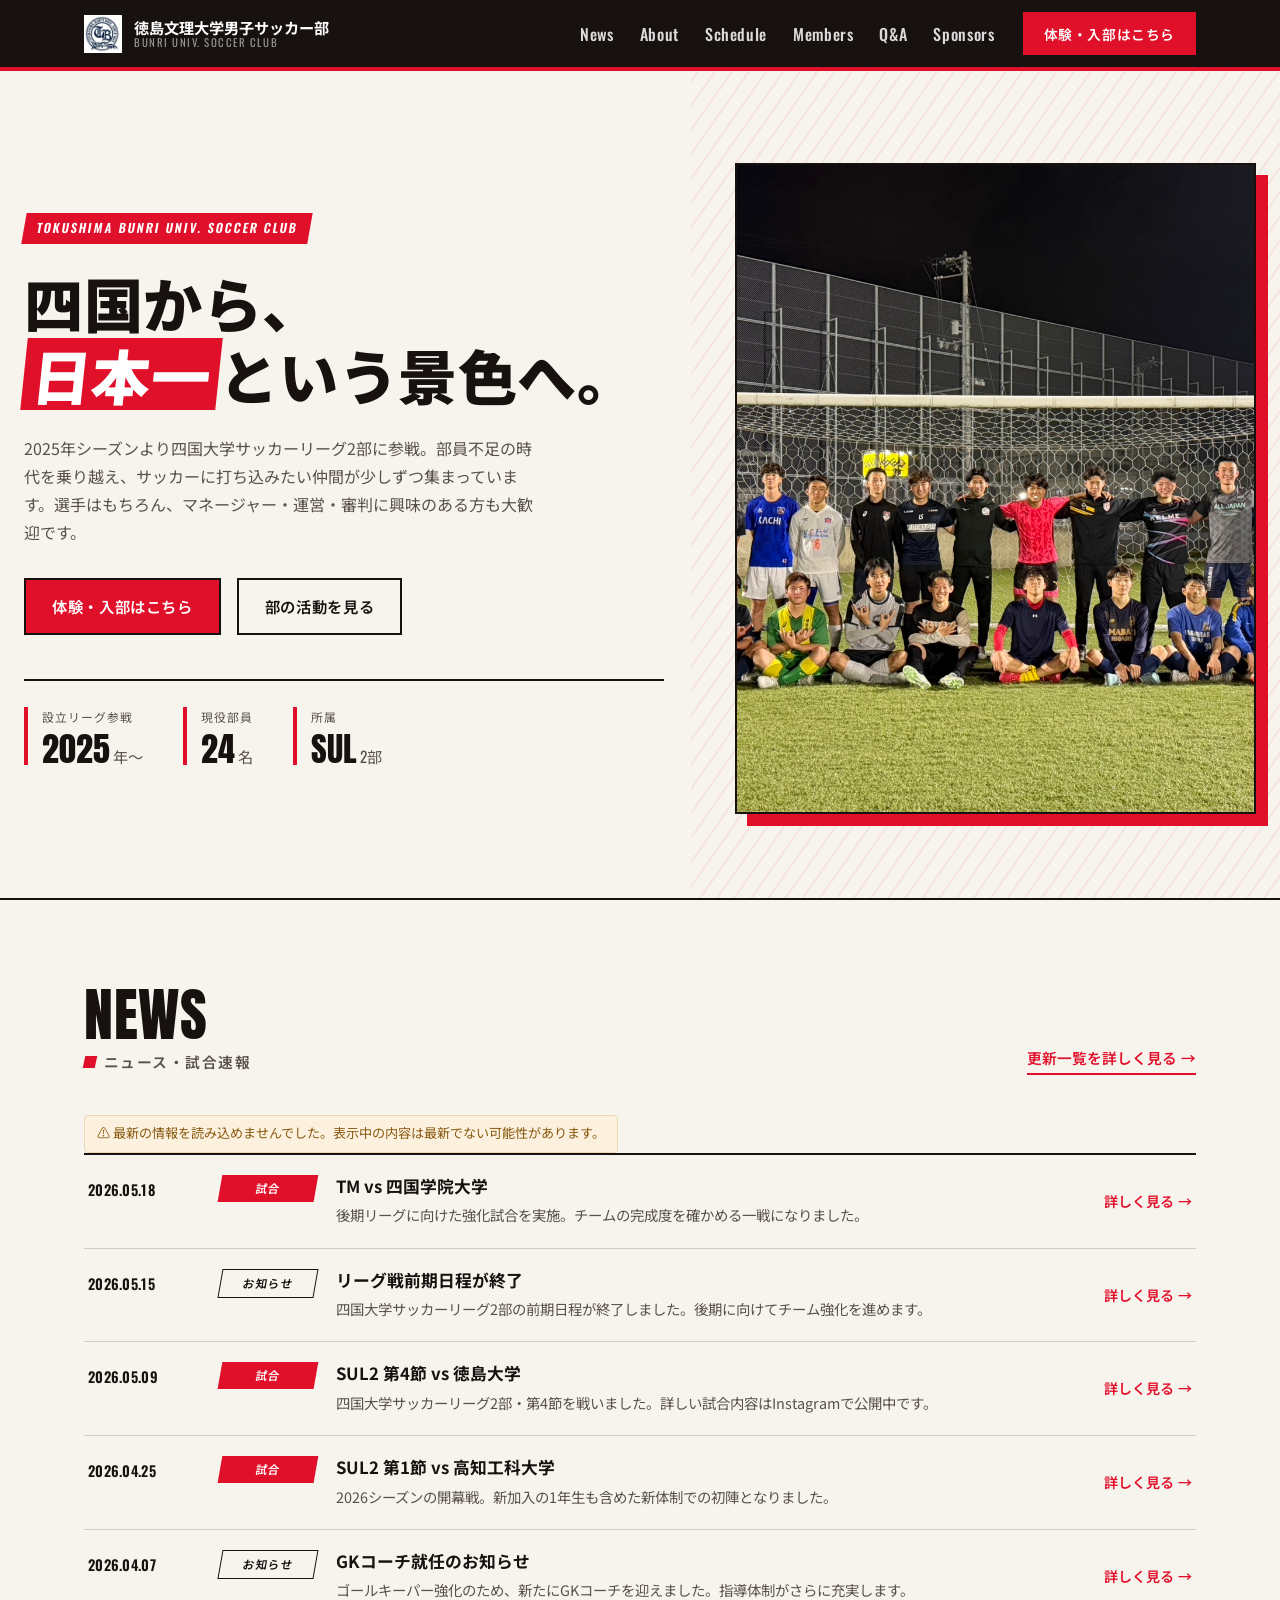
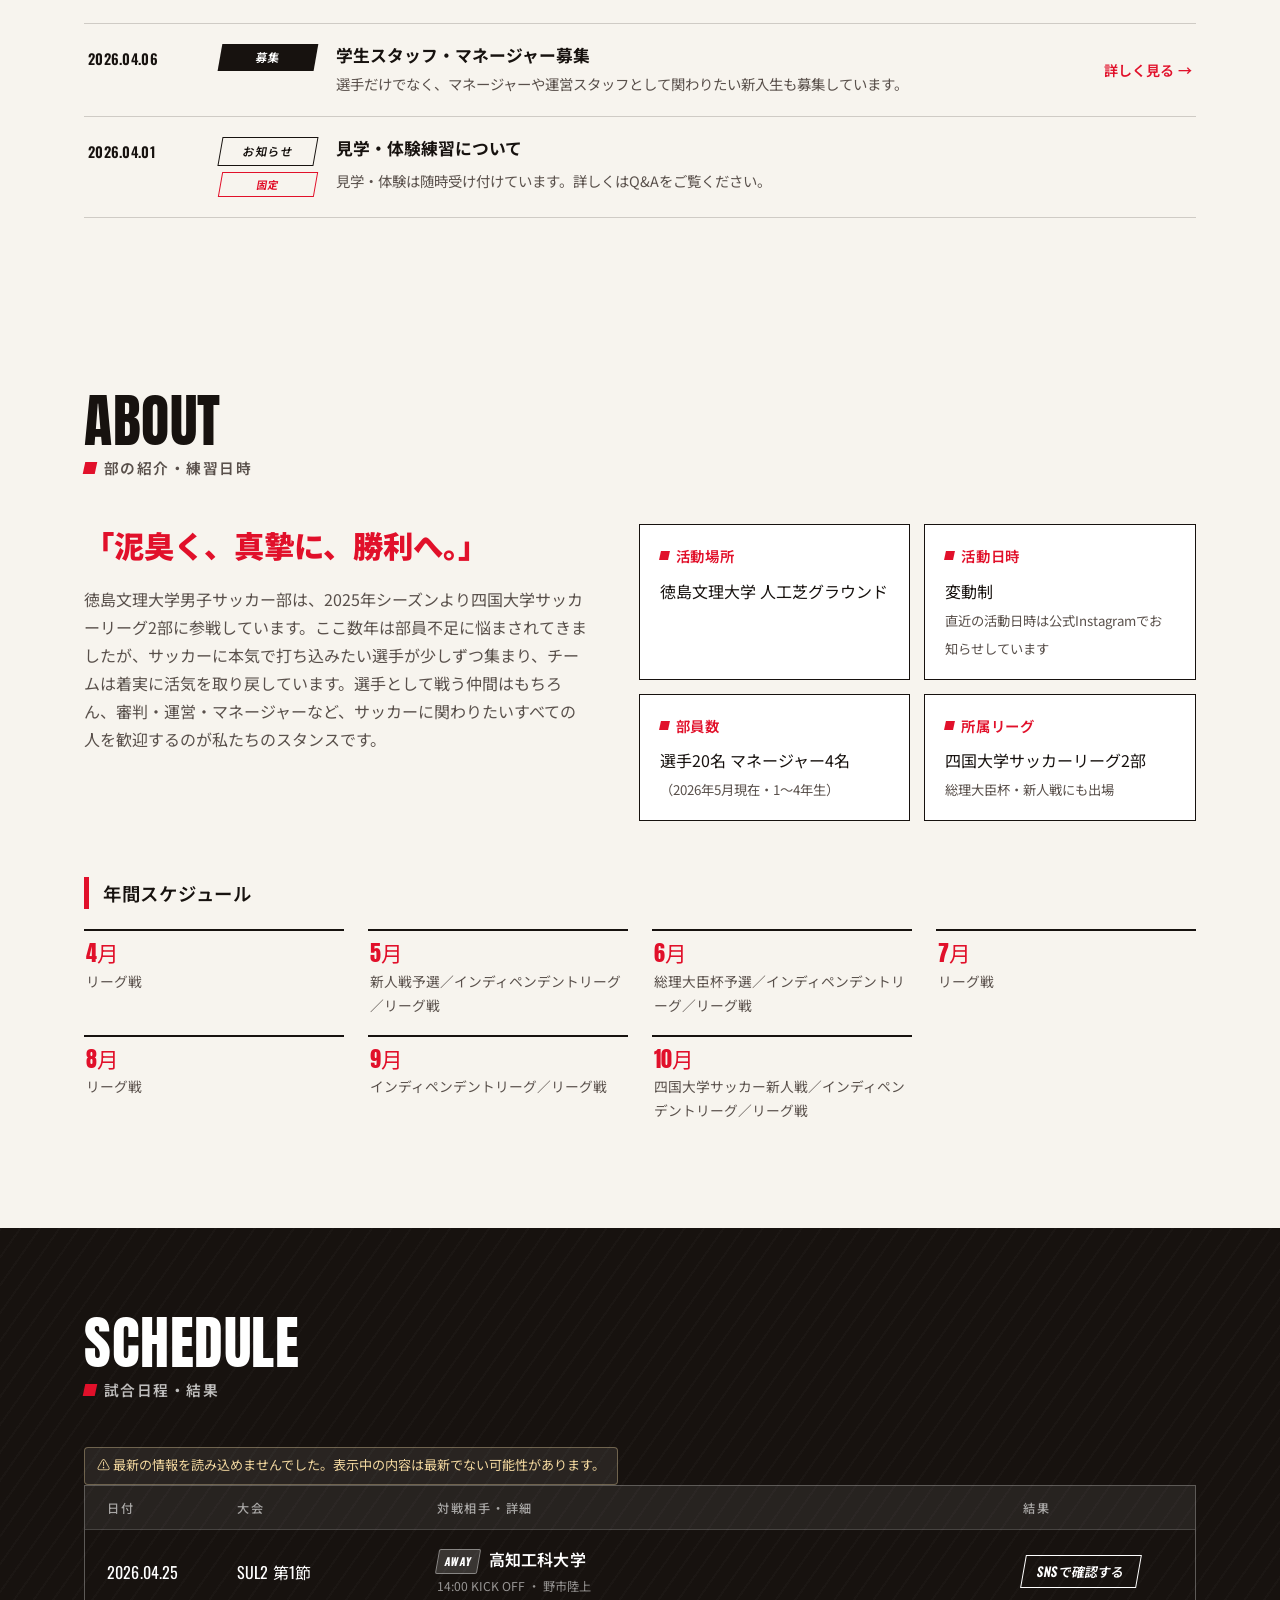
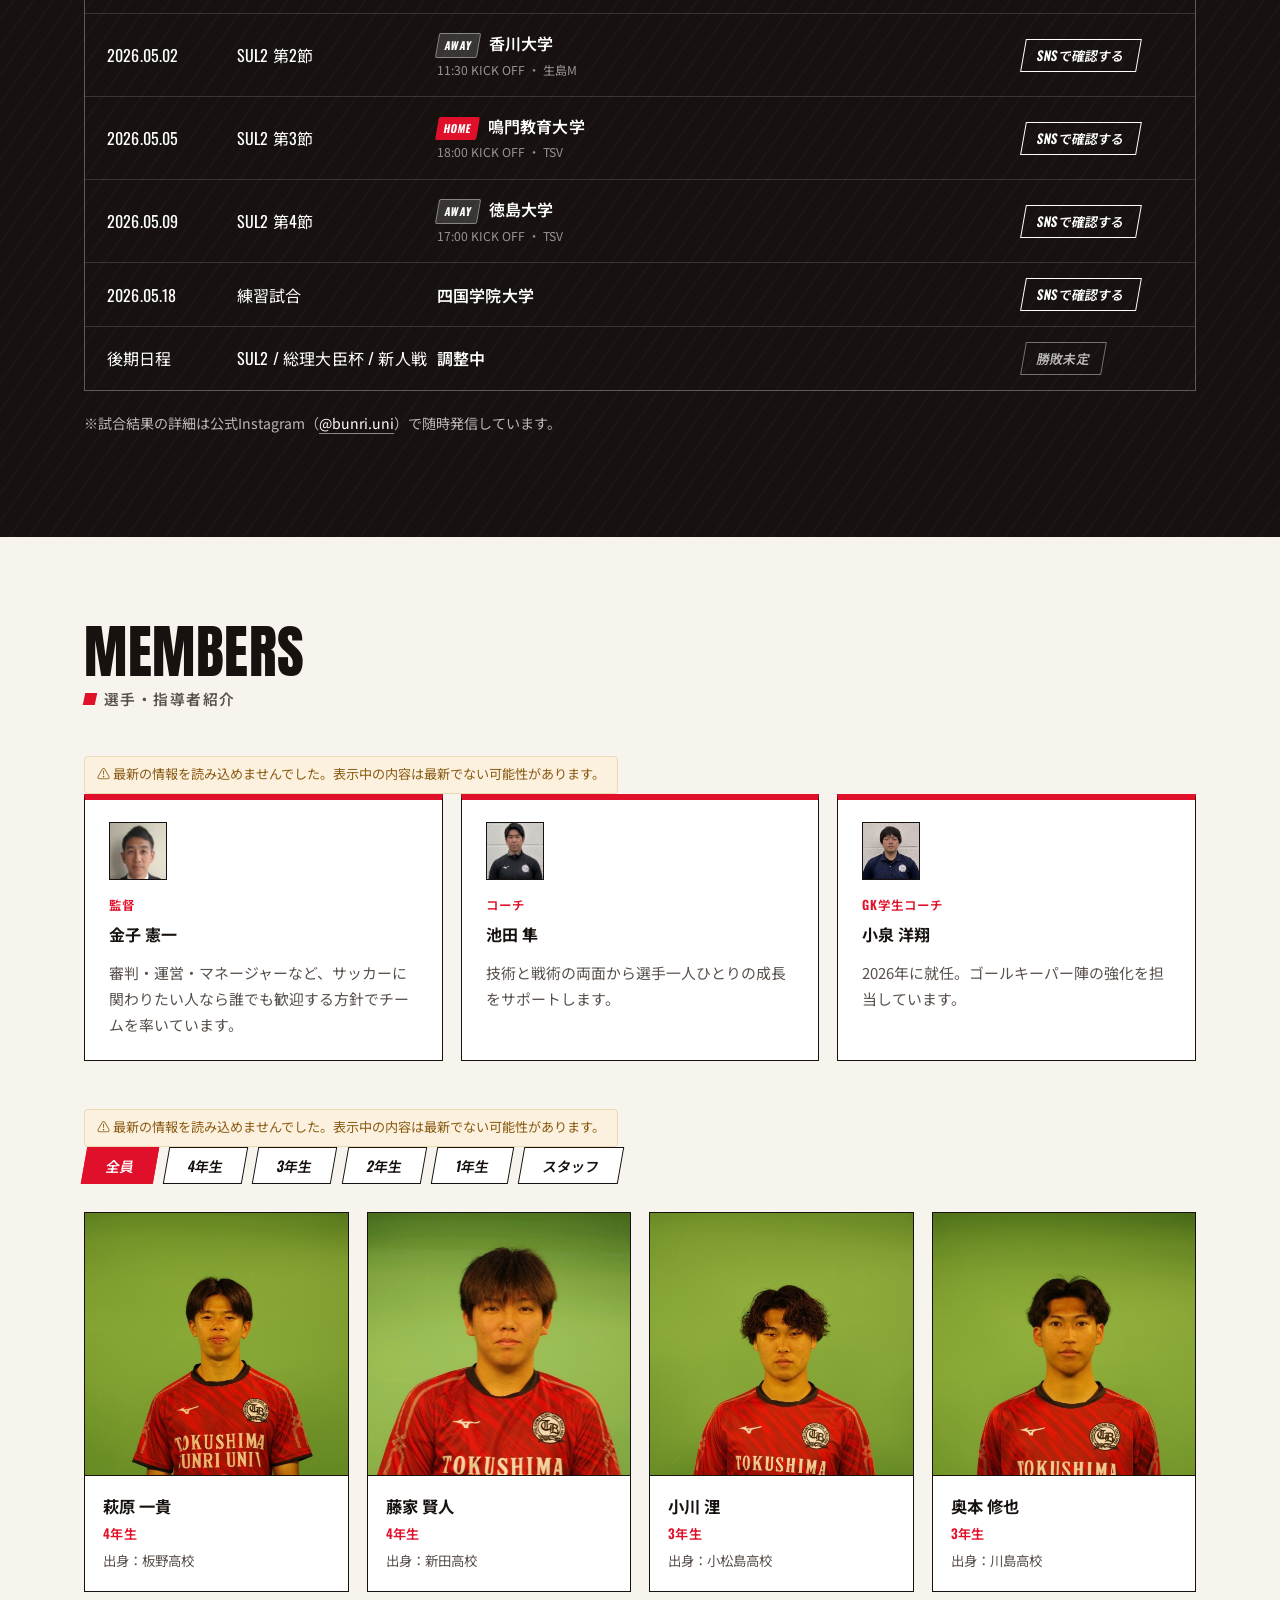
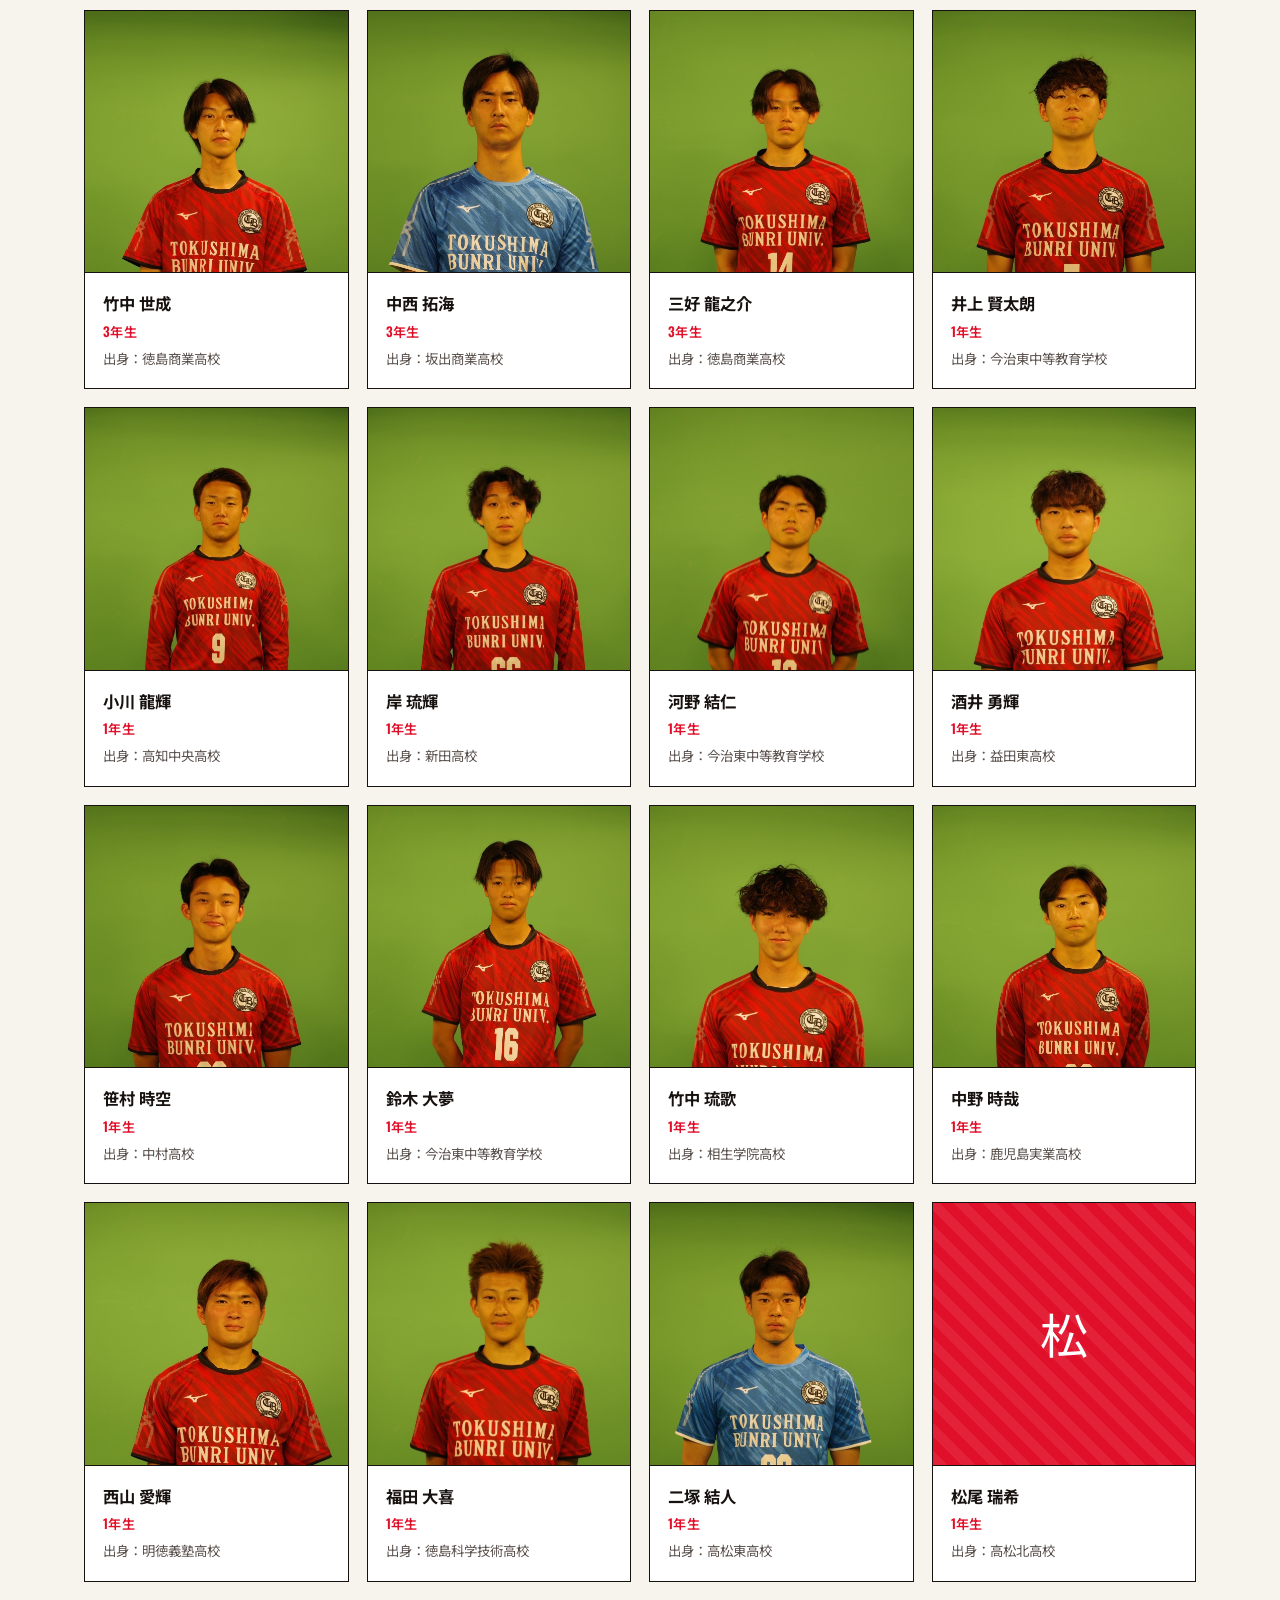
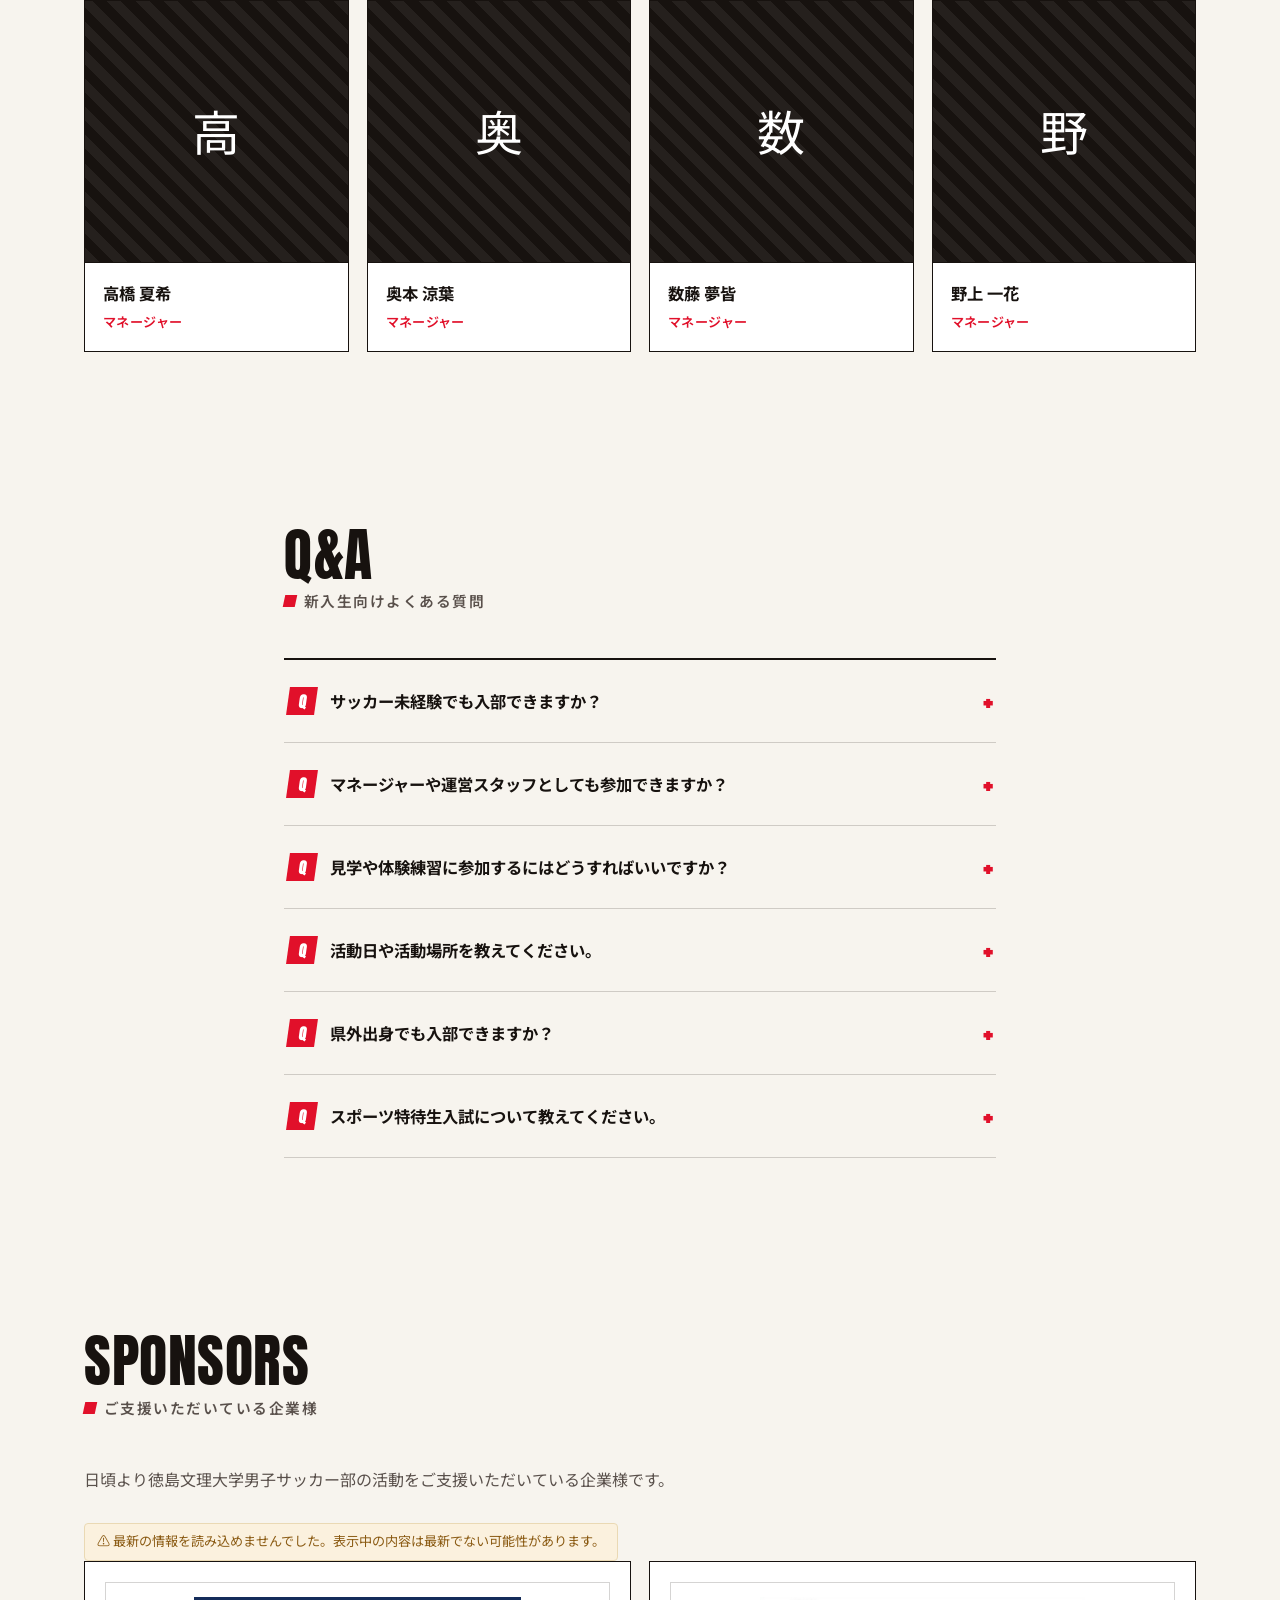
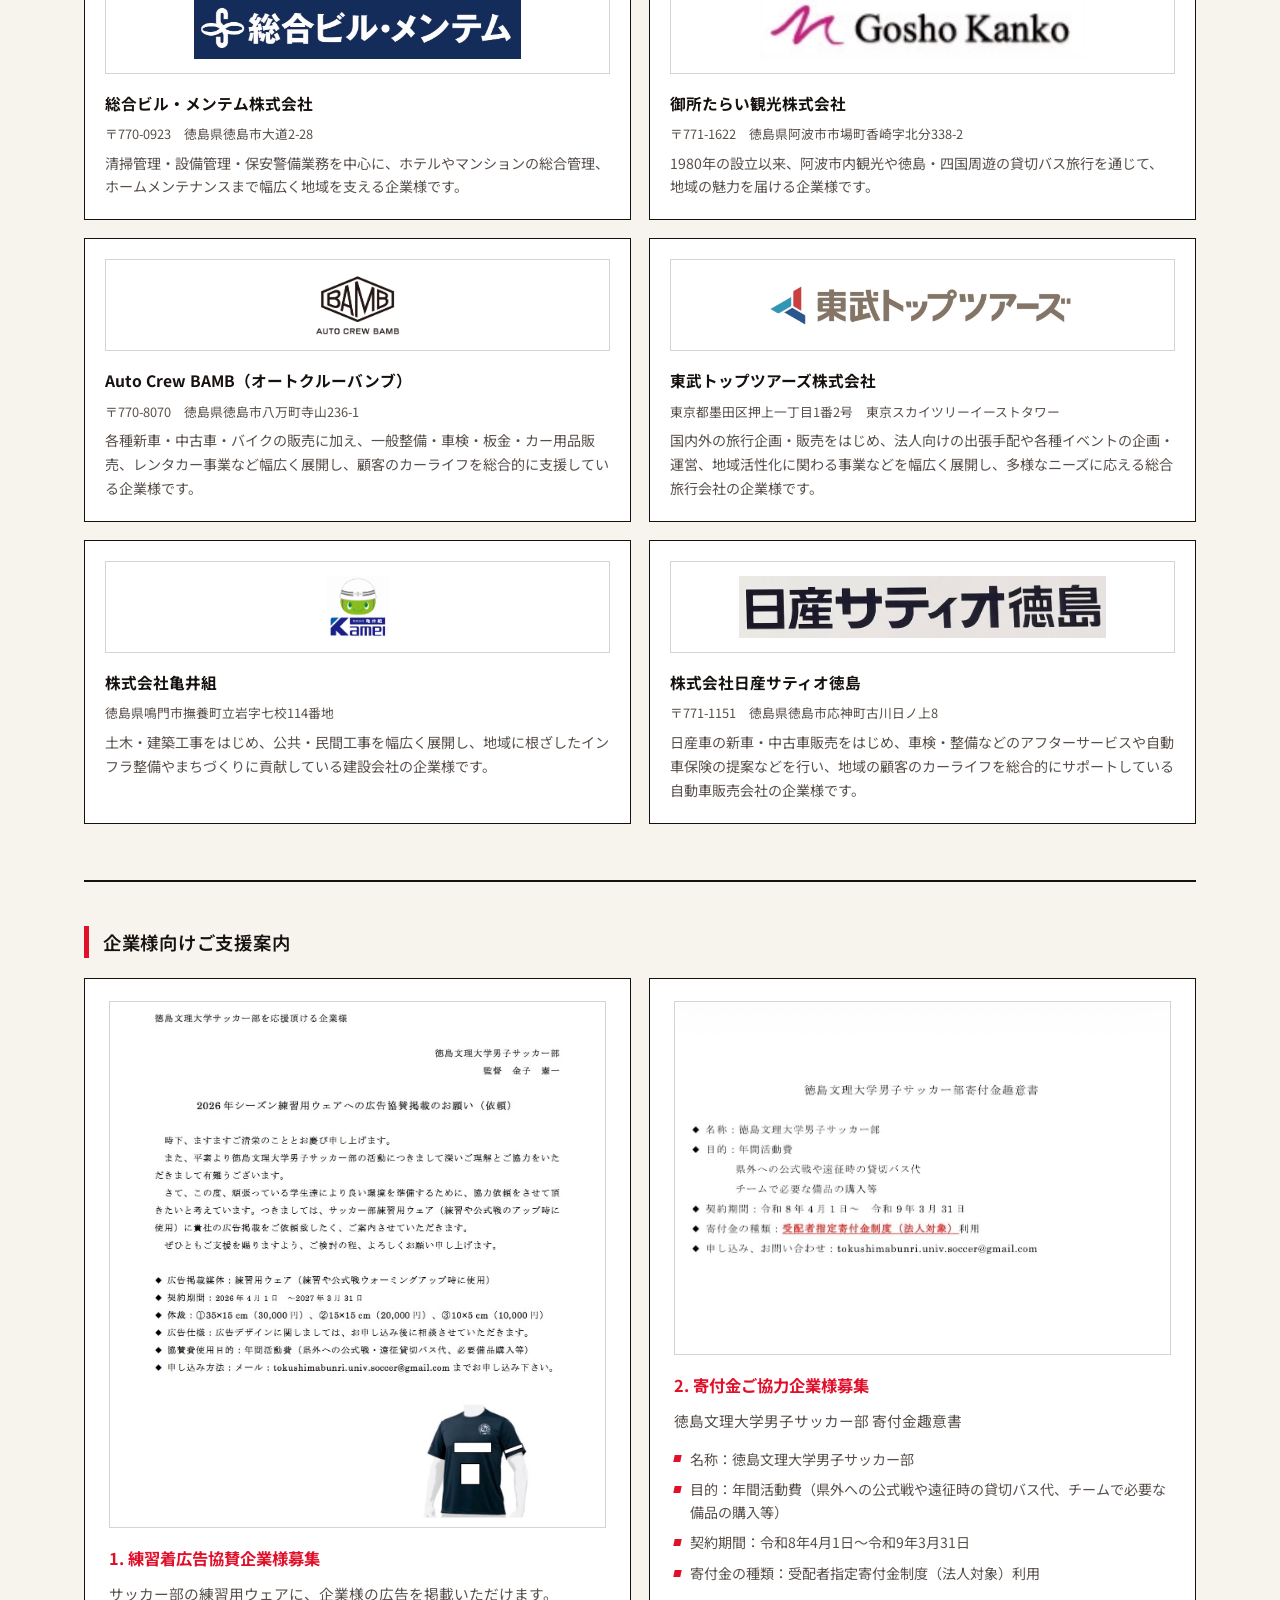
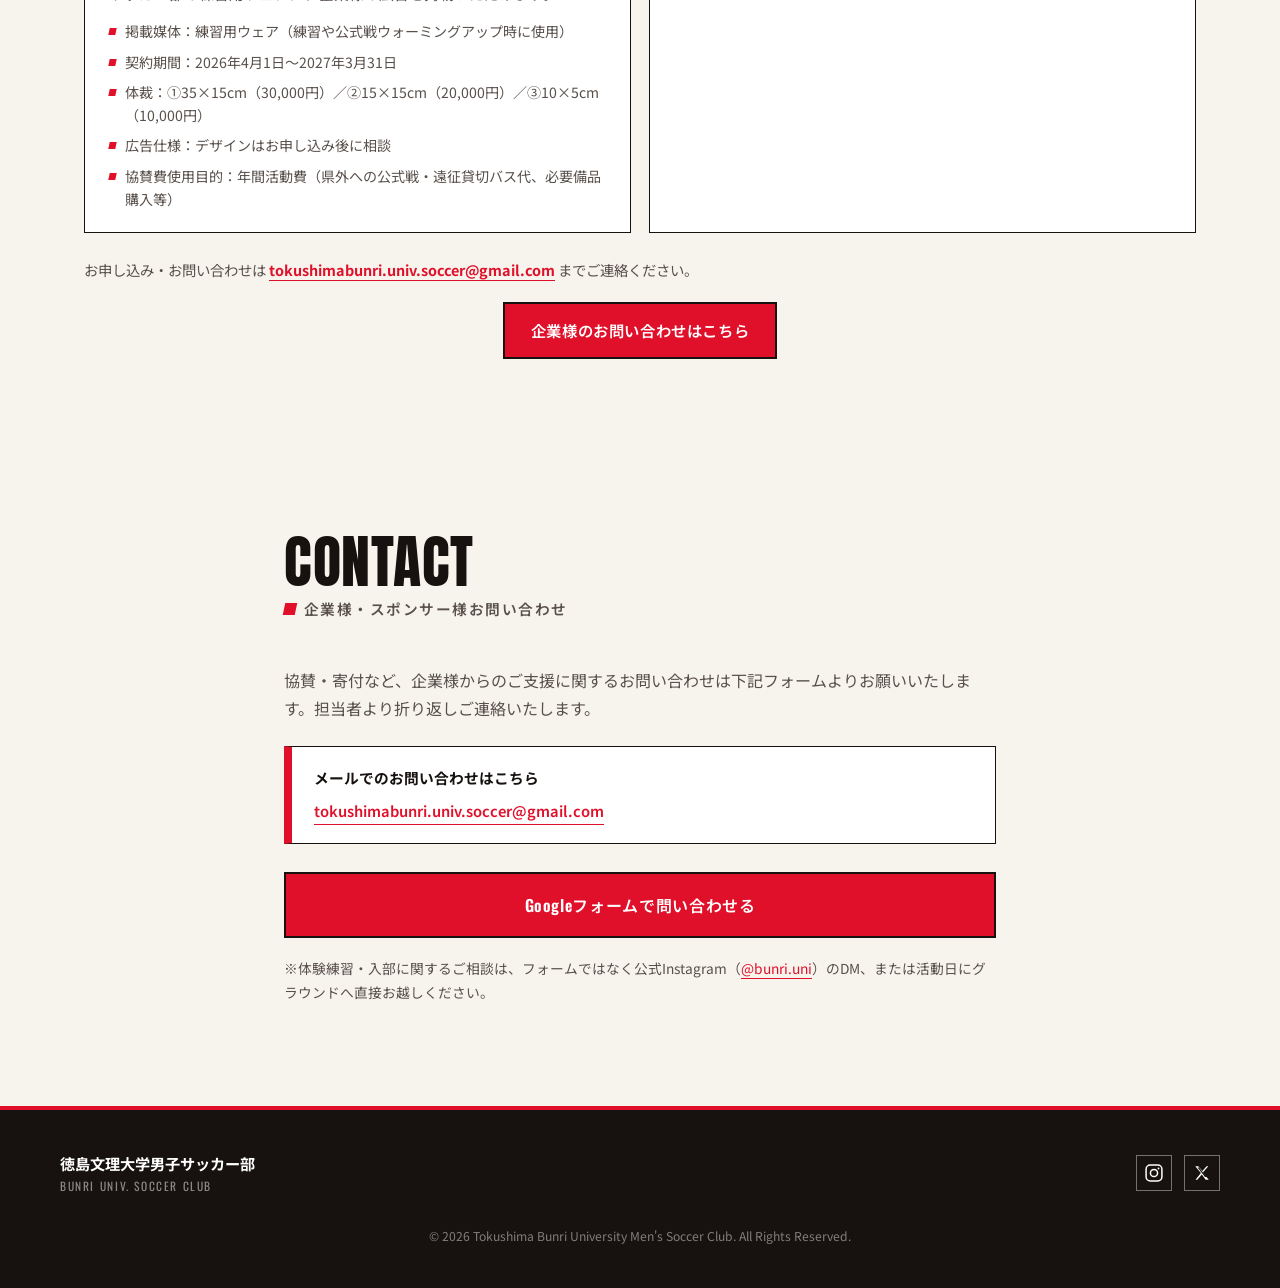
==== index.html @ c16a3bf6 "Add files via upload" ====
<!DOCTYPE html>
<html lang="ja">
<head>
<meta charset="UTF-8">
<meta name="viewport" content="width=device-width, initial-scale=1.0">
<title>徳島文理大学男子サッカー部 | 公式サイト（リニューアル版）</title>
<meta name="description" content="徳島文理大学男子サッカー部の公式サイト。2025年より四国大学サッカーリーグ2部に参戦。ニュース、試合日程、選手・スタッフ紹介はこちらから。">
<link rel="preconnect" href="https://fonts.googleapis.com">
<link rel="preconnect" href="https://fonts.gstatic.com" crossorigin>
<link href="https://fonts.googleapis.com/css2?family=Anton&family=Noto+Sans+JP:wght@400;500;700;900&family=Oswald:wght@400;500;600;700&display=swap" rel="stylesheet">
<link rel="stylesheet" href="styles.css">
</head>
<body>

<a class="skip-link" href="#main">本文へスキップ</a>

<!-- ===== HEADER =====
     クラブ名・SNSリンクなどは data.js の siteData から自動反映されます -->
<header class="site-header" id="top">
  <div class="header-inner">
    <a href="#top" class="logo" aria-label="徳島文理大学男子サッカー部 トップへ">
      <span class="logo-mark js-logo-initial" aria-hidden="true">B</span>
      <span class="logo-text">
        <span class="logo-jp js-club-name-jp">徳島文理大学男子サッカー部</span>
        <span class="logo-en js-club-name-en">BUNRI UNIV. SOCCER CLUB</span>
      </span>
    </a>

    <button class="nav-toggle" id="navToggle" aria-expanded="false" aria-controls="primaryNav" aria-label="メニューを開く">
      <span></span><span></span><span></span>
    </button>

    <nav class="primary-nav" id="primaryNav">
      <ul>
        <li><a href="#news" class="nav-link">News</a></li>
        <li><a href="#about" class="nav-link">About</a></li>
        <li><a href="#schedule" class="nav-link">Schedule</a></li>
        <li><a href="#members" class="nav-link">Members</a></li>
        <li><a href="#faq" class="nav-link">Q&amp;A</a></li>
        <li><a href="#sponsors" class="nav-link">Sponsors</a></li>
      </ul>
      <a href="#" target="_blank" rel="noopener" class="btn btn-cta nav-cta js-instagram-link">体験・入部はこちら</a>
    </nav>
  </div>
</header>

<main id="main">

  <!-- ===== HERO =====
       見出し・写真・数字は data.js の heroData から自動反映されます -->
  <section class="hero" aria-label="トップビジュアル">
    <div class="hero-arc" aria-hidden="true"></div>
    <div class="hero-inner">
      <p class="eyebrow" id="heroEyebrow"></p>
      <h1 class="hero-copy" id="heroHeadline"></h1>
      <p class="hero-sub" id="heroSub"></p>
      <div class="hero-actions">
        <a href="#" target="_blank" rel="noopener" class="btn btn-cta js-instagram-link" id="heroCta">体験・入部はこちら</a>
        <a href="#about" class="btn btn-ghost">部の活動を見る</a>
      </div>
      <dl class="hero-stats" id="heroStats">
        <!-- data.js の heroData.stats がここに自動で表示されます -->
      </dl>
    </div>
    <!-- heroData.photo に画像パスがあれば、ここに自動で写真が表示されます。
         無ければ下のダミー表示のままになります。 -->
    <div class="hero-photo" id="heroPhoto">
      <div class="photo-placeholder">
        <svg viewBox="0 0 64 64" width="64" height="64" aria-hidden="true">
          <circle cx="32" cy="32" r="27" fill="none" stroke="currentColor" stroke-width="2"/>
          <path d="M32 13 L40 19 L37 29 L27 29 L24 19 Z" fill="currentColor"/>
        </svg>
        <span>TEAM PHOTO</span>
      </div>
    </div>
  </section>

  <!-- ===== NEWS =====
       中身は data.js の newsData を JavaScript で自動的に流し込みます。 -->
  <section class="section news-section" id="news">
    <div class="section-inner">
      <div class="section-head">
        <h2 class="section-title"><span class="section-title-en">News</span><span class="section-title-jp">ニュース・試合速報</span></h2>
        <a href="news.html" class="section-link">更新一覧を詳しく見る →</a>
      </div>
      <p class="sync-warning" id="newsSyncWarning" hidden>⚠ 最新の情報を読み込めませんでした。表示中の内容は最新でない可能性があります。</p>

      <div class="news-grid" id="newsGrid">
        <!-- data.js の newsData がここに自動で表示されます -->
      </div>
    </div>
  </section>

  <!-- ===== ABOUT & SCHEDULE =====
       中身は data.js の aboutData を JavaScript で自動的に流し込みます。 -->
  <section class="section about-section" id="about">
    <div class="section-inner">
      <h2 class="section-title"><span class="section-title-en">About</span><span class="section-title-jp">部の紹介・練習日時</span></h2>

      <div class="about-grid">
        <div class="about-lead">
          <p class="about-slogan" id="aboutSlogan"></p>
          <p class="about-text" id="aboutText"></p>
        </div>

        <dl class="about-facts" id="aboutFacts">
          <!-- data.js の aboutData.facts がここに自動で表示されます -->
        </dl>
      </div>

      <div class="year-schedule">
        <h3 class="sub-title">年間スケジュール</h3>
        <div class="year-schedule-grid" id="yearScheduleGrid">
          <!-- data.js の aboutData.yearSchedule がここに自動で表示されます -->
        </div>
      </div>
    </div>
  </section>

  <!-- ===== SCHEDULE / RESULTS =====
       中身は data.js の scheduleData を JavaScript で自動的に流し込みます。 -->
  <section class="section results-section" id="schedule">
    <div class="section-inner">
      <h2 class="section-title section-title--light"><span class="section-title-en">Schedule</span><span class="section-title-jp">試合日程・結果</span></h2>
      <p class="sync-warning sync-warning--light" id="scheduleSyncWarning" hidden>⚠ 最新の情報を読み込めませんでした。表示中の内容は最新でない可能性があります。</p>

      <div class="scoreboard" role="table" aria-label="2026シーズン 四国大学サッカーリーグ2部の試合日程">
        <div class="scoreboard-row scoreboard-head" role="row">
          <span role="columnheader">日付</span>
          <span role="columnheader">大会</span>
          <span role="columnheader">対戦相手・詳細</span>
          <span role="columnheader">結果</span>
        </div>
        <div id="scheduleBody">
          <!-- data.js の scheduleData がここに自動で表示されます -->
        </div>
      </div>
      <p class="results-note">
        ※試合結果の詳細は公式Instagram（<a href="#" target="_blank" rel="noopener" class="js-instagram-link"><span class="js-instagram-handle">@bunri.uni</span></a>）で随時発信しています。
      </p>
    </div>
  </section>

  <!-- ===== MEMBERS =====
       監督・コーチのコメントは data.js の staffData、
       選手カードは data.js の playersData を JavaScript で自動的に流し込みます。 -->
  <section class="section members-section" id="members">
    <div class="section-inner">
      <h2 class="section-title"><span class="section-title-en">Members</span><span class="section-title-jp">選手・指導者紹介</span></h2>

      <p class="sync-warning" id="staffSyncWarning" hidden>⚠ 最新の情報を読み込めませんでした。表示中の内容は最新でない可能性があります。</p>
      <div class="staff-comments" id="staffComments">
        <!-- data.js の staffData がここに自動で表示されます -->
      </div>

      <p class="sync-warning" id="playersSyncWarning" hidden>⚠ 最新の情報を読み込めませんでした。表示中の内容は最新でない可能性があります。</p>
      <div class="filter-bar" role="group" aria-label="選手フィルター">
        <button class="filter-btn is-active" data-filter="all">全員</button>
        <button class="filter-btn" data-filter="4年">4年生</button>
        <button class="filter-btn" data-filter="3年">3年生</button>
        <button class="filter-btn" data-filter="2年">2年生</button>
        <button class="filter-btn" data-filter="1年">1年生</button>
        <button class="filter-btn" data-filter="スタッフ">スタッフ</button>
      </div>

      <div class="player-grid" id="playerGrid">
        <!-- data.js の playersData がここに自動で表示されます -->
      </div>
      <p class="filter-empty" id="filterEmpty" hidden>該当する部員がいません。</p>
    </div>
  </section>

  <!-- ===== FAQ =====
       質問・回答は data.js の faqData を JavaScript で自動的に流し込みます。 -->
  <section class="section faq-section" id="faq">
    <div class="section-inner section-inner--narrow">
      <h2 class="section-title"><span class="section-title-en">Q&amp;A</span><span class="section-title-jp">新入生向けよくある質問</span></h2>

      <div class="accordion" id="faqAccordion">
        <!-- data.js の faqData がここに自動で表示されます -->
      </div>
    </div>
  </section>

  <!-- ===== SPONSORS =====
       企業紹介は data.js の sponsorsData、支援案内は supportData から
       JavaScript で自動的に流し込みます。 -->
  <section class="section sponsors-section" id="sponsors">
    <div class="section-inner">
      <h2 class="section-title"><span class="section-title-en">Sponsors</span><span class="section-title-jp">ご支援いただいている企業様</span></h2>
      <p class="sponsors-lead">日頃より徳島文理大学男子サッカー部の活動をご支援いただいている企業様です。</p>
      <p class="sync-warning" id="sponsorsSyncWarning" hidden>⚠ 最新の情報を読み込めませんでした。表示中の内容は最新でない可能性があります。</p>

      <ul class="sponsor-grid" id="sponsorGrid">
        <!-- data.js の sponsorsData がここに自動で表示されます -->
      </ul>

      <div class="sponsor-support">
        <h3 class="sub-title">企業様向けご支援案内</h3>
        <div class="support-grid" id="supportGrid">
          <!-- data.js の supportData がここに自動で表示されます -->
        </div>
        <p class="support-contact">
          お申し込み・お問い合わせは
          <a href="#" class="js-sponsor-email">tokushimabunri.univ.soccer@gmail.com</a>
          までご連絡ください。
        </p>
        <a href="#contact" class="btn btn-cta support-cta">企業様のお問い合わせはこちら</a>
      </div>
    </div>
  </section>

  <!-- ===== CONTACT =====
       企業様・スポンサー様専用のお問い合わせフォームです。
       体験練習・入部のご相談は、公式Instagramへ直接ご連絡いただく形にしています。 -->
  <section class="section contact-section" id="contact">
    <div class="section-inner section-inner--narrow">
      <h2 class="section-title"><span class="section-title-en">Contact</span><span class="section-title-jp">企業様・スポンサー様お問い合わせ</span></h2>
      <p class="contact-lead">協賛・寄付など、企業様からのご支援に関するお問い合わせは下記フォームよりお願いいたします。担当者より折り返しご連絡いたします。</p>

      <div class="contact-alt">
        <p><strong>メールでのお問い合わせはこちら</strong></p>
        <div class="contact-alt-links">
          <a href="#" class="js-sponsor-email">tokushimabunri.univ.soccer@gmail.com</a>
        </div>
      </div>

      <a href="#" id="gformButton" target="_blank" rel="noopener" class="btn btn-cta gform-button">Googleフォームで問い合わせる</a>

      <p class="contact-note">※体験練習・入部に関するご相談は、フォームではなく公式Instagram（<a href="#" target="_blank" rel="noopener" class="js-instagram-link"><span class="js-instagram-handle">@bunri.uni</span></a>）のDM、または活動日にグラウンドへ直接お越しください。</p>
    </div>
  </section>

</main>

<!-- ===== FOOTER =====
     クラブ名・SNSリンク・著作権表記は data.js の siteData から自動反映されます -->
<footer class="site-footer">
  <div class="footer-inner">
    <div class="footer-brand">
      <span class="logo-jp js-club-name-jp">徳島文理大学男子サッカー部</span>
      <span class="logo-en js-club-name-en">BUNRI UNIV. SOCCER CLUB</span>
    </div>

    <ul class="footer-social">
      <li><a href="#" target="_blank" rel="noopener" aria-label="Instagram" class="js-instagram-link">
        <svg viewBox="0 0 24 24" width="20" height="20"><rect x="2.5" y="2.5" width="19" height="19" rx="5" fill="none" stroke="currentColor" stroke-width="1.8"/><circle cx="12" cy="12" r="4.3" fill="none" stroke="currentColor" stroke-width="1.8"/><circle cx="17.4" cy="6.6" r="1.1" fill="currentColor"/></svg>
      </a></li>
      <li><a href="#" target="_blank" rel="noopener" aria-label="X (Twitter)" class="js-x-link">
        <svg viewBox="0 0 24 24" width="18" height="18"><path fill="currentColor" d="M3 3l7.5 9.1L3.4 21h2.3l6-6.9L16.9 21H21l-7.9-9.6L20.4 3h-2.3l-5.6 6.4L7.1 3H3zm3.1 1.6h2l9.9 12.8h-2L6.1 4.6z"/></svg>
      </a></li>
    </ul>

    <p class="footer-copy" id="footerCopy">&copy; 2026 Tokushima Bunri University Men's Soccer Club. All Rights Reserved.</p>
  </div>
</footer>

<script src="data.js"></script>
<script src="sheets-sync.js"></script>
<script src="script.js"></script>
</body>
</html>
---- styles.css ----
/* =========================================================
   徳島文理大学男子サッカー部 - スタイルシート
   デザイン方針：部活ポスター風（角ばった・平面的・赤×黒×紙色）
   ・グラデーション、丸角、ぼかし影は使わない
   ・アクセントは「斜めに傾いたタグ」「ベタ塗りのずらし影」
========================================================= */
:root{
  --red:        #E1102A;
  --red-deep:   #A50D20;
  --ink:        #17120F;
  --ink-soft:   #59504B;
  --paper:      #F7F4EE;
  --white:      #FFFFFF;
  --line:       rgba(23,18,15,.18);

  --font-display: "Anton", "Oswald", "Noto Sans JP", sans-serif;
  --font-label: "Oswald", "Noto Sans JP", sans-serif;
  --font-body: "Noto Sans JP", sans-serif;

  --max-width: 1160px;
}

*, *::before, *::after{ box-sizing: border-box; }
html{ scroll-behavior: smooth; }
@media (prefers-reduced-motion: reduce){
  html{ scroll-behavior: auto; }
  *{ animation-duration: .001ms !important; animation-iteration-count: 1 !important; transition-duration: .001ms !important; }
}

body{
  margin: 0;
  font-family: var(--font-body);
  color: var(--ink);
  background: var(--paper);
  line-height: 1.75;
  -webkit-font-smoothing: antialiased;
}

h1, h2, h3{ font-family: var(--font-display); margin: 0; font-weight: 400; }

a{ color: inherit; text-decoration: none; }
ul{ list-style: none; margin: 0; padding: 0; }
img{ max-width: 100%; display: block; }
button{ font-family: inherit; cursor: pointer; }
input, textarea, select{ font-family: inherit; font-size: 1rem; }

::selection{ background: var(--red); color: var(--white); }

.skip-link{
  position: absolute; left: -999px; top: 0;
  background: var(--red); color: var(--white); padding: .6em 1em; z-index: 200;
}
.skip-link:focus{ left: 0; }

:focus-visible{
  outline: 3px solid var(--red);
  outline-offset: 2px;
}

.section-inner{
  max-width: var(--max-width);
  margin: 0 auto;
  padding: 0 24px;
}
.section-inner--narrow{ max-width: 760px; }

.section{ padding: 88px 0; }

/* ---- 見出し：大きな英字＋赤い角形マーク付き日本語ラベル ---- */
.section-head{
  display: flex;
  align-items: flex-end;
  justify-content: space-between;
  gap: 20px;
  margin-bottom: 40px;
  flex-wrap: wrap;
}
.section-link{
  font-family: var(--font-label);
  font-weight: 600;
  font-size: .92rem;
  color: var(--red);
  border-bottom: 2px solid var(--red);
  padding-bottom: 2px;
  white-space: nowrap;
}
.section-link:hover{ background: var(--red); color: var(--white); }

.section-title{
  display: flex;
  flex-direction: column;
  gap: 6px;
  margin-bottom: 44px;
}
.section-head .section-title{ margin-bottom: 0; }
.section-title-en{
  font-family: var(--font-display);
  font-size: clamp(2.5rem, 5.8vw, 3.6rem);
  letter-spacing: .01em;
  color: var(--ink);
  line-height: .95;
  text-transform: uppercase;
}
.section-title-jp{
  font-family: var(--font-label);
  font-size: .92rem;
  font-weight: 600;
  letter-spacing: .1em;
  color: var(--ink-soft);
  display: flex;
  align-items: center;
  gap: 8px;
}
.section-title-jp::before{
  content: "";
  width: 12px;
  height: 12px;
  background: var(--red);
  transform: skewX(-12deg);
  flex-shrink: 0;
}
.section-title--light .section-title-en{ color: var(--white); }
.section-title--light .section-title-jp{ color: rgba(255,255,255,.72); }

.sub-title{
  font-family: var(--font-label);
  font-size: 1.15rem;
  font-weight: 600;
  letter-spacing: .04em;
  color: var(--ink);
  margin: 0 0 20px;
  padding-left: 14px;
  border-left: 5px solid var(--red);
}

/* ---- ボタン：角ばった長方形＋ベタ塗りずらし影 ---- */
.btn{
  display: inline-flex;
  align-items: center;
  justify-content: center;
  gap: .4em;
  padding: .85em 1.7em;
  font-family: var(--font-label);
  font-weight: 600;
  font-size: .96rem;
  letter-spacing: .04em;
  border: 2px solid var(--ink);
  background: transparent;
  color: var(--ink);
  transition: transform .12s ease, box-shadow .12s ease, background-color .12s ease, color .12s ease;
  white-space: nowrap;
}
.btn:hover{
  transform: translate(-3px, -3px);
  box-shadow: 5px 5px 0 var(--ink);
}
.btn-cta{
  background: var(--red);
  border-color: var(--ink);
  color: var(--white);
}
.btn-ghost{
  border-color: var(--ink);
  color: var(--ink);
}
.btn-ghost:hover{ background: var(--ink); color: var(--white); }

/* =========================================================
   HEADER
========================================================= */
.site-header{
  position: sticky;
  top: 0;
  z-index: 100;
  background: var(--ink);
  border-bottom: 4px solid var(--red);
}
.header-inner{
  max-width: var(--max-width);
  margin: 0 auto;
  padding: 12px 24px;
  display: flex;
  align-items: center;
  justify-content: space-between;
  gap: 16px;
}
.logo{
  display: flex;
  align-items: center;
  gap: 12px;
  color: var(--white);
}
.logo-mark{
  display: flex;
  align-items: center;
  justify-content: center;
  width: 38px;
  height: 38px;
  background: var(--red);
  color: var(--white);
  font-family: var(--font-display);
  font-size: 1.25rem;
  flex-shrink: 0;
  overflow: hidden;
}
.logo-mark-img{
  width: 100%;
  height: 100%;
  object-fit: cover;
  display: block;
}
.logo-text{ display: flex; flex-direction: column; line-height: 1.2; }
.logo-jp{ font-weight: 700; font-size: .95rem; }
.logo-en{
  font-family: var(--font-label);
  font-size: .68rem;
  letter-spacing: .14em;
  color: rgba(255,255,255,.55);
}

.nav-toggle{
  display: none;
  flex-direction: column;
  justify-content: center;
  gap: 5px;
  width: 40px;
  height: 40px;
  background: transparent;
  border: none;
  padding: 0;
}
.nav-toggle span{
  display: block;
  height: 2px;
  background: var(--white);
}

.primary-nav{
  display: flex;
  align-items: center;
  gap: 26px;
}
.primary-nav ul{
  display: flex;
  gap: 22px;
}
.nav-link{
  font-family: var(--font-label);
  font-weight: 500;
  font-size: 1rem;
  letter-spacing: .04em;
  color: rgba(255,255,255,.85);
  padding: 6px 2px;
  border-bottom: 2px solid transparent;
  transition: border-color .12s ease, color .12s ease;
}
.nav-link:hover{ color: var(--red); border-color: var(--red); }
.nav-cta{
  padding: .55em 1.4em;
  font-size: .86rem;
  border-color: var(--red);
}
.nav-cta:hover{
  transform: none;
  box-shadow: none;
  background: var(--red-deep);
  border-color: var(--red-deep);
}

@media (max-width: 900px){
  .nav-toggle{ display: flex; }
  .primary-nav{
    position: fixed;
    inset: 66px 0 auto 0;
    background: var(--ink);
    flex-direction: column;
    align-items: stretch;
    padding: 20px 24px 28px;
    gap: 20px;
    border-bottom: 4px solid var(--red);
    transform: translateY(-120%);
    opacity: 0;
    transition: transform .22s ease, opacity .22s ease;
  }
  .primary-nav.is-open{ transform: translateY(0); opacity: 1; }
  .primary-nav ul{ flex-direction: column; gap: 4px; }
  .nav-link{ display: block; padding: 12px 4px; border-bottom: 1px solid rgba(255,255,255,.12); }
  .nav-cta{ text-align: center; margin-top: 4px; }
}

/* =========================================================
   HERO（明るい紙色ベース＋黒の大見出し＋赤のマーカー）
========================================================= */
.hero{
  position: relative;
  overflow: hidden;
  background: var(--paper);
  color: var(--ink);
  padding: 92px 24px 84px;
  display: grid;
  grid-template-columns: 1.12fr .88fr;
  align-items: center;
  gap: 48px;
  border-bottom: 2px solid var(--ink);
}
/* 右側にうっすら赤の斜線テクスチャ（ポスターの網掛け風） */
.hero-arc{
  position: absolute;
  top: 0;
  right: 0;
  width: 46%;
  height: 100%;
  pointer-events: none;
  background: repeating-linear-gradient(
    -55deg,
    transparent 0 12px,
    rgba(225,16,42,.07) 12px 14px
  );
}
.hero-inner{ position: relative; z-index: 2; max-width: 640px; }
.eyebrow{
  display: inline-block;
  font-family: var(--font-label);
  letter-spacing: .16em;
  font-size: .78rem;
  font-weight: 600;
  color: var(--white);
  background: var(--red);
  padding: .35em 1em;
  transform: skewX(-10deg);
  margin: 0 0 22px;
}
.hero-copy{
  font-family: var(--font-body);
  font-weight: 900;
  font-size: clamp(2.3rem, 5.4vw, 3.7rem);
  line-height: 1.22;
  letter-spacing: .01em;
}
.hero-copy-accent{
  display: inline-block;
  background: var(--red);
  color: var(--white);
  padding: 0 .14em;
  transform: skewX(-6deg);
}
.hero-sub{
  margin: 24px 0 32px;
  font-size: 1rem;
  color: var(--ink-soft);
  max-width: 520px;
}
.hero-actions{ display: flex; gap: 16px; flex-wrap: wrap; margin-bottom: 44px; }

.hero-stats{
  display: flex;
  gap: 40px;
  margin: 0;
  padding-top: 26px;
  border-top: 2px solid var(--ink);
  flex-wrap: wrap;
}
.hero-stats > div{
  border-left: 4px solid var(--red);
  padding-left: 14px;
}
.hero-stats dt{
  font-family: var(--font-label);
  font-size: .74rem;
  letter-spacing: .08em;
  color: var(--ink-soft);
  margin-bottom: 4px;
}
.hero-stats dd{
  margin: 0;
  font-family: var(--font-display);
  font-size: 2.1rem;
  line-height: 1;
  color: var(--ink);
}
.hero-stats dd span{
  font-size: .95rem;
  font-family: var(--font-label);
  margin-left: 3px;
  color: var(--ink-soft);
}

/* 写真：黒枠＋赤のベタ塗りずらし影 */
.hero-photo{
  position: relative;
  z-index: 2;
  aspect-ratio: 4 / 5;
  overflow: hidden;
  border: 2px solid var(--ink);
  box-shadow: 12px 12px 0 var(--red);
  background: var(--ink);
}
.hero-photo-img{
  position: relative;
  z-index: 2;
  width: 100%;
  height: 100%;
  object-fit: cover;
  display: block;
}
.photo-placeholder{
  width: 100%; height: 100%;
  display: flex; flex-direction: column; align-items: center; justify-content: center;
  gap: 10px;
  background:
    repeating-linear-gradient(45deg, rgba(255,255,255,.05) 0 12px, transparent 12px 24px),
    var(--ink);
  color: rgba(255,255,255,.7);
}
.photo-placeholder span{
  font-family: var(--font-label);
  letter-spacing: .18em;
  font-size: .78rem;
}

@media (max-width: 900px){
  .hero{ grid-template-columns: 1fr; padding: 60px 20px 56px; gap: 36px; }
  .hero-photo{ aspect-ratio: 16/10; order: -1; box-shadow: 8px 8px 0 var(--red); }
  .hero-arc{ width: 100%; height: 40%; }
}

/* =========================================================
   NEWS（カードをやめて新聞の一覧風の行組みに）
========================================================= */
.news-grid{
  display: flex;
  flex-direction: column;
  border-top: 2px solid var(--ink);
}
.news-card{
  display: grid;
  grid-template-columns: 112px 96px 1fr auto;
  grid-template-areas:
    "date tag title more"
    "date tag text  more";
  column-gap: 20px;
  row-gap: 4px;
  align-items: start;
  padding: 20px 4px;
  border-bottom: 1px solid var(--line);
}
.news-date{
  grid-area: date;
  font-family: var(--font-label);
  font-weight: 600;
  color: var(--ink);
  font-size: .9rem;
  letter-spacing: .02em;
  padding-top: 2px;
}
.news-tag-group{
  grid-area: tag;
  display: flex;
  flex-direction: column;
  align-items: stretch; /* お知らせタグと固定/重要タグの横幅を揃える */
  gap: 6px;
}
.news-tag{
  justify-self: start;
  text-align: center;
  font-family: var(--font-label);
  font-size: .72rem;
  font-weight: 600;
  letter-spacing: .05em;
  padding: .28em .9em;
  transform: skewX(-10deg);
}
.news-tag--match{ background: var(--red); color: var(--white); }
.news-tag--info{ border: 1.5px solid var(--ink); color: var(--ink); }
.news-tag--recruit{ background: var(--ink); color: var(--white); }
.news-tag-pinned{
  text-align: center;
  font-family: var(--font-label);
  font-size: .66rem;
  font-weight: 700;
  letter-spacing: .05em;
  padding: .22em .8em;
  background: var(--paper);
  color: var(--red);
  border: 1.5px solid var(--red);
  transform: skewX(-10deg);
}
.news-title{
  grid-area: title;
  font-family: var(--font-body);
  font-weight: 700;
  font-size: 1.05rem;
  line-height: 1.4;
  margin: 0;
}
.news-text{
  grid-area: text;
  margin: 0;
  color: var(--ink-soft);
  font-size: .9rem;
}
.news-more{
  grid-area: more;
  align-self: center;
  font-family: var(--font-label);
  font-size: .88rem;
  font-weight: 600;
  color: var(--red);
  white-space: nowrap;
}
.news-more::after{ content: " →"; }
.news-more:hover{ text-decoration: underline; }

@media (max-width: 720px){
  .news-card{
    grid-template-columns: auto 1fr;
    grid-template-areas:
      "date tag"
      "title title"
      "text  text"
      "more  more";
    row-gap: 6px;
  }
  .news-tag-group{ justify-self: end; align-items: stretch; }
}

/* =========================================================
   ABOUT
========================================================= */
.about-grid{
  display: grid;
  grid-template-columns: 1fr 1.1fr;
  gap: 48px;
  align-items: start;
  margin-bottom: 56px;
}
.about-slogan{
  font-family: var(--font-body);
  font-weight: 900;
  font-size: 1.9rem;
  color: var(--red);
  margin: 0 0 18px;
  line-height: 1.4;
}
.about-text{ color: var(--ink-soft); }

.about-facts{
  display: grid;
  grid-template-columns: 1fr 1fr;
  gap: 14px;
  margin: 0;
}
.fact-card{
  background: var(--white);
  border: 1.5px solid var(--ink);
  padding: 18px 20px;
}
.fact-card dt{
  font-family: var(--font-label);
  font-weight: 600;
  color: var(--red);
  letter-spacing: .05em;
  margin-bottom: 8px;
  font-size: .9rem;
  display: flex;
  align-items: center;
  gap: 7px;
}
.fact-card dt::before{
  content: "";
  width: 9px;
  height: 9px;
  background: var(--red);
  transform: skewX(-12deg);
  flex-shrink: 0;
}
.fact-card dd{ margin: 0; }
.fact-note{ color: var(--ink-soft); font-size: .83rem; }

.year-schedule-grid{
  display: grid;
  grid-template-columns: repeat(4, 1fr);
  gap: 0 24px;
}
.ys-card{
  border-top: 2px solid var(--ink);
  padding: 12px 2px 18px;
  display: flex;
  flex-direction: column;
  gap: 4px;
}
.ys-month{
  font-family: var(--font-display);
  color: var(--red);
  font-size: 1.35rem;
  line-height: 1;
}
.ys-body{ font-size: .86rem; color: var(--ink-soft); }

@media (max-width: 900px){
  .about-grid{ grid-template-columns: 1fr; }
  .about-facts{ grid-template-columns: 1fr; }
  .year-schedule-grid{ grid-template-columns: repeat(2, 1fr); }
}

/* =========================================================
   SCHEDULE / RESULTS（黒ベタ＋細い斜線テクスチャの掲示板風）
========================================================= */
.results-section{
  background:
    repeating-linear-gradient(-55deg, rgba(255,255,255,.02) 0 2px, transparent 2px 16px),
    var(--ink);
  color: var(--white);
}
.scoreboard{
  border: 1px solid rgba(255,255,255,.3);
}
#scheduleBody{ display: contents; }
.scoreboard-row{
  display: grid;
  grid-template-columns: 130px 200px 1fr 150px;
  align-items: center;
  padding: 15px 22px;
  border-bottom: 1px solid rgba(255,255,255,.15);
  font-family: var(--font-label);
  letter-spacing: .01em;
}
.scoreboard-row:last-child{ border-bottom: none; }
.scoreboard-row--today{
  border-top: 2px solid var(--red);
}
.scoreboard-row [data-label="対戦相手"]{ font-weight: 600; color: var(--white); }
.opponent-cell{
  display: flex;
  flex-wrap: wrap;
  align-items: baseline;
  column-gap: 10px;
  row-gap: 2px;
}
.opponent-name{ font-weight: 600; color: var(--white); }
.opponent-sub{
  flex-basis: 100%;
  font-family: var(--font-body);
  font-weight: 400;
  font-size: .76rem;
  letter-spacing: 0;
  color: rgba(255,255,255,.55);
}
.ha-badge{
  font-family: var(--font-label);
  font-size: .68rem;
  font-weight: 700;
  letter-spacing: .04em;
  padding: .2em .6em;
  border-radius: 2px;
  transform: skewX(-10deg);
}
.ha-badge.ha-home{ background: var(--red); color: var(--white); }
.ha-badge.ha-away{ background: rgba(255,255,255,.15); color: var(--white); border: 1px solid rgba(255,255,255,.4); }
.scoreboard-head{
  background: rgba(255,255,255,.07);
  font-size: .76rem;
  color: rgba(255,255,255,.6);
  letter-spacing: .14em;
  padding-top: 11px;
  padding-bottom: 11px;
  font-weight: 500;
}
.badge{
  display: inline-flex;
  align-items: center;
  justify-content: center;
  font-family: var(--font-label);
  font-weight: 600;
  font-size: .82rem;
  padding: .3em 1em;
  transform: skewX(-10deg);
}
.badge-link{
  border: 1.5px solid var(--white);
  color: var(--white);
  transition: background-color .12s ease, border-color .12s ease;
}
.badge-link:hover{ background: var(--red); border-color: var(--red); }
.badge-win{ background: var(--red); color: var(--white); }
.badge-lose{ background: rgba(255,255,255,.25); color: var(--white); }
.badge-draw{ border: 1.5px solid rgba(255,255,255,.6); color: var(--white); }
.badge-pending{
  border: 1.5px solid rgba(255,255,255,.4);
  color: rgba(255,255,255,.7);
}

.results-note{
  margin-top: 20px;
  color: rgba(255,255,255,.7);
  font-size: .88rem;
}
.results-note a{ color: var(--white); border-bottom: 1px solid rgba(255,255,255,.5); }

@media (max-width: 760px){
  .scoreboard-head{ display: none; }
  .scoreboard-row{
    grid-template-columns: 1fr auto;
    grid-template-areas:
      "date   result"
      "opp    result"
      "comp   result";
    row-gap: 6px;
    column-gap: 14px;
  }
  .scoreboard-row [data-label="日付"]{ grid-area: date; }
  .scoreboard-row [data-label="結果"]{
    grid-area: result;
    justify-self: end;
    align-self: center;
  }
  .scoreboard-row [data-label="対戦相手"]{ grid-area: opp; font-size: 1.05rem; }
  .scoreboard-row [data-label="大会"]{ grid-area: comp; opacity: .7; }
}

/* =========================================================
   MEMBERS
========================================================= */
.staff-comments{
  display: grid;
  grid-template-columns: repeat(3, 1fr);
  gap: 18px;
  margin: 0 0 48px;
}
.comment-card{
  margin: 0;
  background: var(--white);
  border: 1.5px solid var(--ink);
  border-top: 6px solid var(--red);
  padding: 22px 24px;
}
.comment-avatar{
  width: 58px;
  height: 58px;
  object-fit: cover;
  display: block;
  margin-bottom: 14px;
  border: 1.5px solid var(--ink);
}
.comment-role{
  font-family: var(--font-label);
  color: var(--red);
  font-weight: 600;
  letter-spacing: .08em;
  font-size: .78rem;
  margin: 0 0 4px;
}
.comment-name{ font-weight: 700; margin: 0 0 12px; }
.comment-text{ margin: 0; color: var(--ink-soft); font-size: .93rem; }

.filter-bar{
  display: flex;
  gap: 10px;
  flex-wrap: wrap;
  margin-bottom: 28px;
}
.filter-btn{
  font-family: var(--font-label);
  font-weight: 600;
  font-size: .88rem;
  padding: .5em 1.5em;
  border: 1.5px solid var(--ink);
  background: var(--white);
  color: var(--ink);
  transform: skewX(-10deg);
  transition: background-color .12s ease, color .12s ease, border-color .12s ease;
}
.filter-btn:hover{ color: var(--red); border-color: var(--red); }
.filter-btn.is-active{
  background: var(--red);
  border-color: var(--red);
  color: var(--white);
}

.player-grid{
  display: grid;
  grid-template-columns: repeat(4, 1fr);
  gap: 18px;
}
.player-card{
  background: var(--white);
  border: 1.5px solid var(--ink);
  overflow: hidden;
  padding-bottom: 18px;
  transition: transform .12s ease, box-shadow .12s ease;
}
.player-card:hover{
  transform: translate(-3px, -3px);
  box-shadow: 6px 6px 0 var(--red);
}
.player-card--staff:hover{ box-shadow: 6px 6px 0 var(--ink); }
.player-card.is-hidden{ display: none; }
.news-card.is-hidden{ display: none; }
.player-photo{
  aspect-ratio: 1/1;
  background:
    repeating-linear-gradient(45deg, rgba(255,255,255,.07) 0 10px, transparent 10px 20px),
    var(--red);
  display: flex;
  align-items: center;
  justify-content: center;
  border-bottom: 1.5px solid var(--ink);
}
.player-card--staff .player-photo{
  background:
    repeating-linear-gradient(45deg, rgba(255,255,255,.06) 0 10px, transparent 10px 20px),
    var(--ink);
}
.player-photo-img{
  width: 100%;
  height: 100%;
  object-fit: cover;
  display: block;
}
.player-initial{
  font-family: var(--font-display);
  font-size: 3rem;
  color: var(--white);
}
.player-name{
  margin: 16px 18px 2px;
  font-size: 1.02rem;
  font-family: var(--font-body);
  font-weight: 700;
}
.player-meta{
  margin: 0 18px;
  color: var(--red);
  font-weight: 600;
  font-size: .82rem;
  letter-spacing: .03em;
  font-family: var(--font-label);
}
.player-quote{ margin: 4px 18px 0; color: var(--ink-soft); font-size: .84rem; }

.filter-empty{
  text-align: center;
  color: var(--ink-soft);
  padding: 40px 0;
}

@media (max-width: 900px){
  .staff-comments{ grid-template-columns: 1fr; }
  .player-grid{ grid-template-columns: repeat(3, 1fr); }
}
@media (max-width: 640px){
  .player-grid{ grid-template-columns: repeat(2, 1fr); gap: 12px; }
}

/* =========================================================
   FAQ / アコーディオン
========================================================= */
.accordion{ border-top: 2px solid var(--ink); }
.accordion-item{ border-bottom: 1px solid var(--line); }
.accordion-item h3{ margin: 0; }
.accordion-trigger{
  width: 100%;
  display: flex;
  align-items: center;
  gap: 14px;
  background: none;
  border: none;
  text-align: left;
  padding: 22px 4px;
  font-family: var(--font-body);
  font-size: 1.02rem;
  font-weight: 700;
  color: var(--ink);
}
.q-mark{
  font-family: var(--font-display);
  background: var(--red);
  color: var(--white);
  width: 28px; height: 28px;
  min-width: 28px;
  display: flex; align-items: center; justify-content: center;
  font-size: .95rem;
  transform: skewX(-8deg);
}
.accordion-trigger::after{
  content: "+";
  margin-left: auto;
  font-family: var(--font-display);
  font-size: 1.6rem;
  color: var(--red);
  transition: transform .18s ease;
}
.accordion-trigger[aria-expanded="true"]::after{ transform: rotate(45deg); }
.accordion-panel{
  padding: 0 4px 22px 46px;
  color: var(--ink-soft);
}
.accordion-panel p{ margin: 0; }
.accordion-panel a{ color: var(--red); border-bottom: 1px solid var(--red); }

/* =========================================================
   SPONSORS
========================================================= */
.sponsors-lead{ color: var(--ink-soft); margin-bottom: 30px; max-width: 640px; }
.sponsor-grid{
  display: grid;
  grid-template-columns: repeat(2, 1fr);
  gap: 18px;
}
.sponsor-card{
  display: flex;
  flex-direction: column;
  gap: 16px;
  background: var(--white);
  border: 1.5px solid var(--ink);
  padding: 20px;
}
.sponsor-logo{
  display: flex;
  align-items: center;
  justify-content: center;
  min-height: 84px;
  background: var(--white);
  border: 1px solid var(--line);
  padding: 14px;
  transition: border-color .12s ease;
}
.sponsor-logo:hover{ border-color: var(--red); }
.sponsor-logo img{ max-height: 62px; width: auto; }
.sponsor-logo span{
  font-family: var(--font-label);
  font-weight: 600;
  color: var(--ink-soft);
  text-align: center;
  font-size: .95rem;
}
.sponsor-info{ display: flex; flex-direction: column; gap: 6px; }
.sponsor-name{ margin: 0; font-weight: 700; font-size: .98rem; }
.sponsor-address{ margin: 0; font-size: .8rem; color: var(--ink-soft); }
.sponsor-desc{ margin: 0; font-size: .88rem; color: var(--ink-soft); line-height: 1.7; }

.sponsor-support{
  margin-top: 56px;
  padding-top: 44px;
  border-top: 2px solid var(--ink);
}
.support-grid{
  display: grid;
  grid-template-columns: repeat(2, 1fr);
  gap: 18px;
  margin-bottom: 24px;
}
.support-card{
  background: var(--white);
  border: 1.5px solid var(--ink);
  padding: 22px 24px;
}
.support-image{
  width: 100%;
  border: 1px solid var(--line);
  margin-bottom: 16px;
  display: block;
}
.support-title{
  font-family: var(--font-body);
  font-size: 1.02rem;
  font-weight: 700;
  margin: 0 0 8px;
  color: var(--red);
}
.support-lead{ margin: 0 0 14px; font-size: .92rem; color: var(--ink-soft); }
.support-list{
  display: flex;
  flex-direction: column;
  gap: 8px;
  list-style: none;
  margin: 0;
  padding: 0;
}
.support-list li{
  font-size: .88rem;
  color: var(--ink-soft);
  padding-left: 1.15em;
  position: relative;
  line-height: 1.6;
}
.support-list li::before{
  content: "";
  position: absolute;
  left: 0;
  top: .55em;
  width: 7px;
  height: 7px;
  background: var(--red);
  transform: skewX(-12deg);
}
.support-contact{
  font-size: .9rem;
  color: var(--ink-soft);
  margin: 0 0 20px;
}
.support-contact a{ color: var(--red); font-weight: 700; border-bottom: 1px solid var(--red); }

.support-cta{
  display: flex;
  width: fit-content;
  margin: 0 auto;
}

@media (max-width: 760px){
  .sponsor-grid{ grid-template-columns: 1fr; }
  .support-grid{ grid-template-columns: 1fr; }
}

/* =========================================================
   CONTACT
========================================================= */
.contact-lead{ color: var(--ink-soft); margin-bottom: 24px; }
.contact-alt{
  background: var(--white);
  border: 1.5px solid var(--ink);
  border-left: 8px solid var(--red);
  padding: 18px 22px;
  margin-bottom: 28px;
}
.contact-alt p{ margin: 0 0 8px; font-size: .92rem; font-weight: 700; }
.contact-alt-links{ display: flex; gap: 20px; flex-wrap: wrap; }
.contact-alt-links a{
  color: var(--red);
  font-weight: 600;
  font-size: .92rem;
  border-bottom: 1px solid var(--red);
}

.gform-button{
  display: flex;
  width: 100%;
  padding: 1.05em;
  font-size: 1rem;
}

.contact-note{
  margin-top: 18px;
  font-size: .86rem;
  color: var(--ink-soft);
}
.contact-note a{ color: var(--red); border-bottom: 1px solid var(--red); }

/* =========================================================
   FOOTER
========================================================= */
.site-footer{
  background: var(--ink);
  color: rgba(255,255,255,.8);
  padding: 40px 24px;
  border-top: 4px solid var(--red);
}
.footer-inner{
  max-width: var(--max-width);
  margin: 0 auto;
  display: flex;
  flex-wrap: wrap;
  align-items: center;
  justify-content: space-between;
  gap: 20px;
}
.footer-brand{ display: flex; flex-direction: column; }
.footer-brand .logo-jp{ color: var(--white); font-weight: 700; }
.footer-brand .logo-en{
  font-family: var(--font-label);
  letter-spacing: .14em;
  font-size: .72rem;
  color: rgba(255,255,255,.5);
}
.footer-social{ display: flex; gap: 12px; }
.footer-social a{
  width: 36px; height: 36px;
  display: flex; align-items: center; justify-content: center;
  border: 1.5px solid rgba(255,255,255,.4);
  color: var(--white);
  transition: border-color .12s ease, color .12s ease;
}
.footer-social a:hover{ border-color: var(--red); color: var(--red); }
.footer-copy{
  width: 100%;
  text-align: center;
  font-size: .76rem;
  color: rgba(255,255,255,.45);
  margin: 10px 0 0;
}

/* =========================================================

/* =========================================================
   NEWS ARCHIVE PAGE（news.html：更新一覧ページ）
   ホームの News セクションと同じ .news-grid / .news-card を再利用し、
   「詳しく見る」をアコーディオンの開閉ボタンにしたもの。
========================================================= */

/* 「詳しく見る」を <a> ではなく <button> として使うためのリセット
   （見た目は .news-more の基本スタイルをそのまま流用する） */
button.news-more{
  background: none;
  border: none;
  padding: 0;
  cursor: pointer;
  font-family: inherit;
}
/* 矢印アイコンを開閉状態に応じて切り替える（ホームの <a> 版には
   aria-expanded が無いので、この一覧ページの分だけに適用される） */
.news-more[aria-expanded]::after{ content: " ▾"; }
.news-more[aria-expanded="true"]::after{ content: " ▴"; }

/* 開閉する詳細パネル（.news-card のグリッドに全幅の行として追加する） */
.news-detail{
  grid-column: 1 / -1;
  margin-top: 6px;
  padding-top: 14px;
  border-top: 1px dashed var(--line);
  color: var(--ink-soft);
  font-size: .92rem;
  line-height: 1.8;
  white-space: pre-line;
}
.news-detail p{ margin: 0 0 10px; }
.news-detail p:last-child{ margin-bottom: 0; }
.news-detail a{ color: var(--red); font-weight: 600; border-bottom: 1px solid var(--red); white-space: normal; }

@media (max-width: 720px){
  .news-detail{ grid-column: 1 / -1; }
}

/* =========================================================
   同期エラーの注意書き（Googleシートの読み込みに失敗した時だけ表示）
========================================================= */
.sync-warning{
  display: flex;
  align-items: center;
  gap: 6px;
  margin: 10px 0 0;
  padding: .5em .9em;
  font-size: .82rem;
  color: #8A5A12;
  background: #FBF1DE;
  border: 1px solid #EAD9B4;
  border-radius: 4px;
  width: fit-content;
}
/* display:flex が [hidden] より後に評価されると、JSで hidden=true にしても
   表示され続けてしまう。hidden属性が付いている時は必ず非表示にする */
.sync-warning[hidden]{ display: none; }
.sync-warning--light{
  color: #F4D9A0;
  background: rgba(255,255,255,.08);
  border-color: rgba(244,217,160,.35);
}
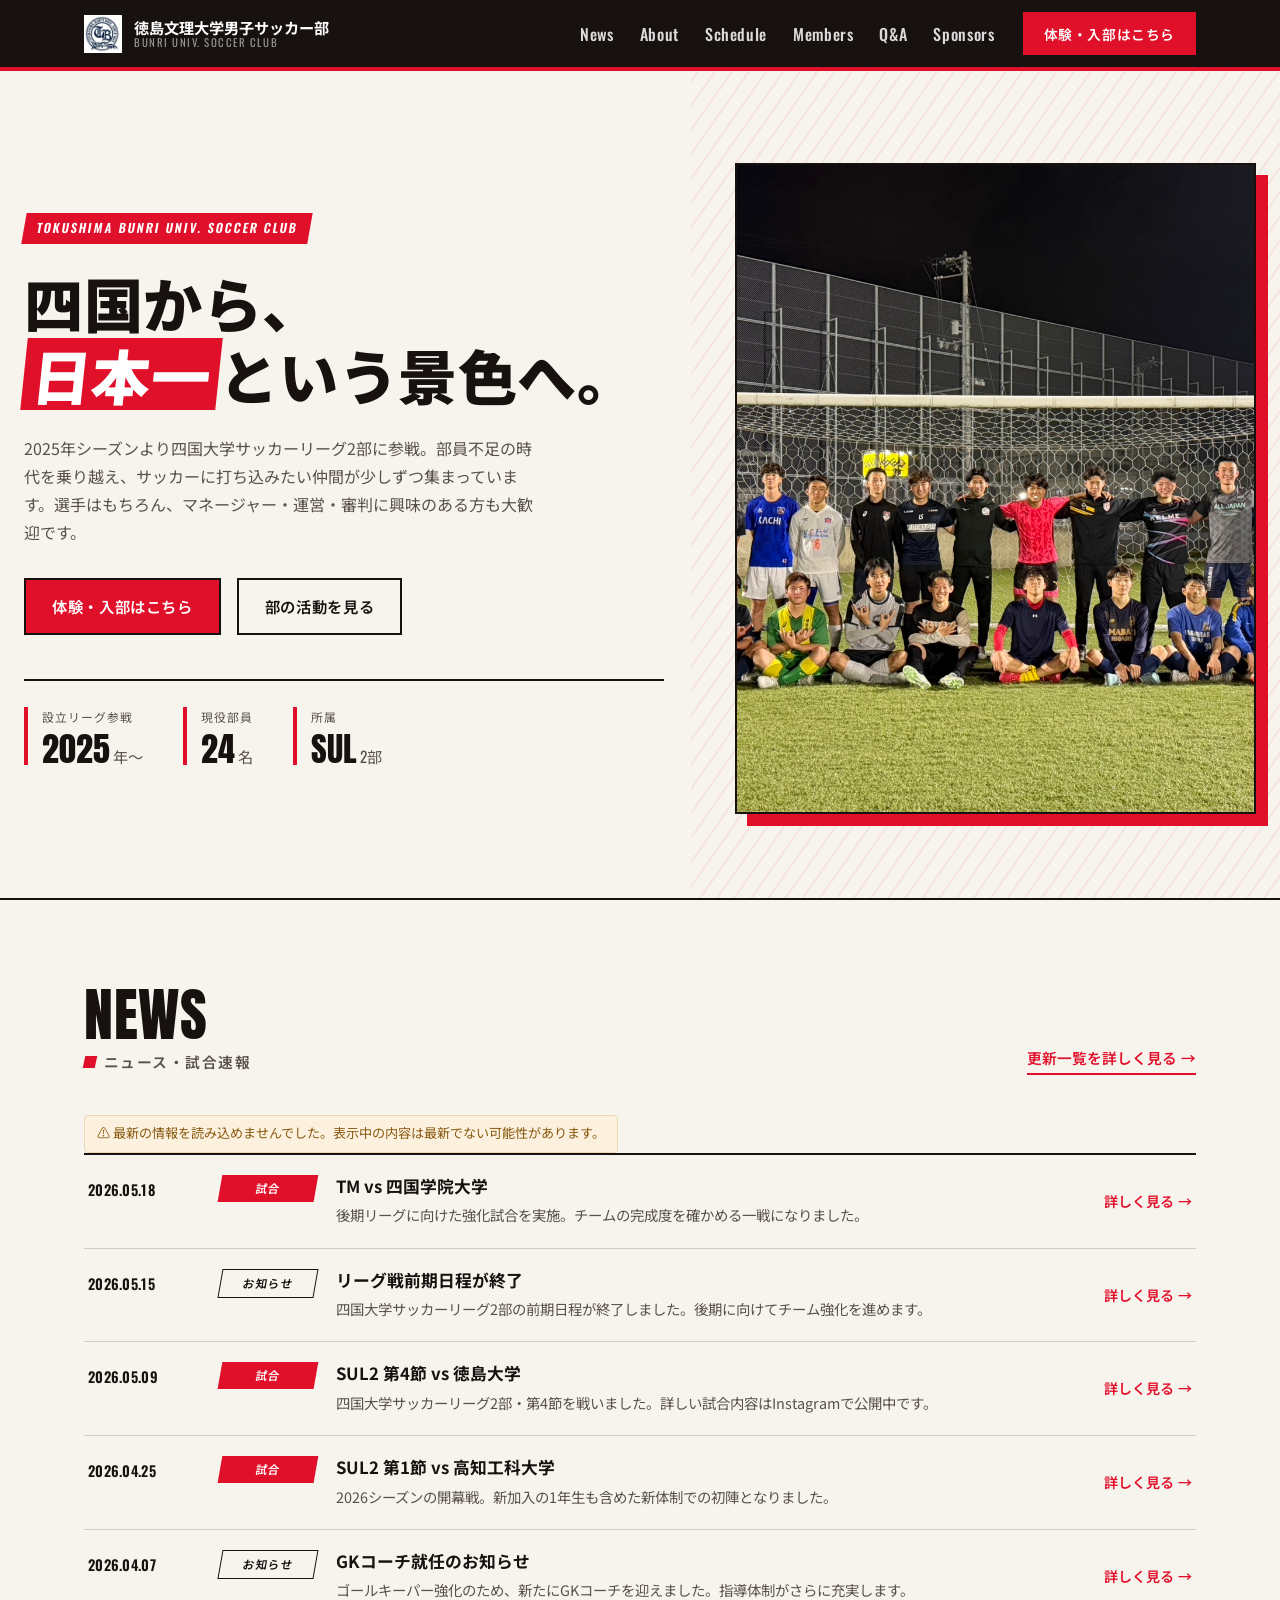
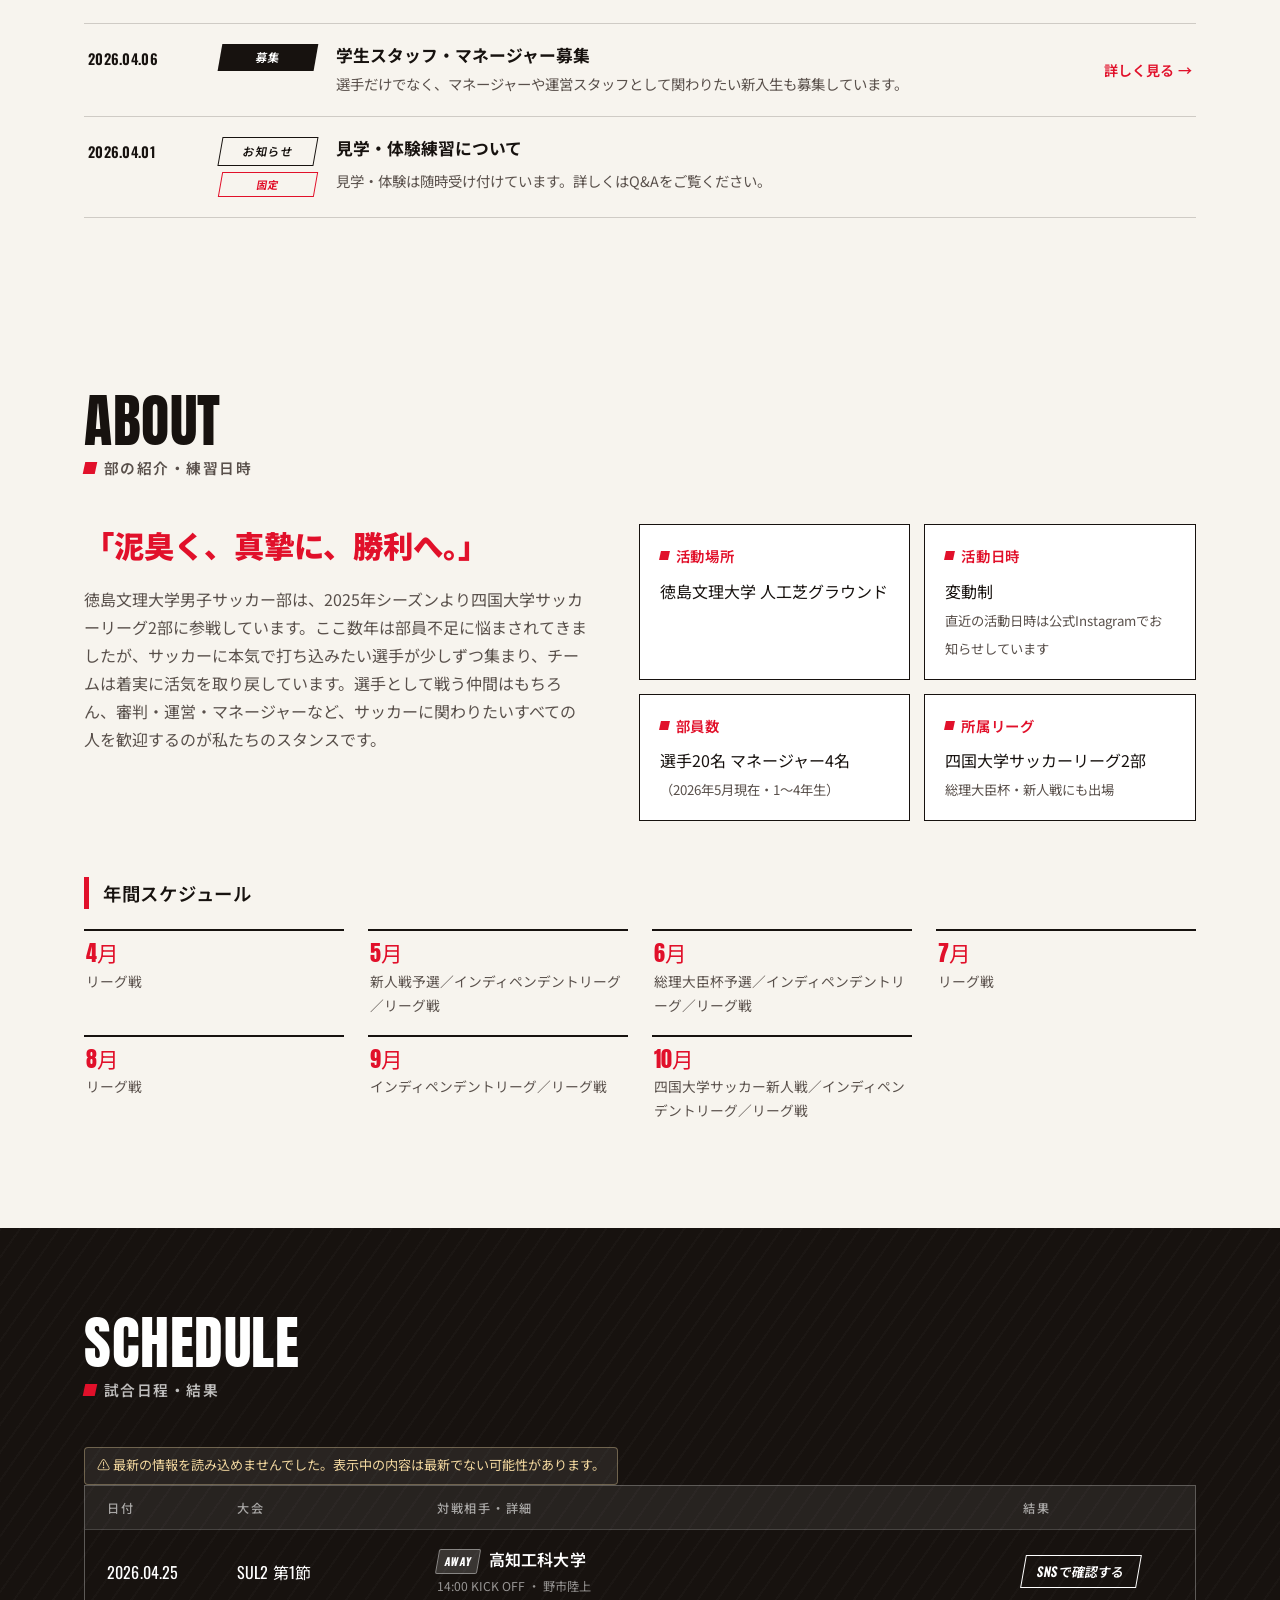
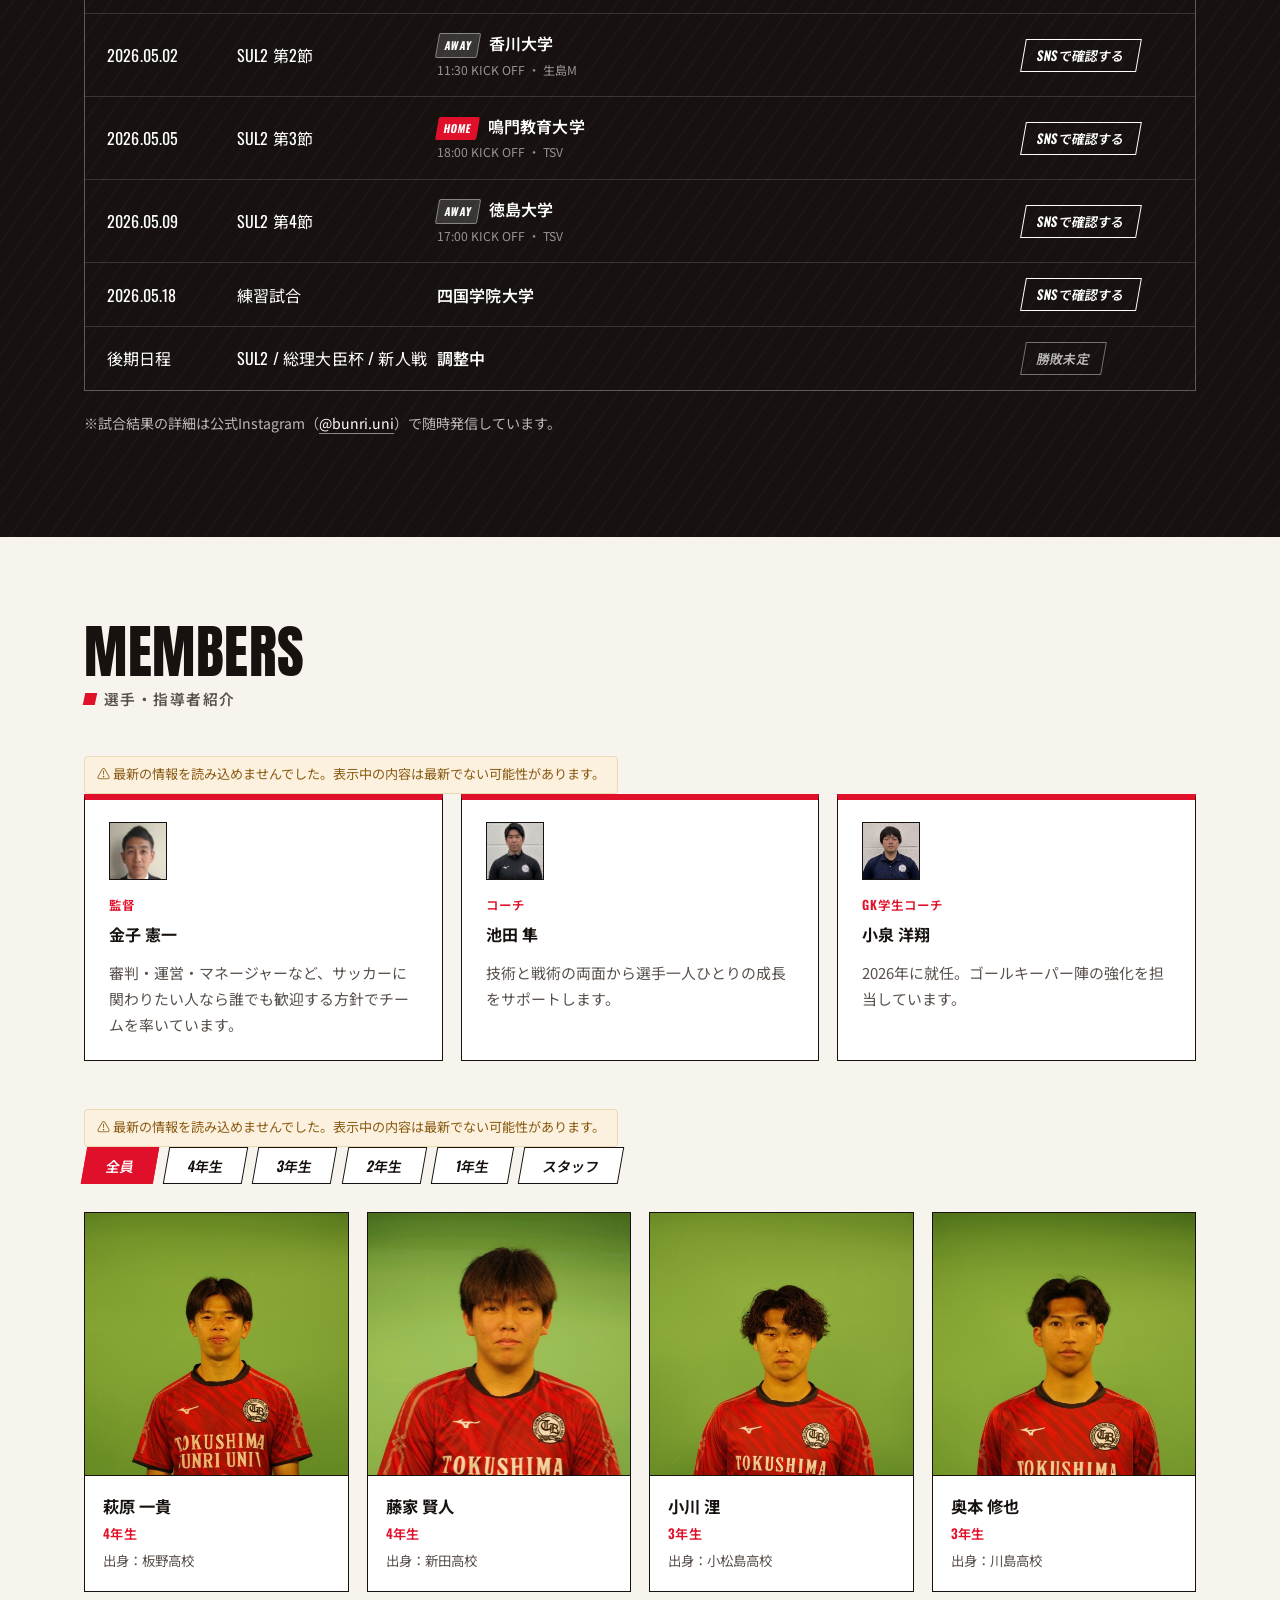
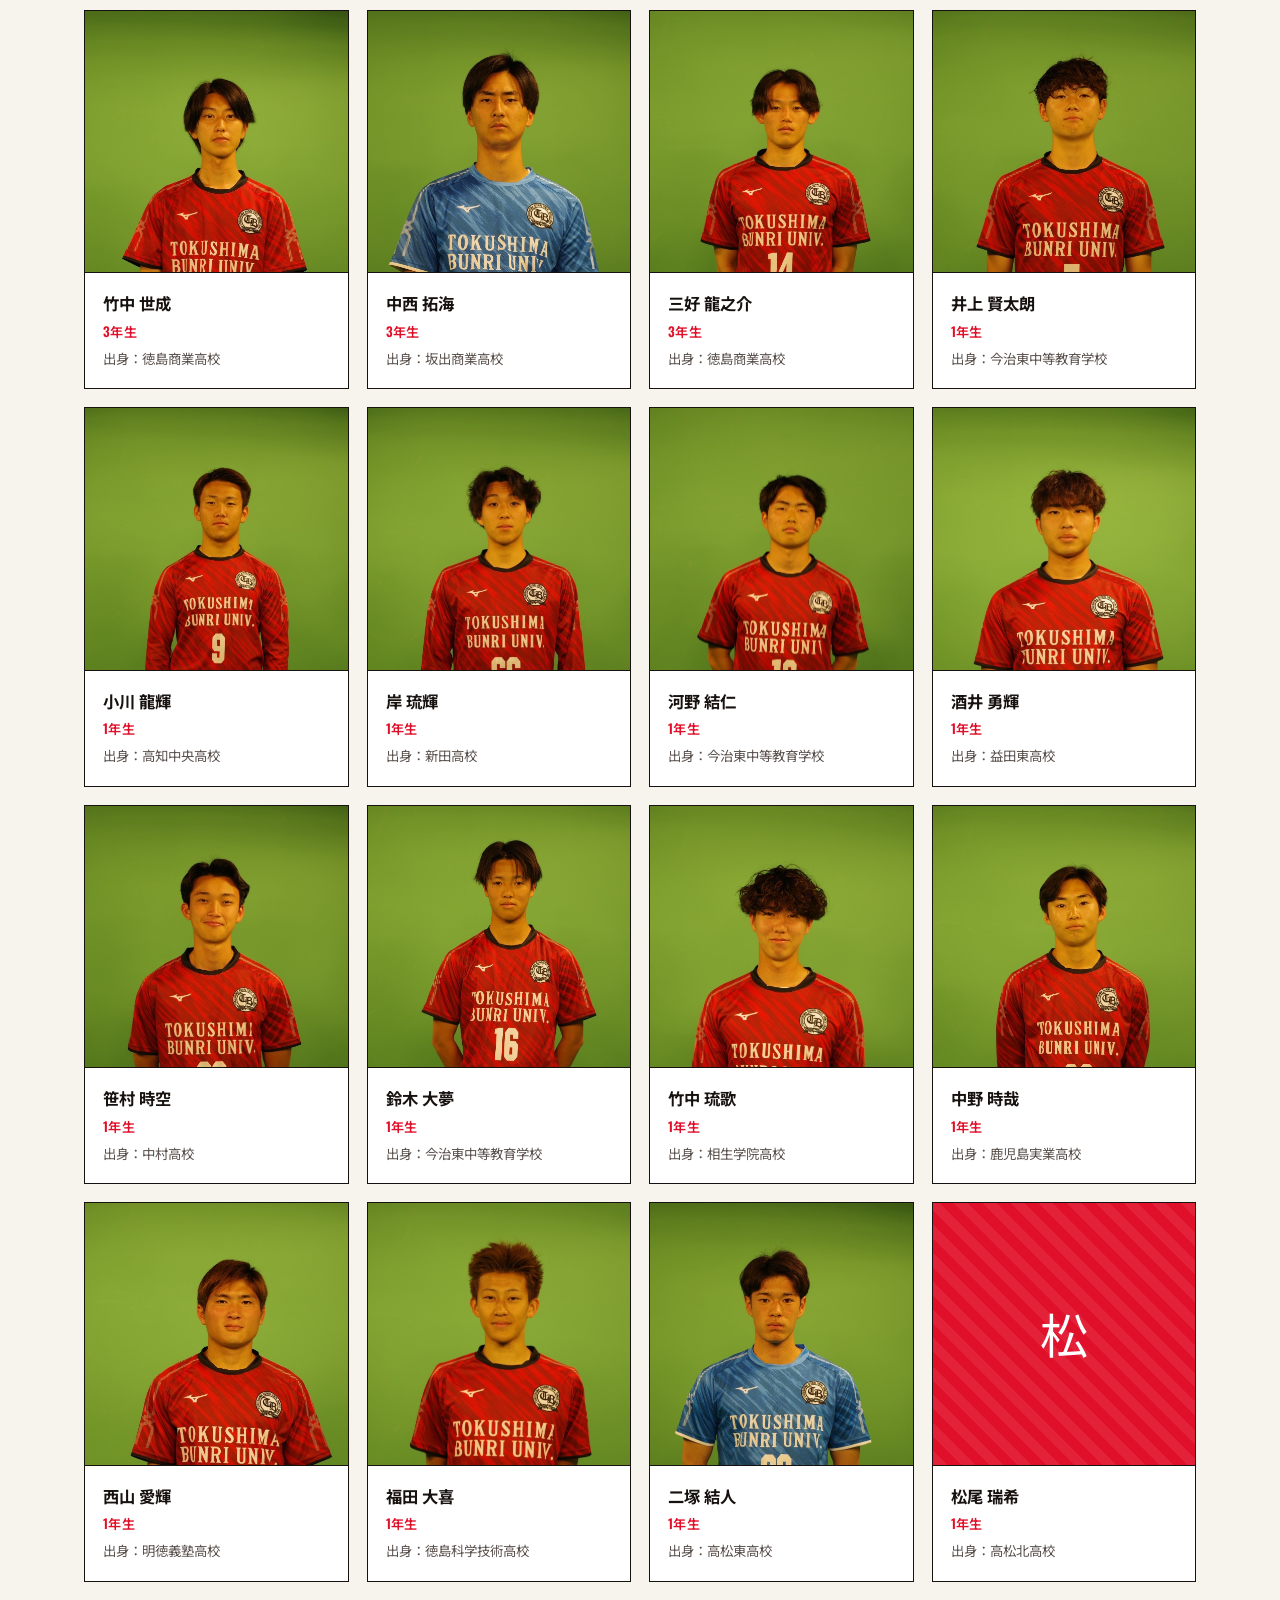
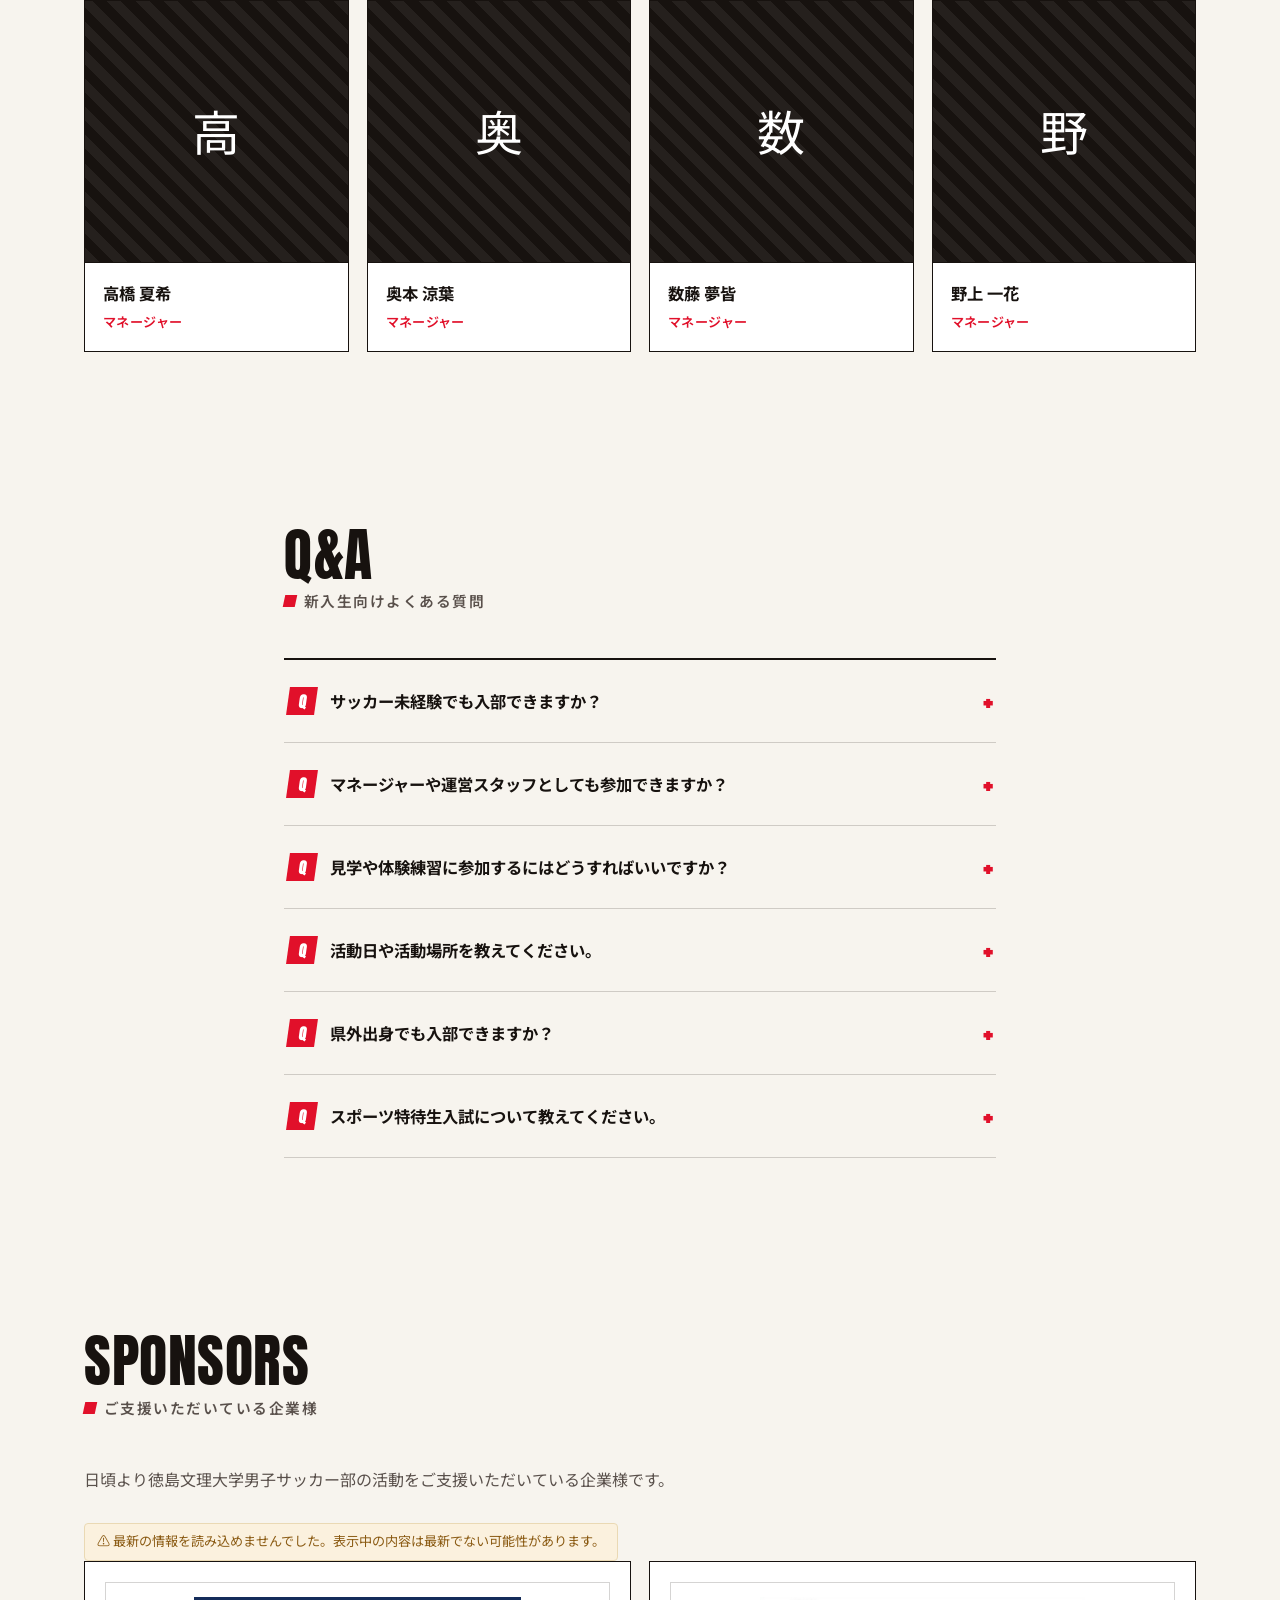
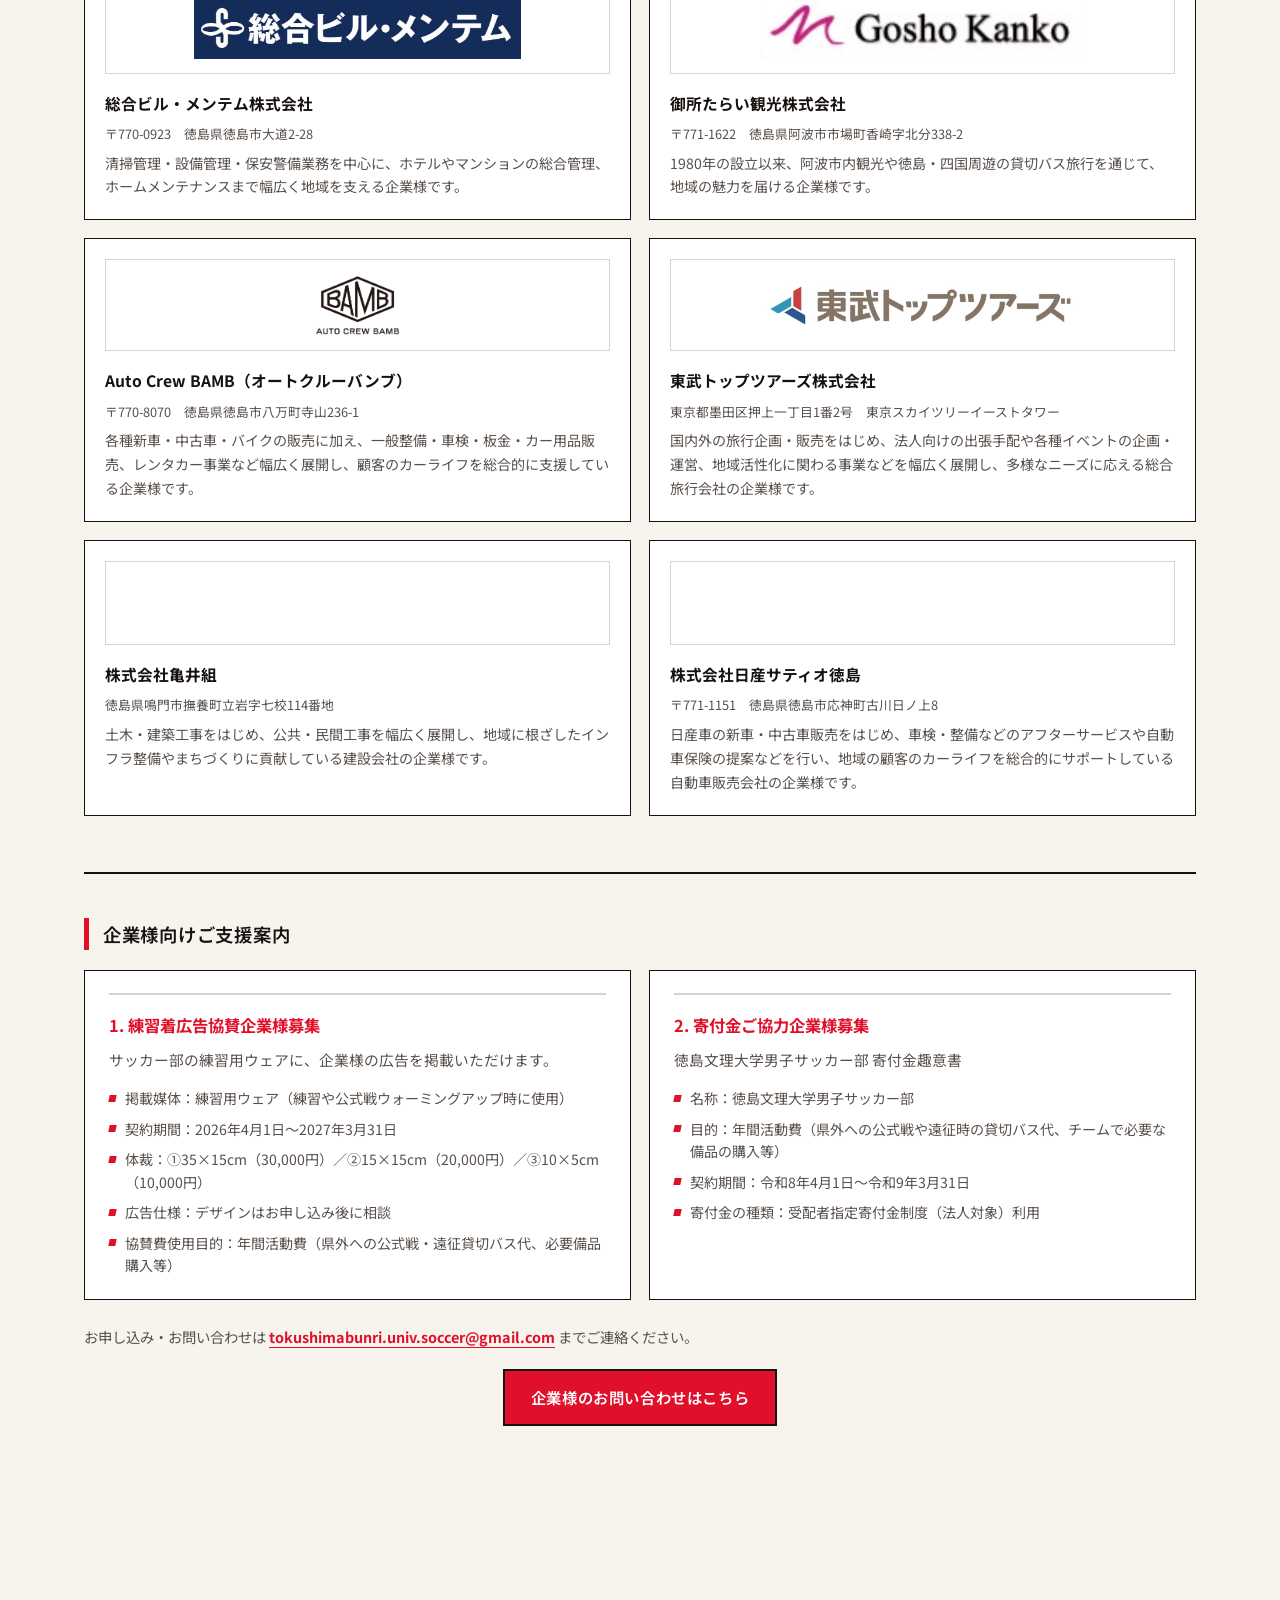
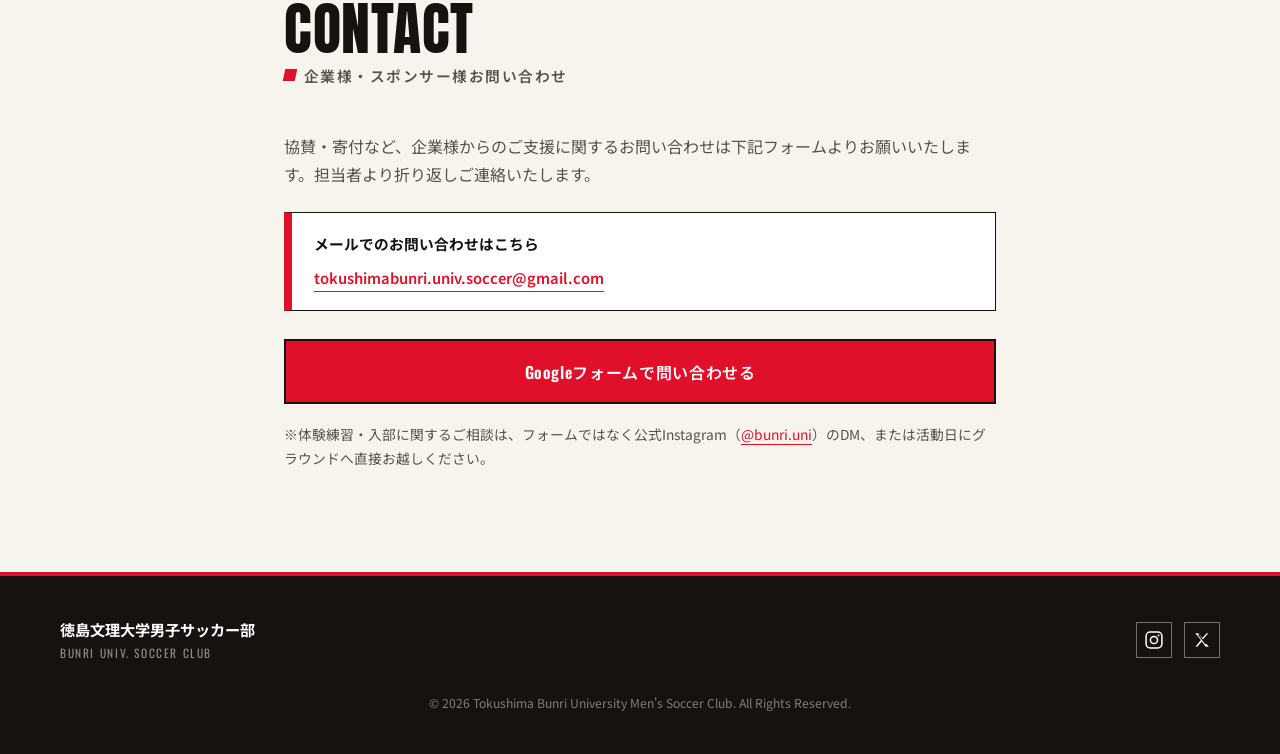
==== commit f975a7ea: "Add files via upload" ====
--- a/index.html
+++ b/index.html
@@ -3,6 +3,14 @@
 <head>
 <meta charset="UTF-8">
 <meta name="viewport" content="width=device-width, initial-scale=1.0">
+<script>
+  // ブラウザが「更新（リロード）前のスクロール位置を覚えておいて自動で戻す」機能を無効にする。
+  // これが有効なままだと、こちらでJSから一番上に戻しても、ブラウザが後から
+  // 元のスクロール位置に戻してしまうことがあるため、できるだけ早い段階で止めておく
+  if ('scrollRestoration' in history) {
+    history.scrollRestoration = 'manual';
+  }
+</script>
 <title>徳島文理大学男子サッカー部 | 公式サイト（リニューアル版）</title>
 <meta name="description" content="徳島文理大学男子サッカー部の公式サイト。2025年より四国大学サッカーリーグ2部に参戦。ニュース、試合日程、選手・スタッフ紹介はこちらから。">
 <link rel="preconnect" href="https://fonts.googleapis.com">
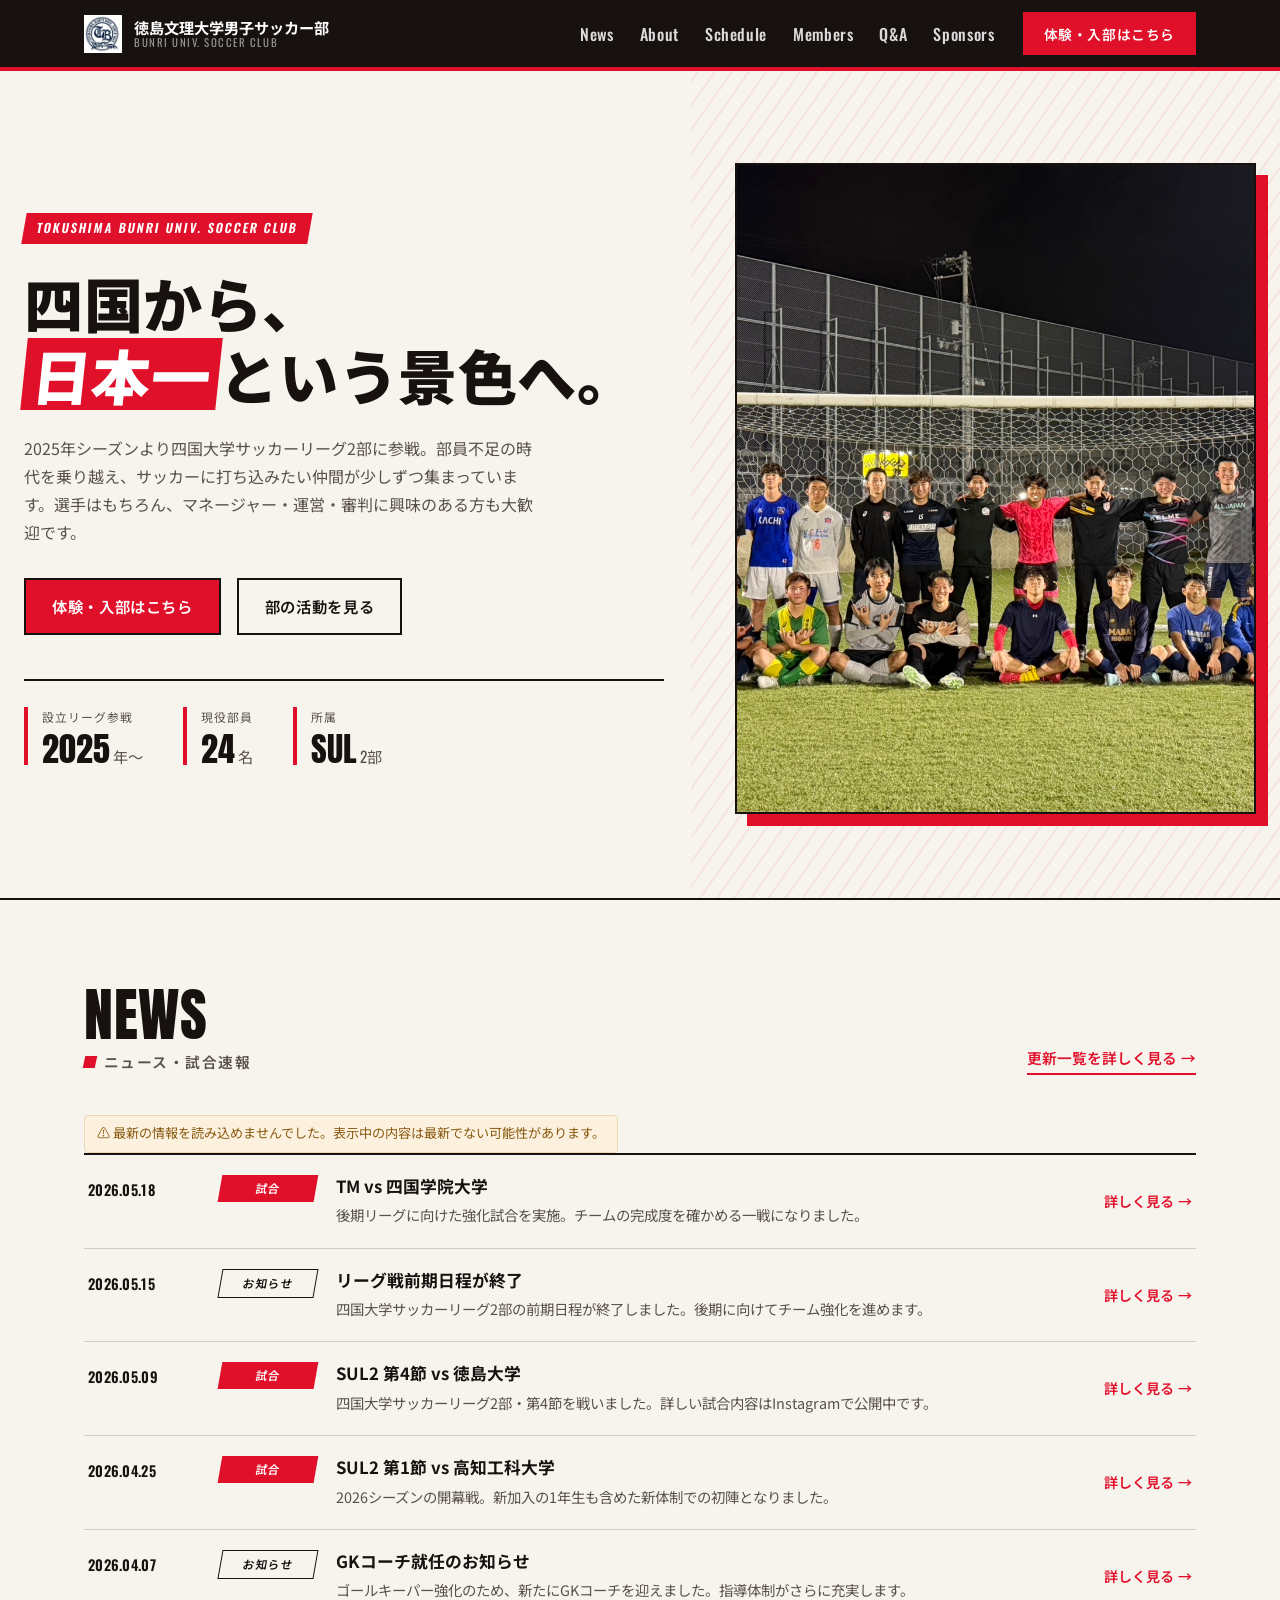
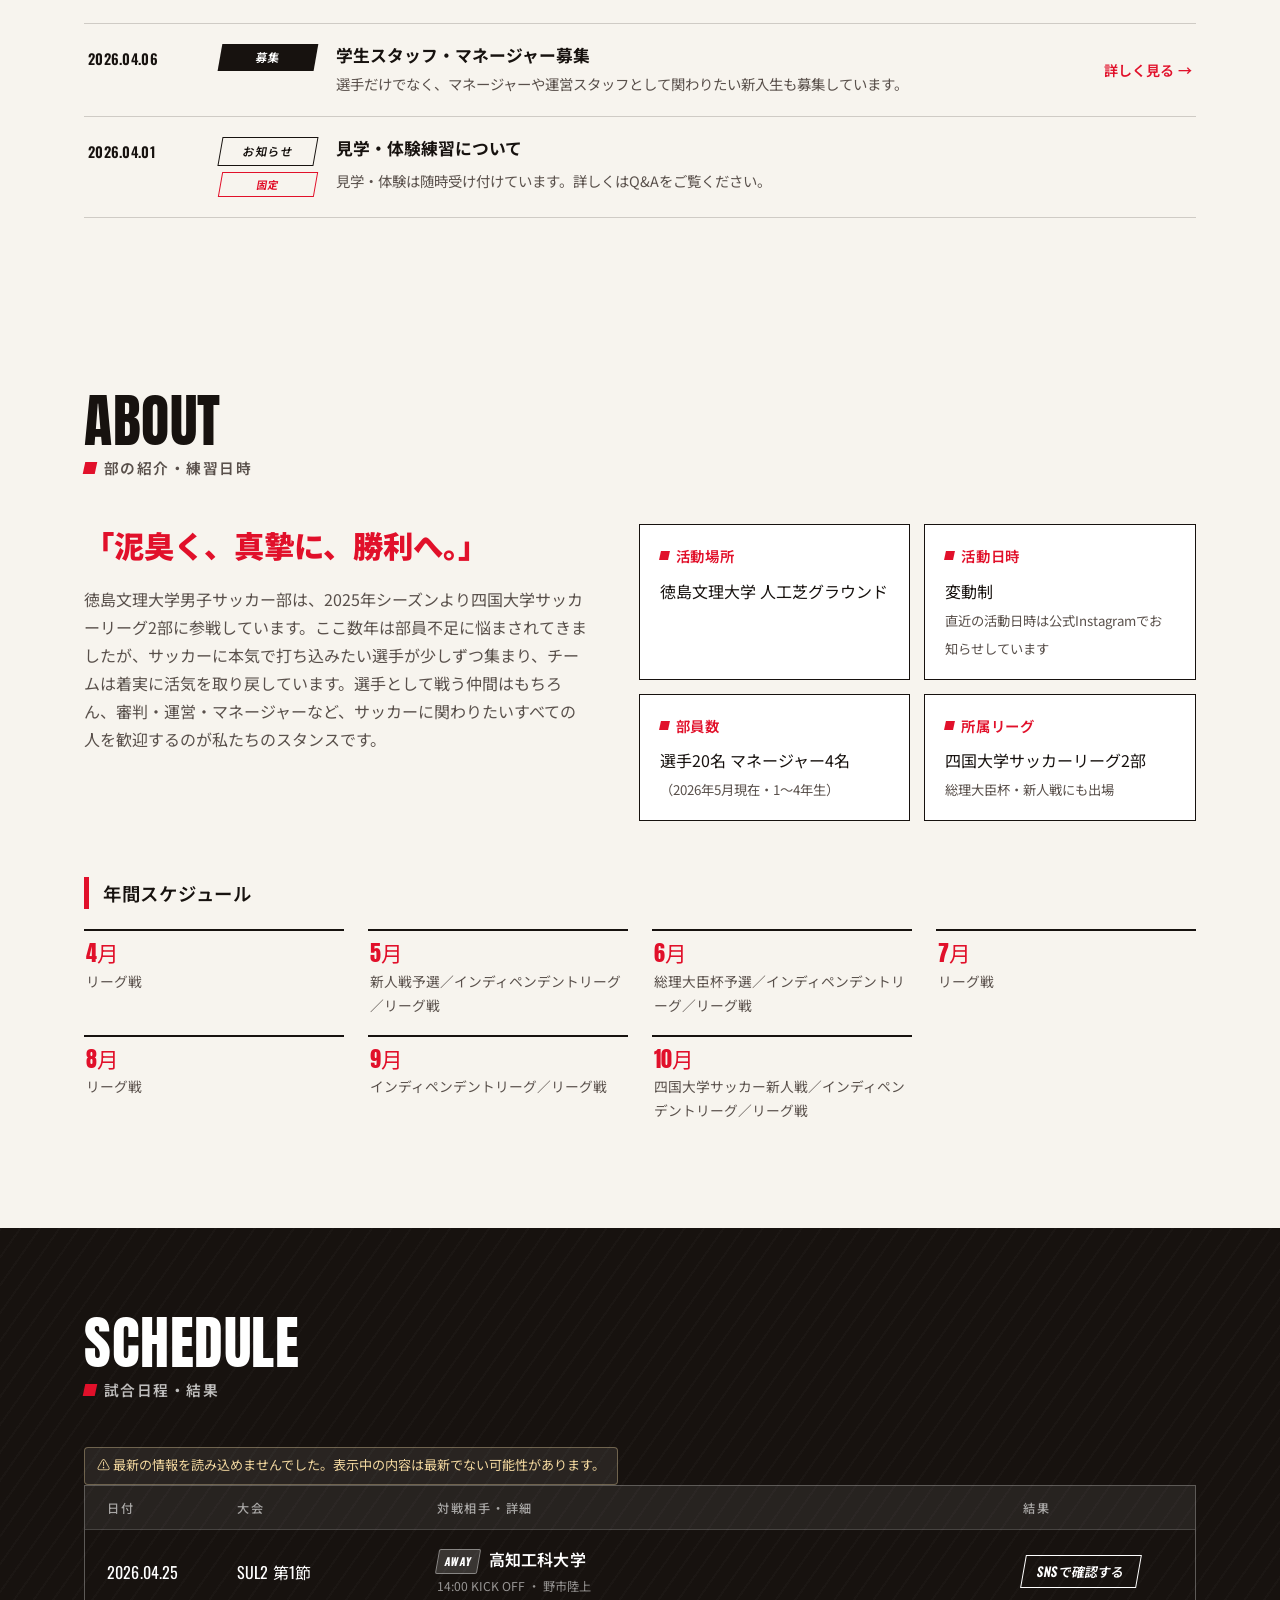
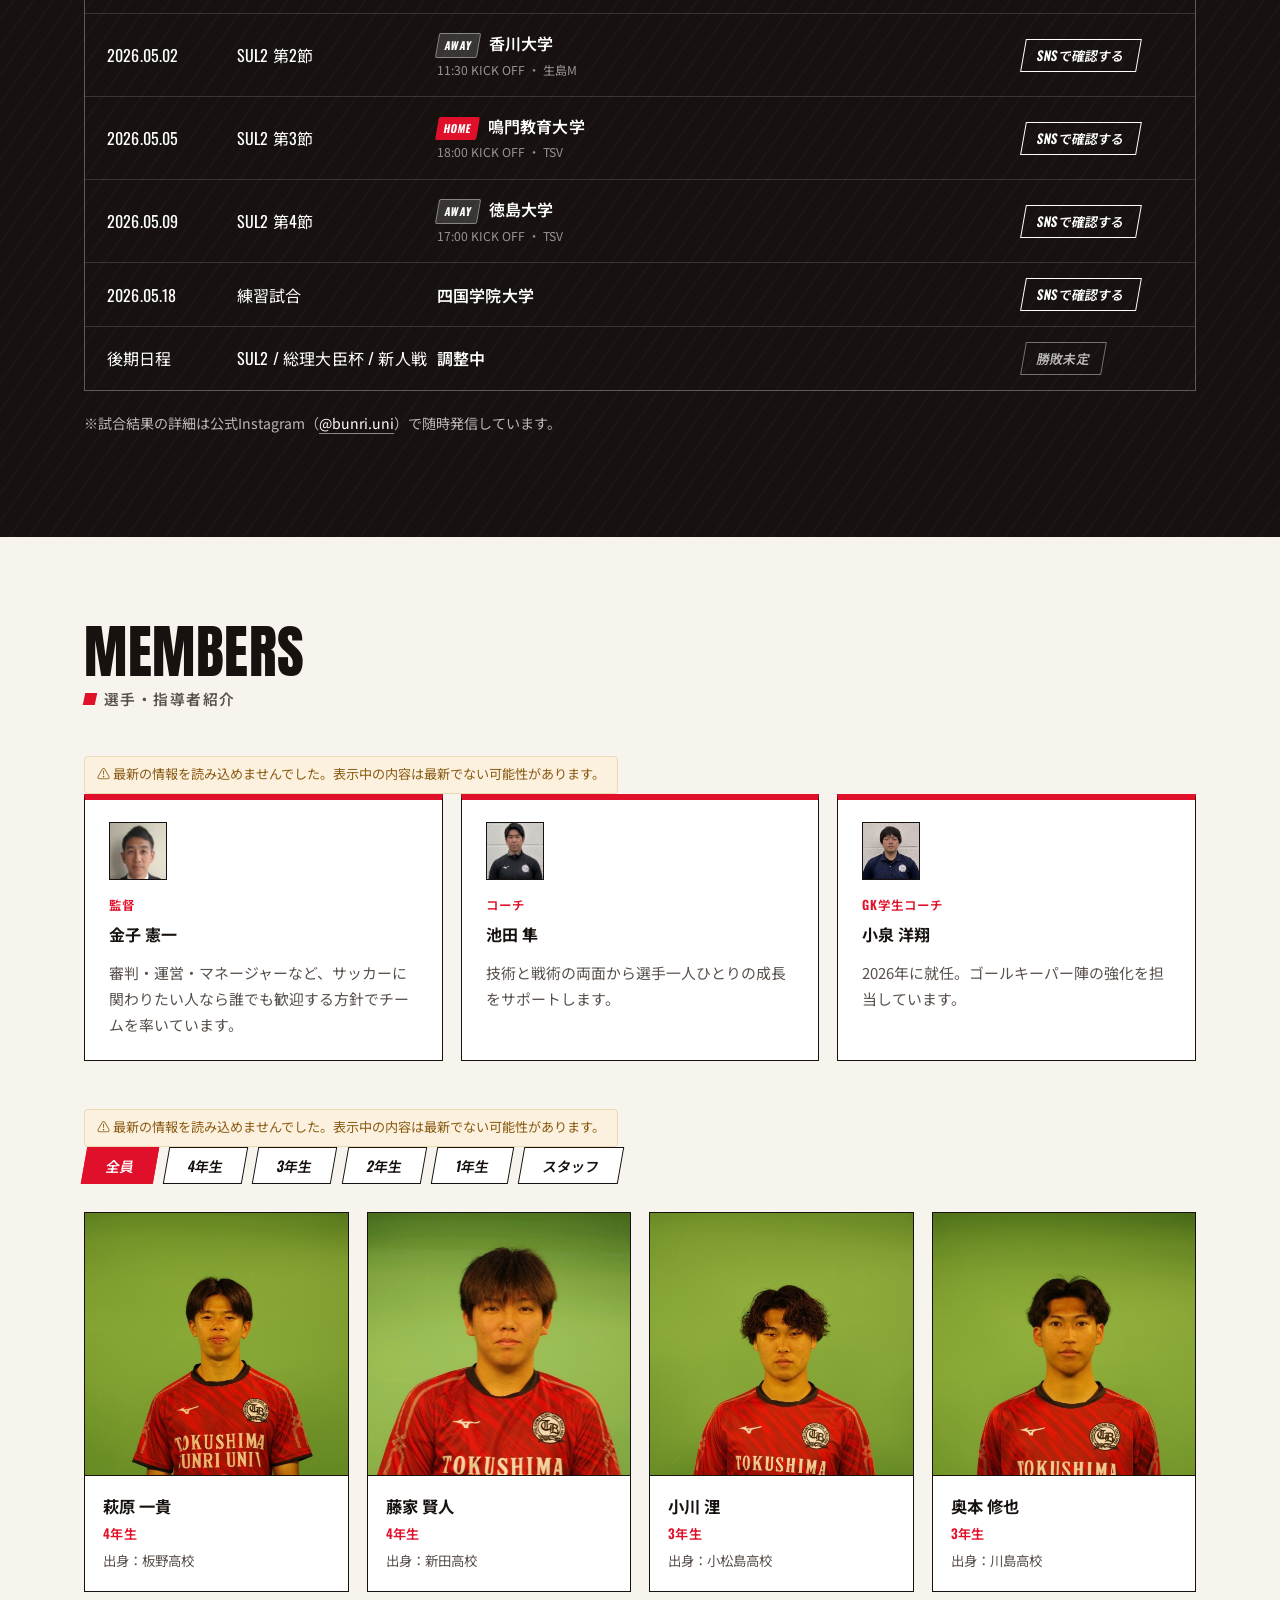
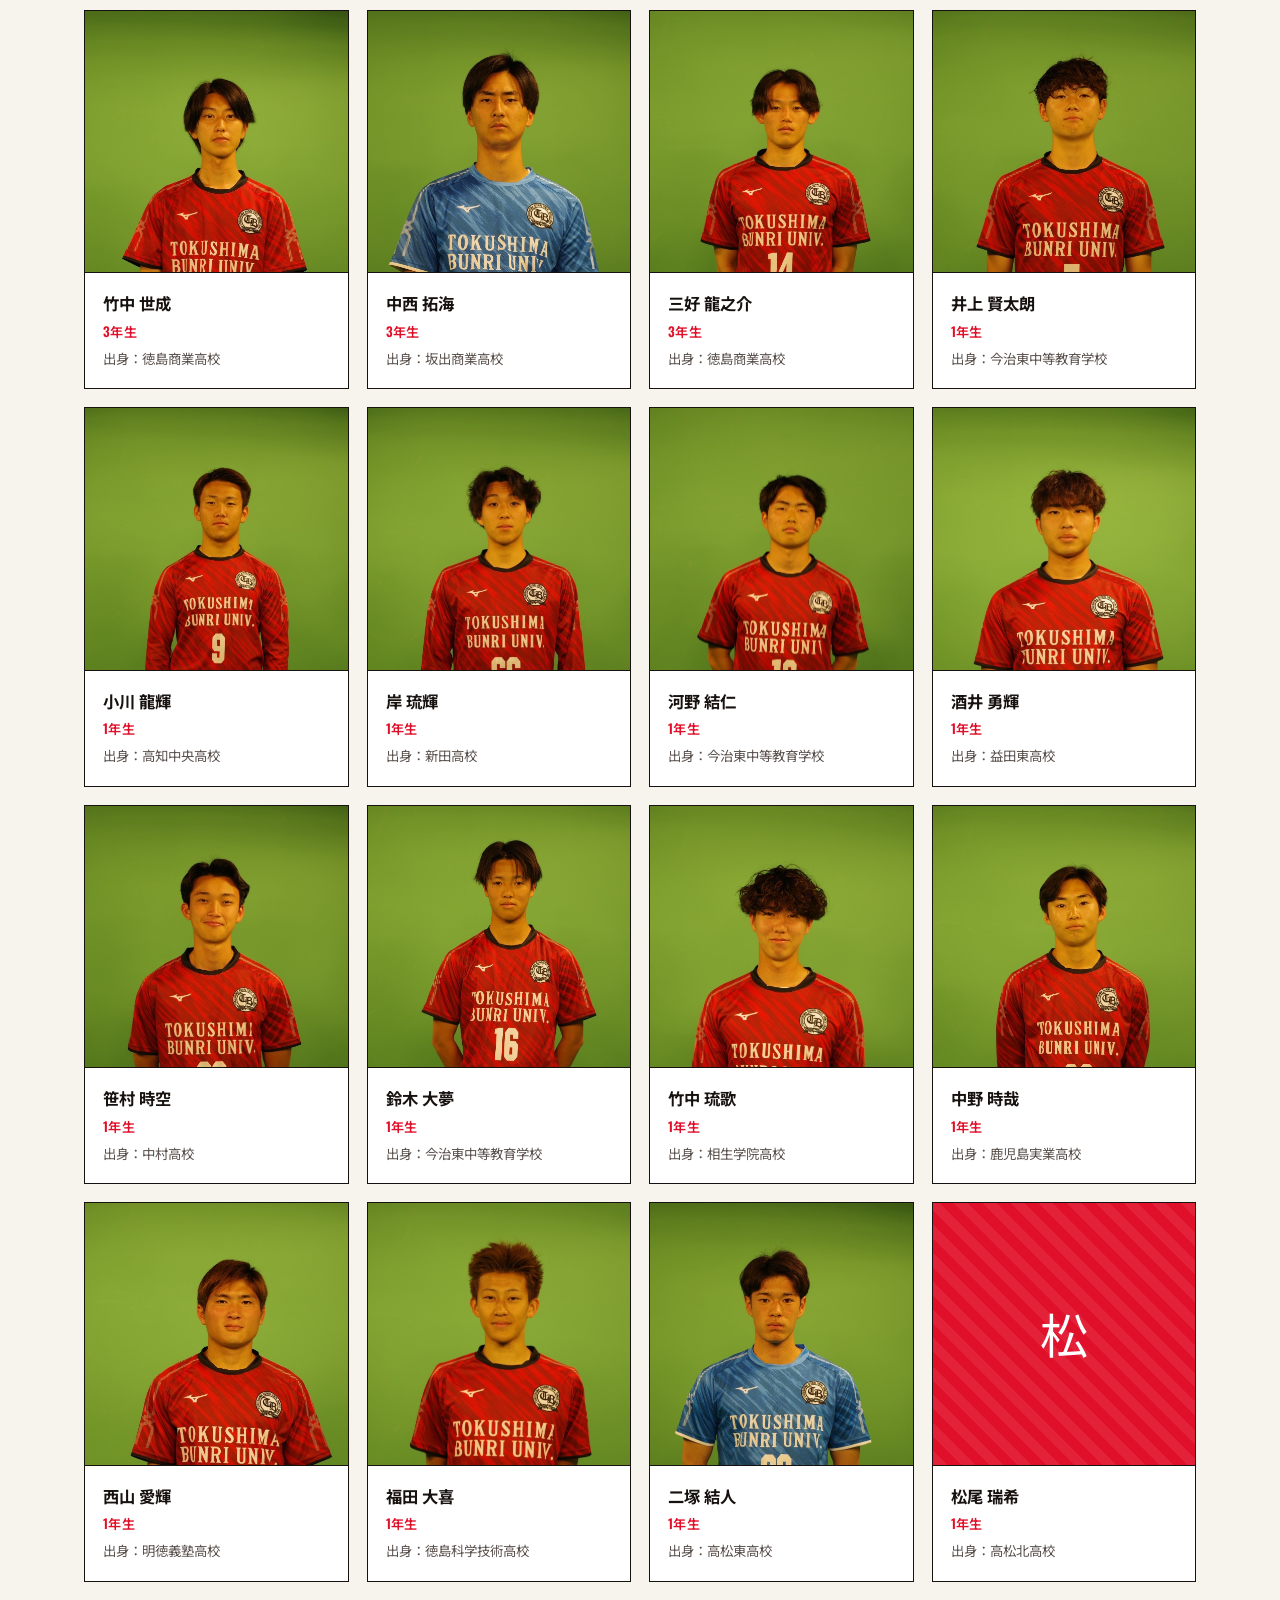
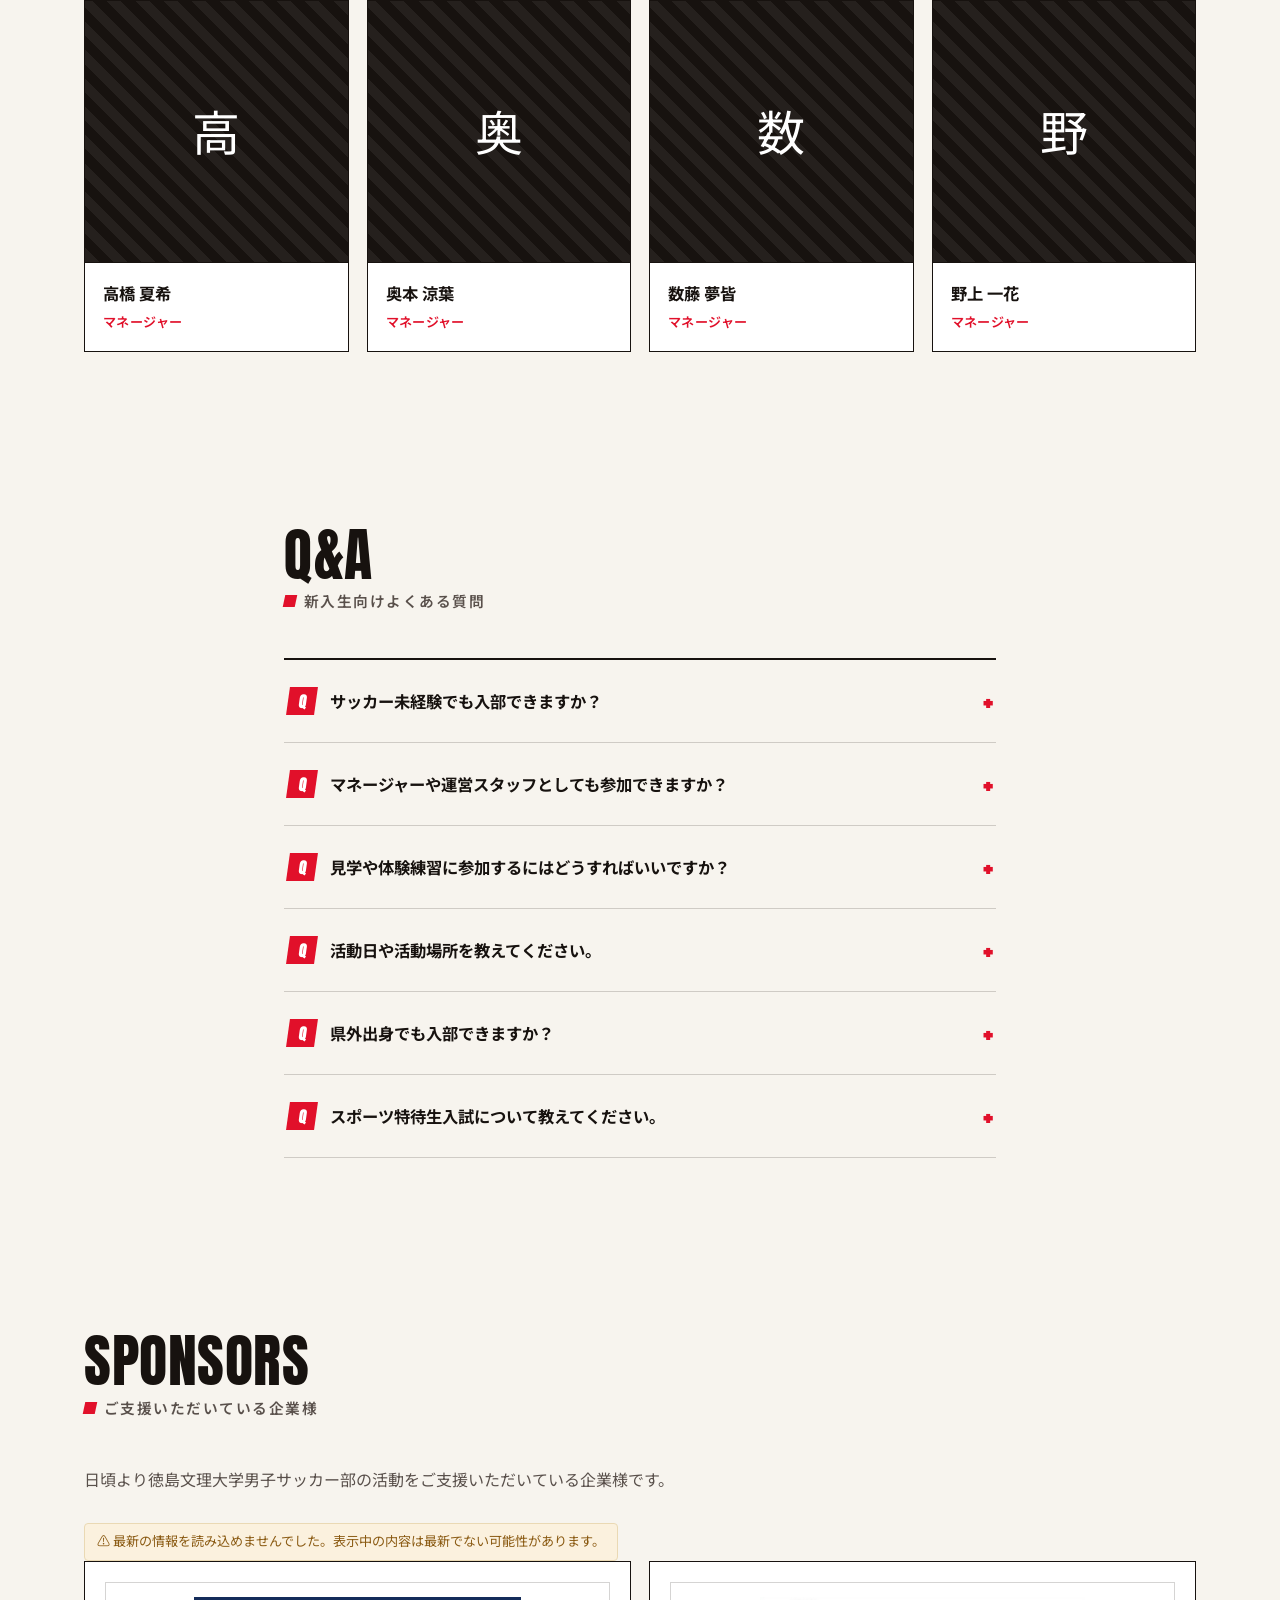
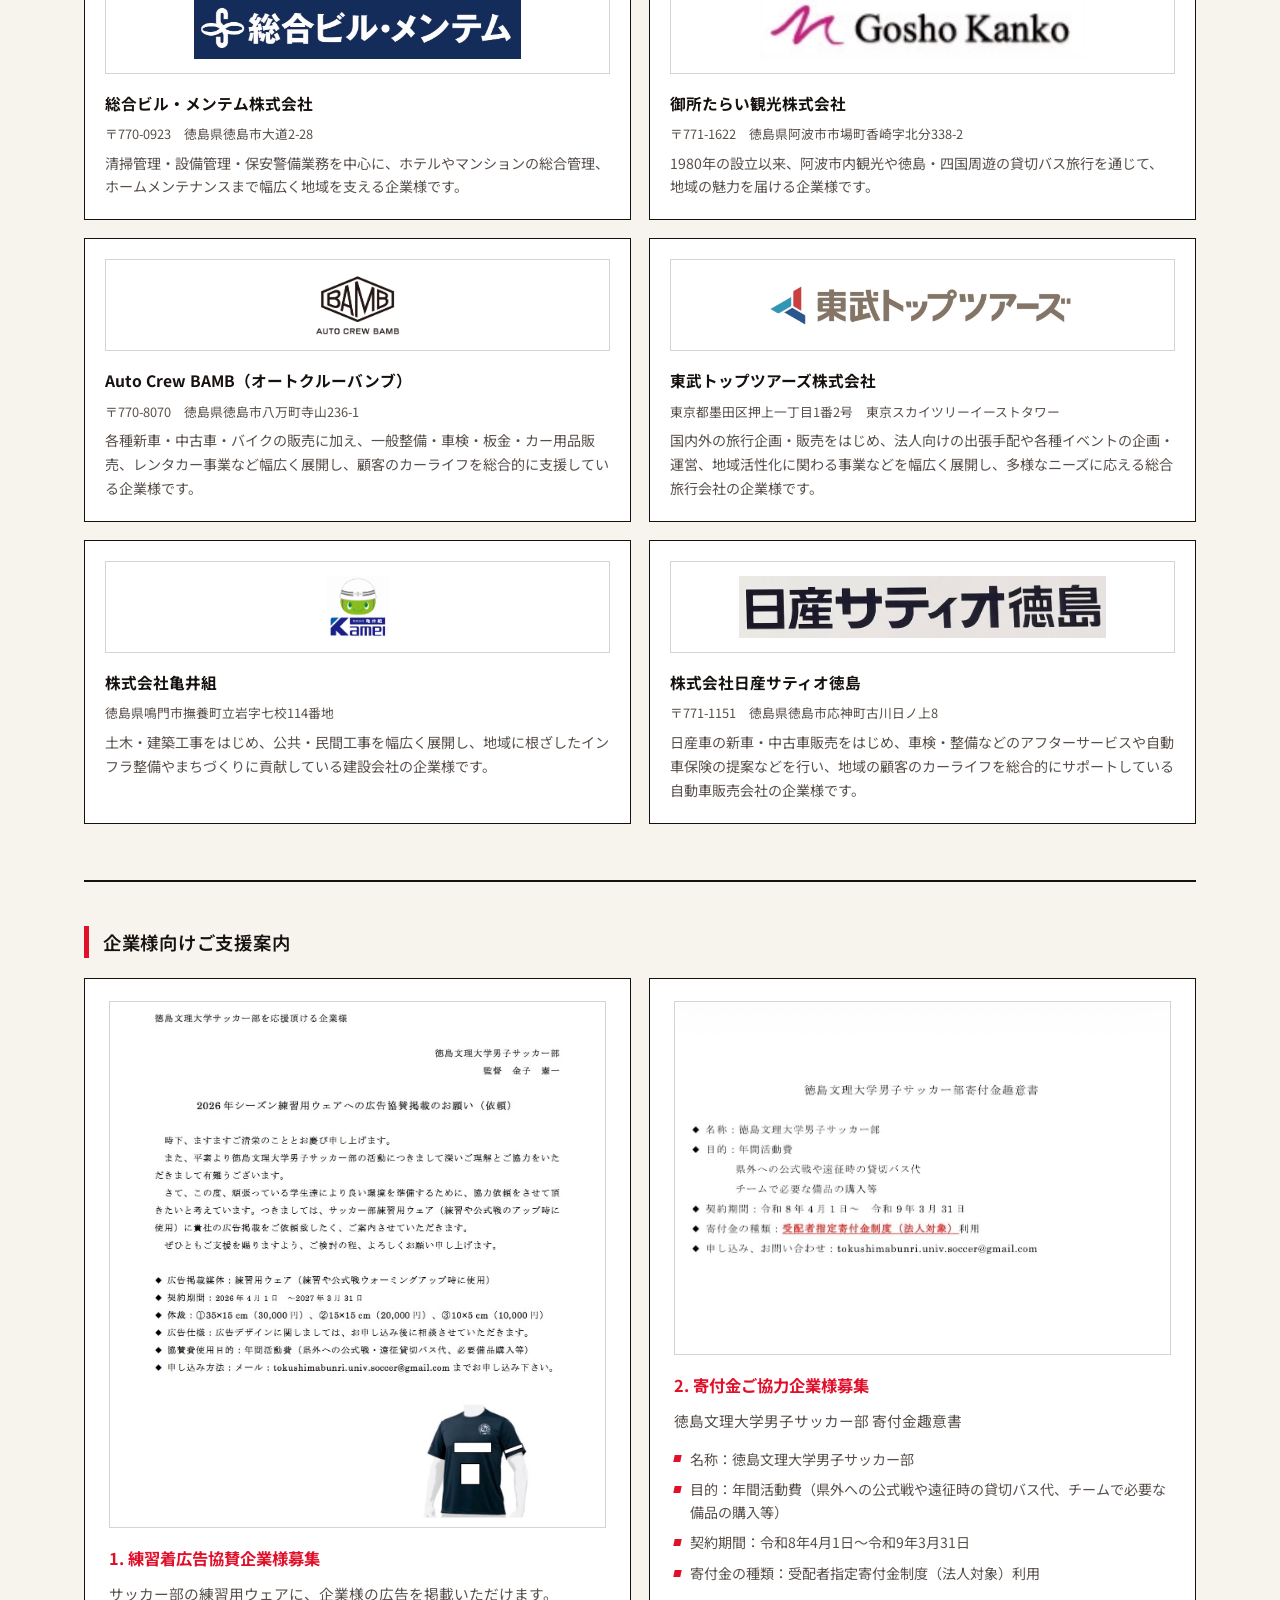
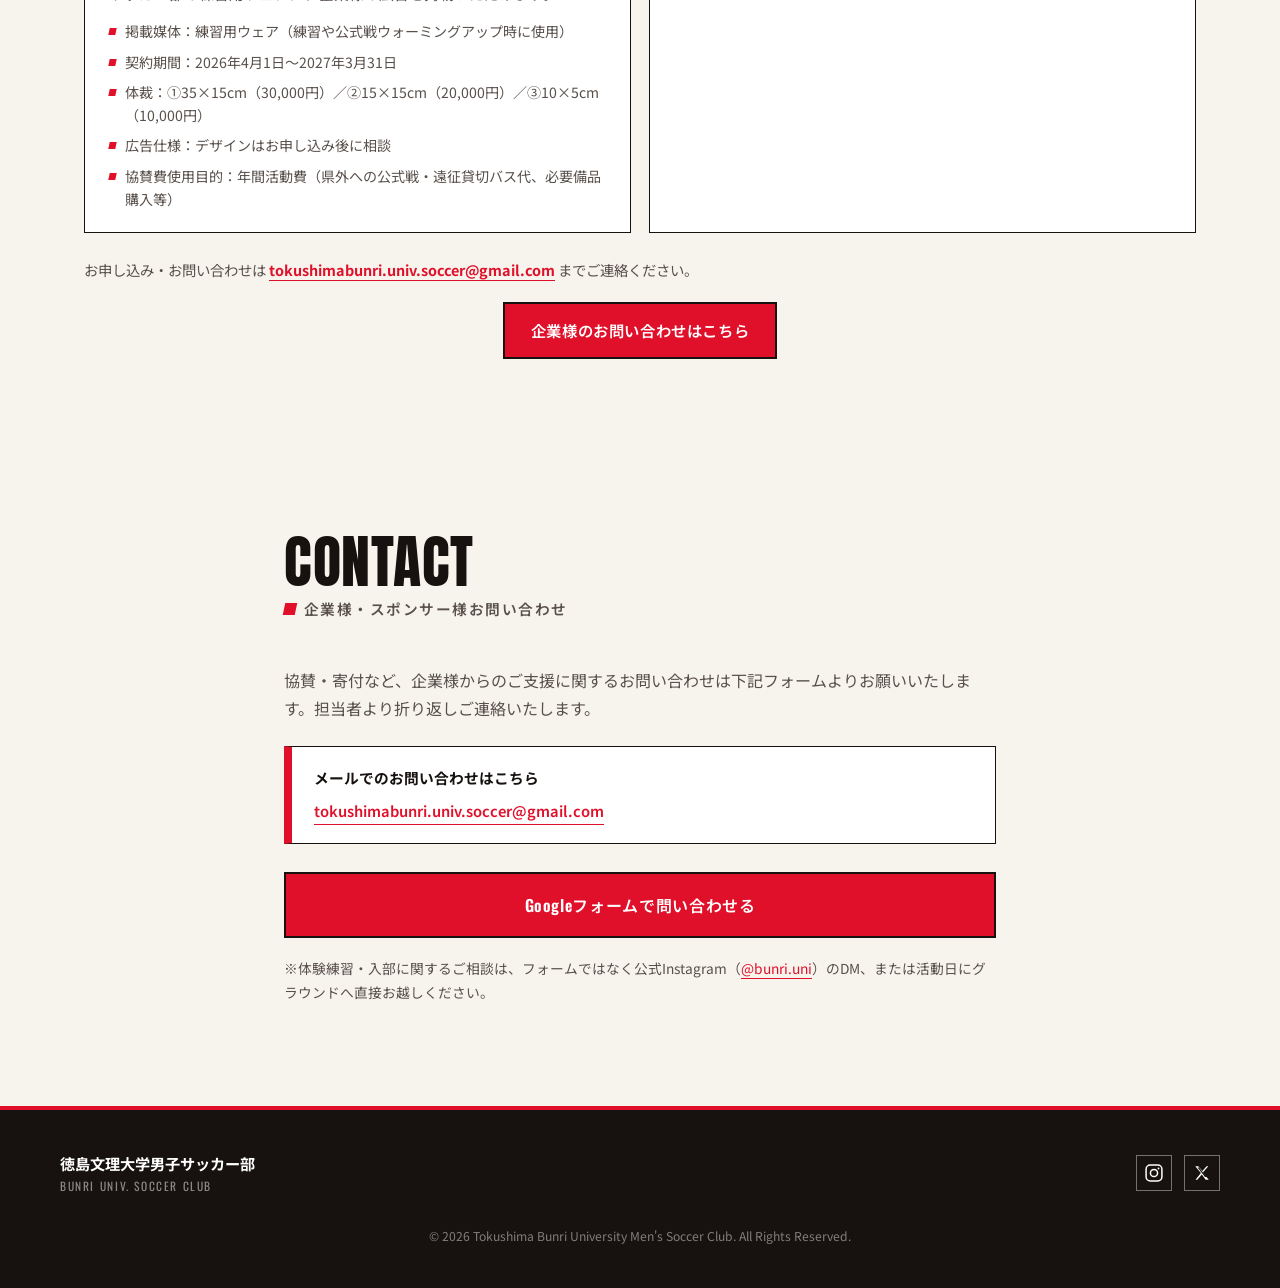
==== commit 367df1df: "Add files via upload" ====
--- a/index.html
+++ b/index.html
@@ -69,6 +69,7 @@
       <dl class="hero-stats" id="heroStats">
         <!-- data.js の heroData.stats がここに自動で表示されます -->
       </dl>
+      <p class="sync-warning" id="settingsSyncWarning" hidden>⚠ 最新の情報を読み込めませんでした。表示中の内容は最新でない可能性があります。</p>
     </div>
     <!-- heroData.photo に画像パスがあれば、ここに自動で写真が表示されます。
          無ければ下のダミー表示のままになります。 -->
@@ -184,6 +185,7 @@
     <div class="section-inner section-inner--narrow">
       <h2 class="section-title"><span class="section-title-en">Q&amp;A</span><span class="section-title-jp">新入生向けよくある質問</span></h2>
 
+      <p class="sync-warning" id="faqSyncWarning" hidden>⚠ 最新の情報を読み込めませんでした。表示中の内容は最新でない可能性があります。</p>
       <div class="accordion" id="faqAccordion">
         <!-- data.js の faqData がここに自動で表示されます -->
       </div>
@@ -205,6 +207,7 @@
 
       <div class="sponsor-support">
         <h3 class="sub-title">企業様向けご支援案内</h3>
+        <p class="sync-warning" id="supportSyncWarning" hidden>⚠ 最新の情報を読み込めませんでした。表示中の内容は最新でない可能性があります。</p>
         <div class="support-grid" id="supportGrid">
           <!-- data.js の supportData がここに自動で表示されます -->
         </div>
--- a/styles.css
+++ b/styles.css
@@ -897,6 +897,17 @@
 }
 .accordion-panel p{ margin: 0; }
 .accordion-panel a{ color: var(--red); border-bottom: 1px solid var(--red); }
+.faq-more{
+  display: inline-block;
+  margin-top: 10px;
+  font-family: var(--font-label);
+  font-weight: 600;
+  font-size: .85rem;
+  color: var(--red);
+  border-bottom: none;
+}
+.faq-more::after{ content: " →"; }
+.faq-more:hover{ text-decoration: underline; }
 
 /* =========================================================
    SPONSORS
@@ -955,10 +966,32 @@
   border: 1.5px solid var(--ink);
   padding: 22px 24px;
 }
+.support-image-link{
+  position: relative;
+  display: block;
+  margin-bottom: 16px;
+  cursor: zoom-in;
+}
+.support-image-link::after{
+  content: "🔍 拡大表示";
+  position: absolute;
+  right: 10px;
+  bottom: 10px;
+  background: rgba(23,18,15,.78);
+  color: var(--white);
+  font-family: var(--font-label);
+  font-size: .72rem;
+  font-weight: 600;
+  padding: .3em .7em;
+  opacity: 0;
+  transition: opacity .15s ease;
+}
+.support-image-link:hover::after,
+.support-image-link:focus-visible::after{ opacity: 1; }
 .support-image{
   width: 100%;
   border: 1px solid var(--line);
-  margin-bottom: 16px;
+  margin-bottom: 0;
   display: block;
 }
 .support-title{
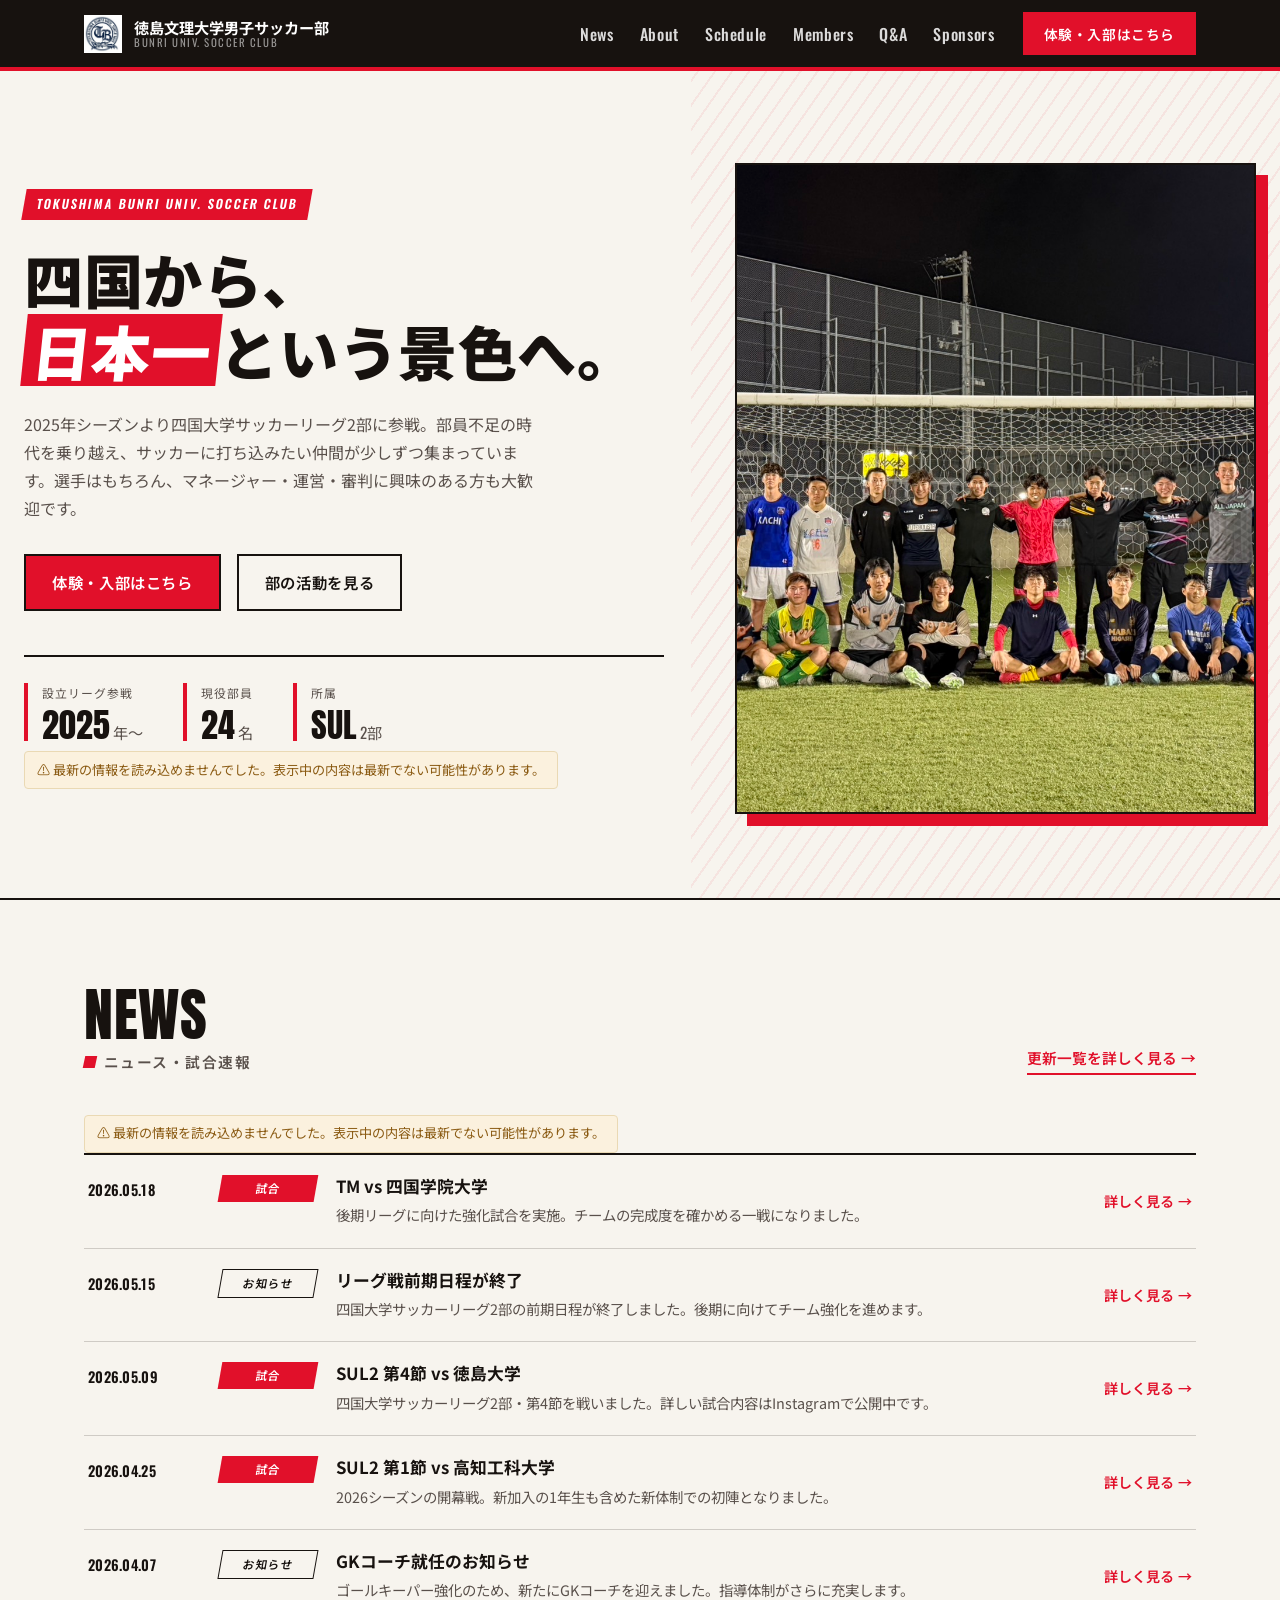
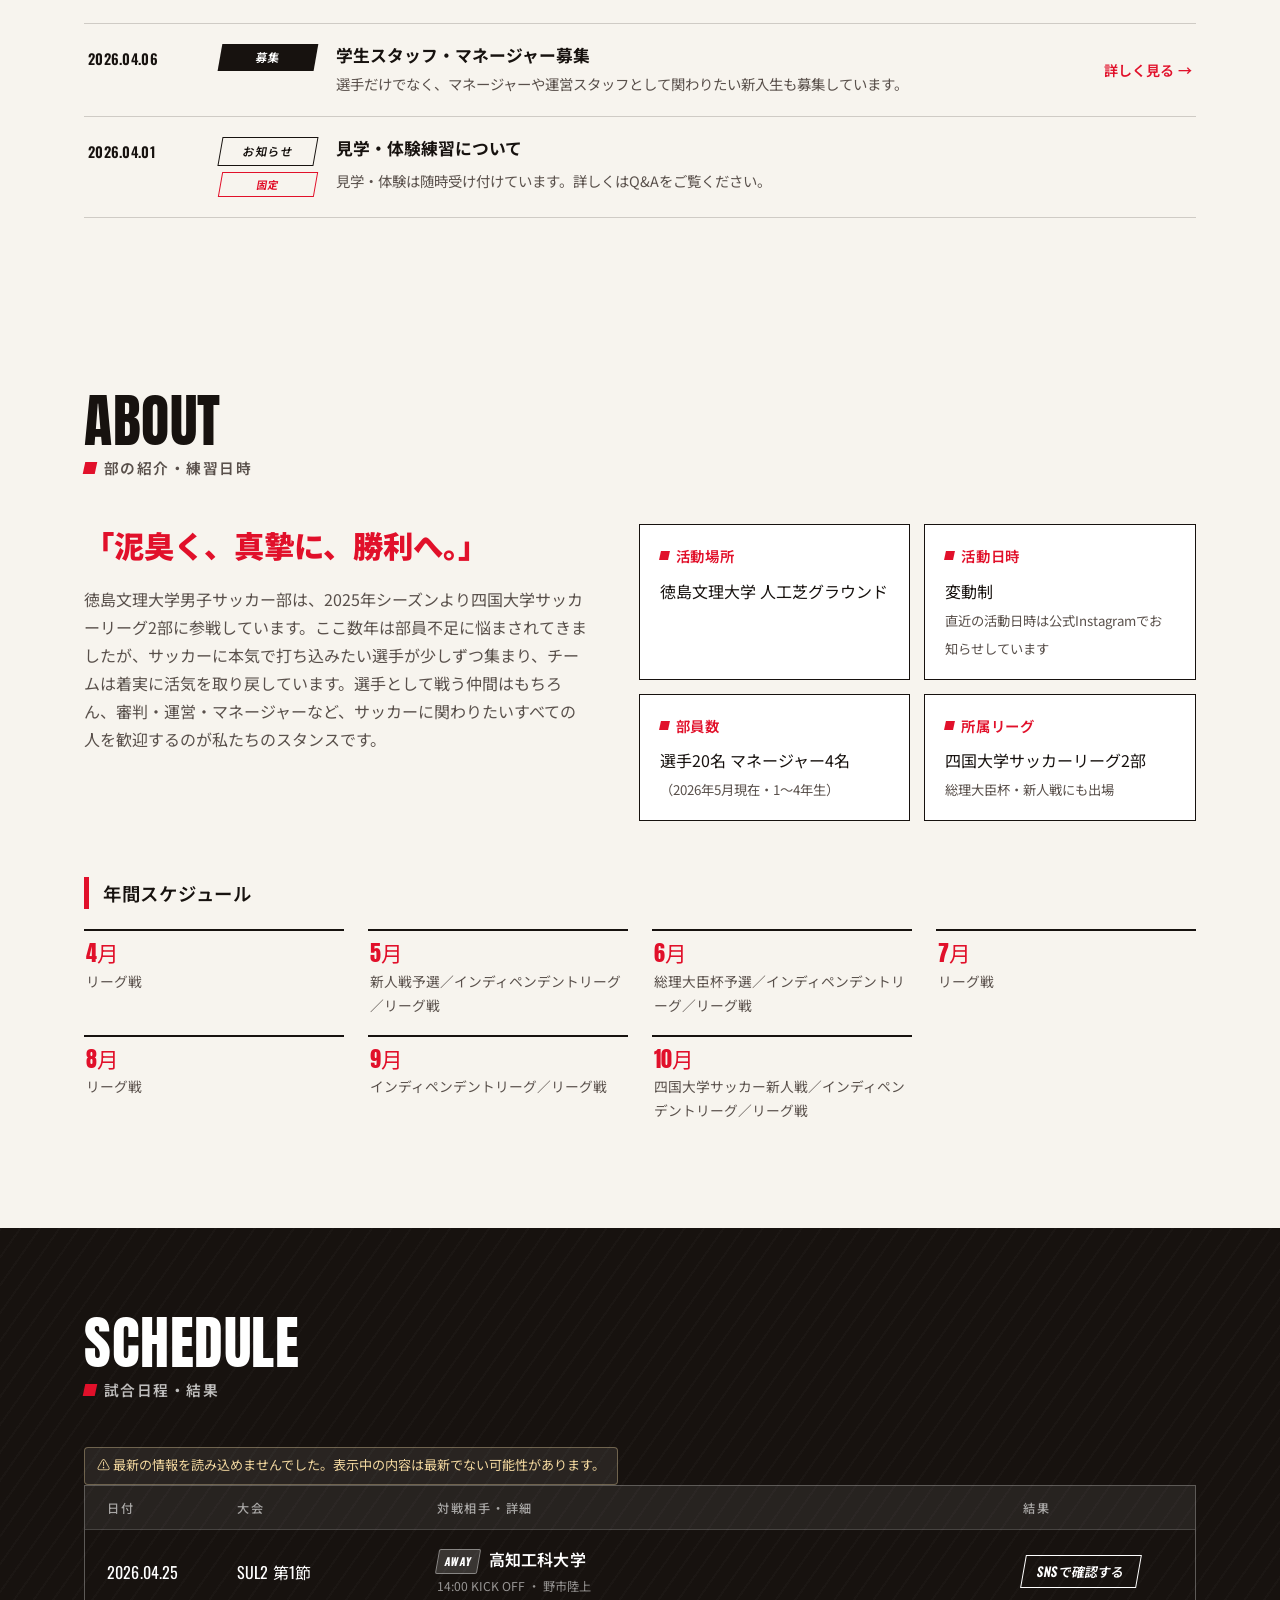
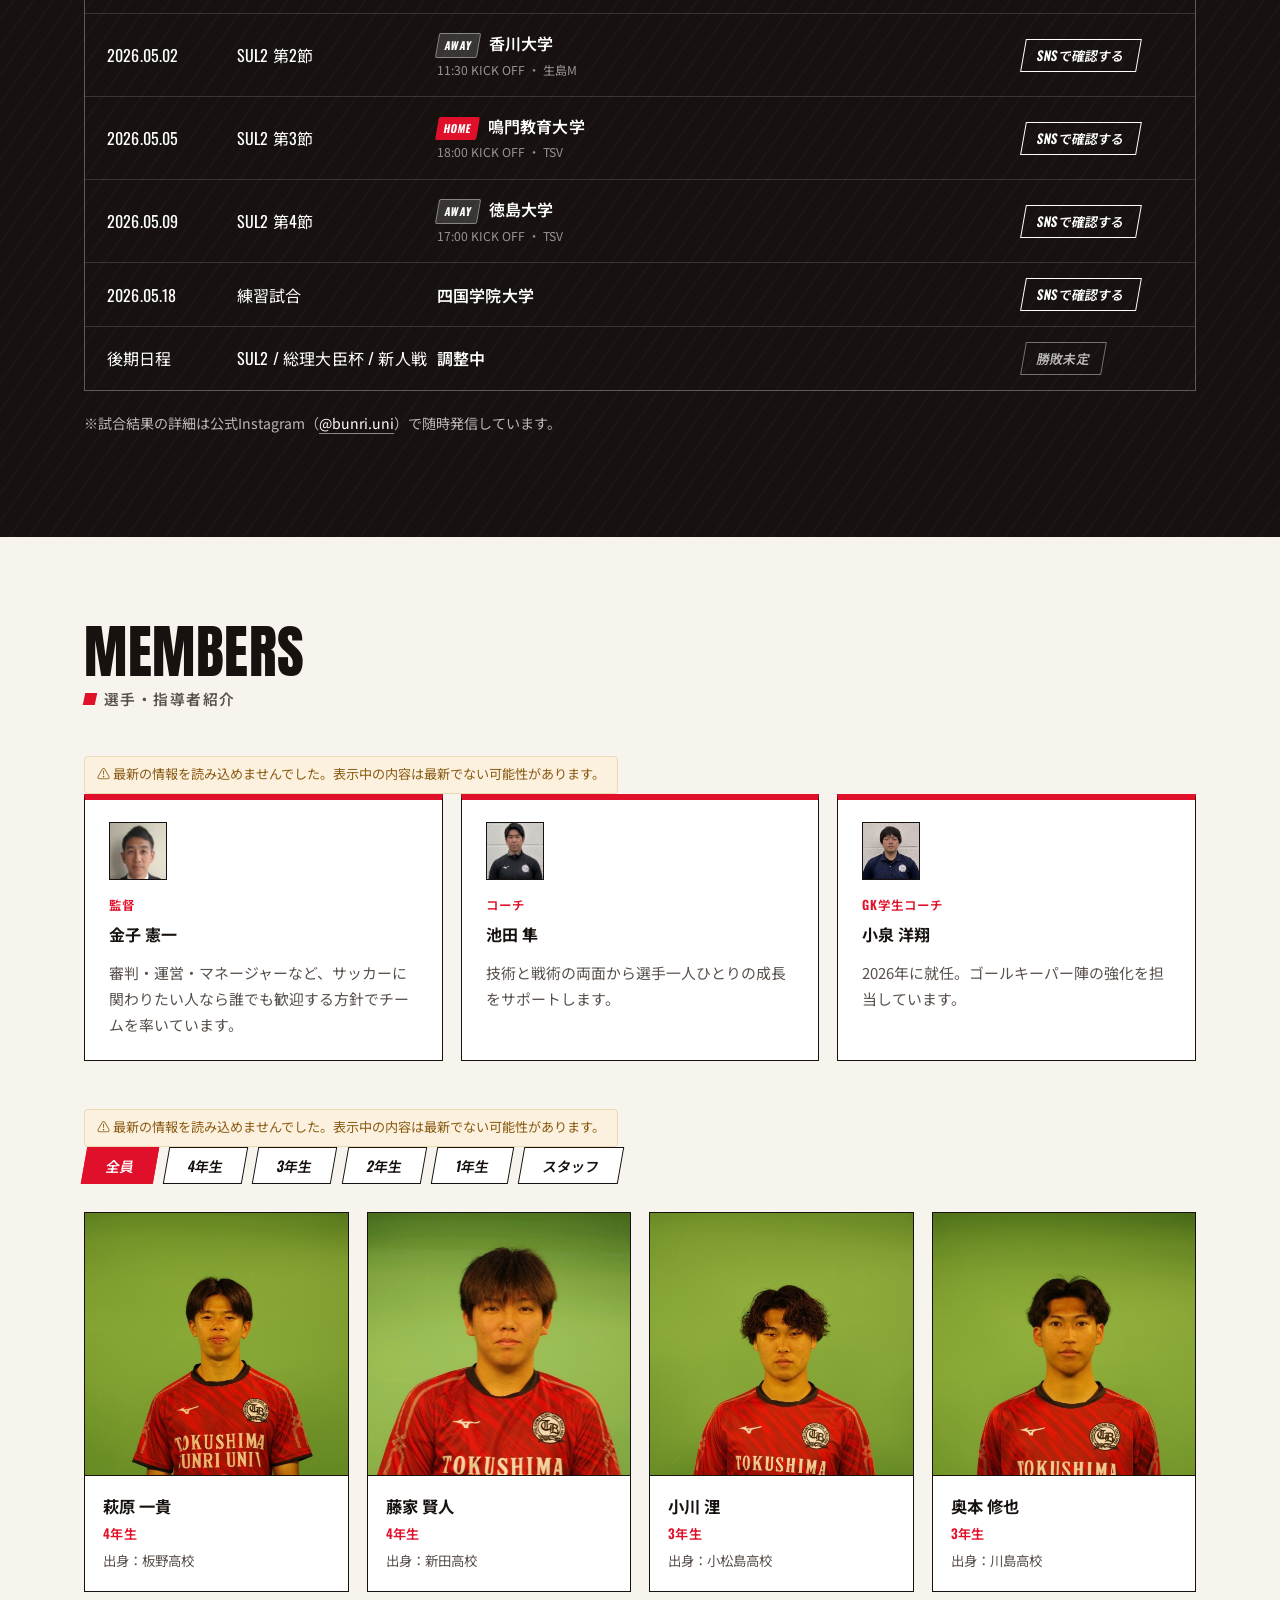
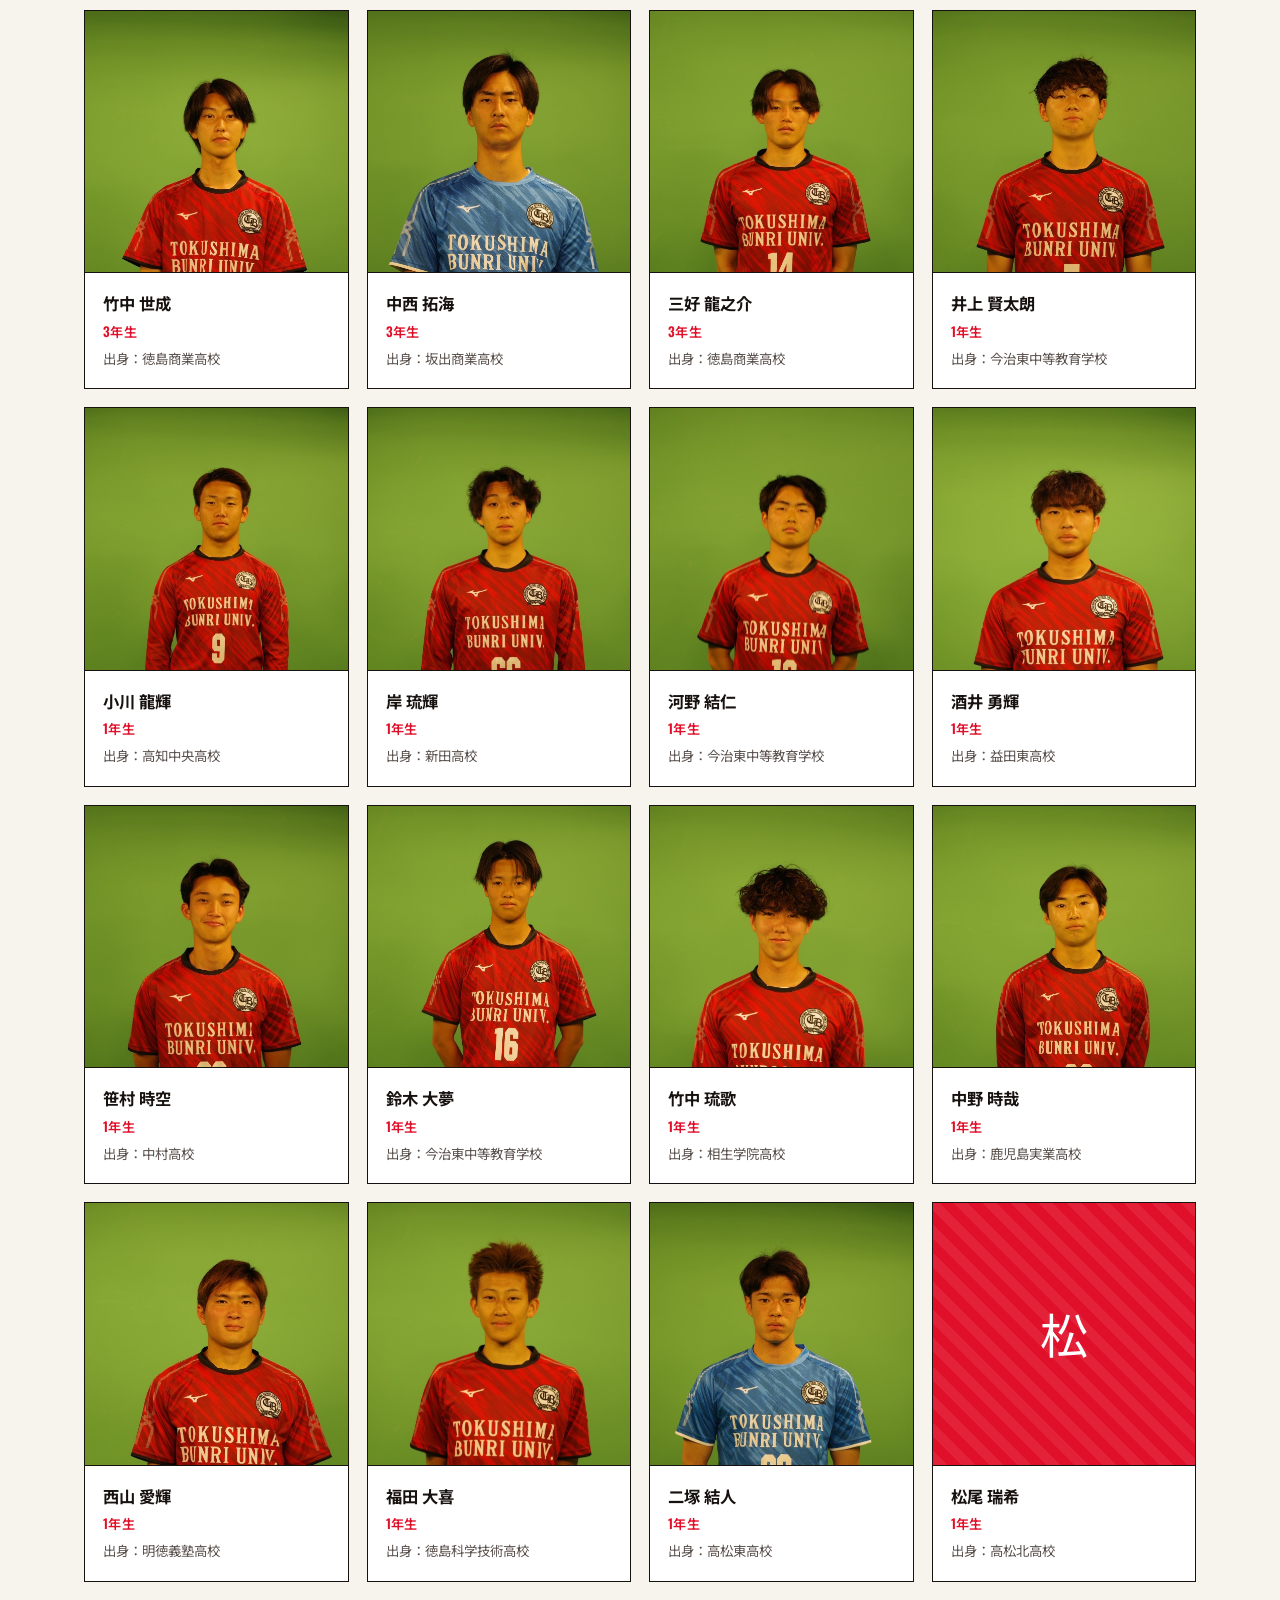
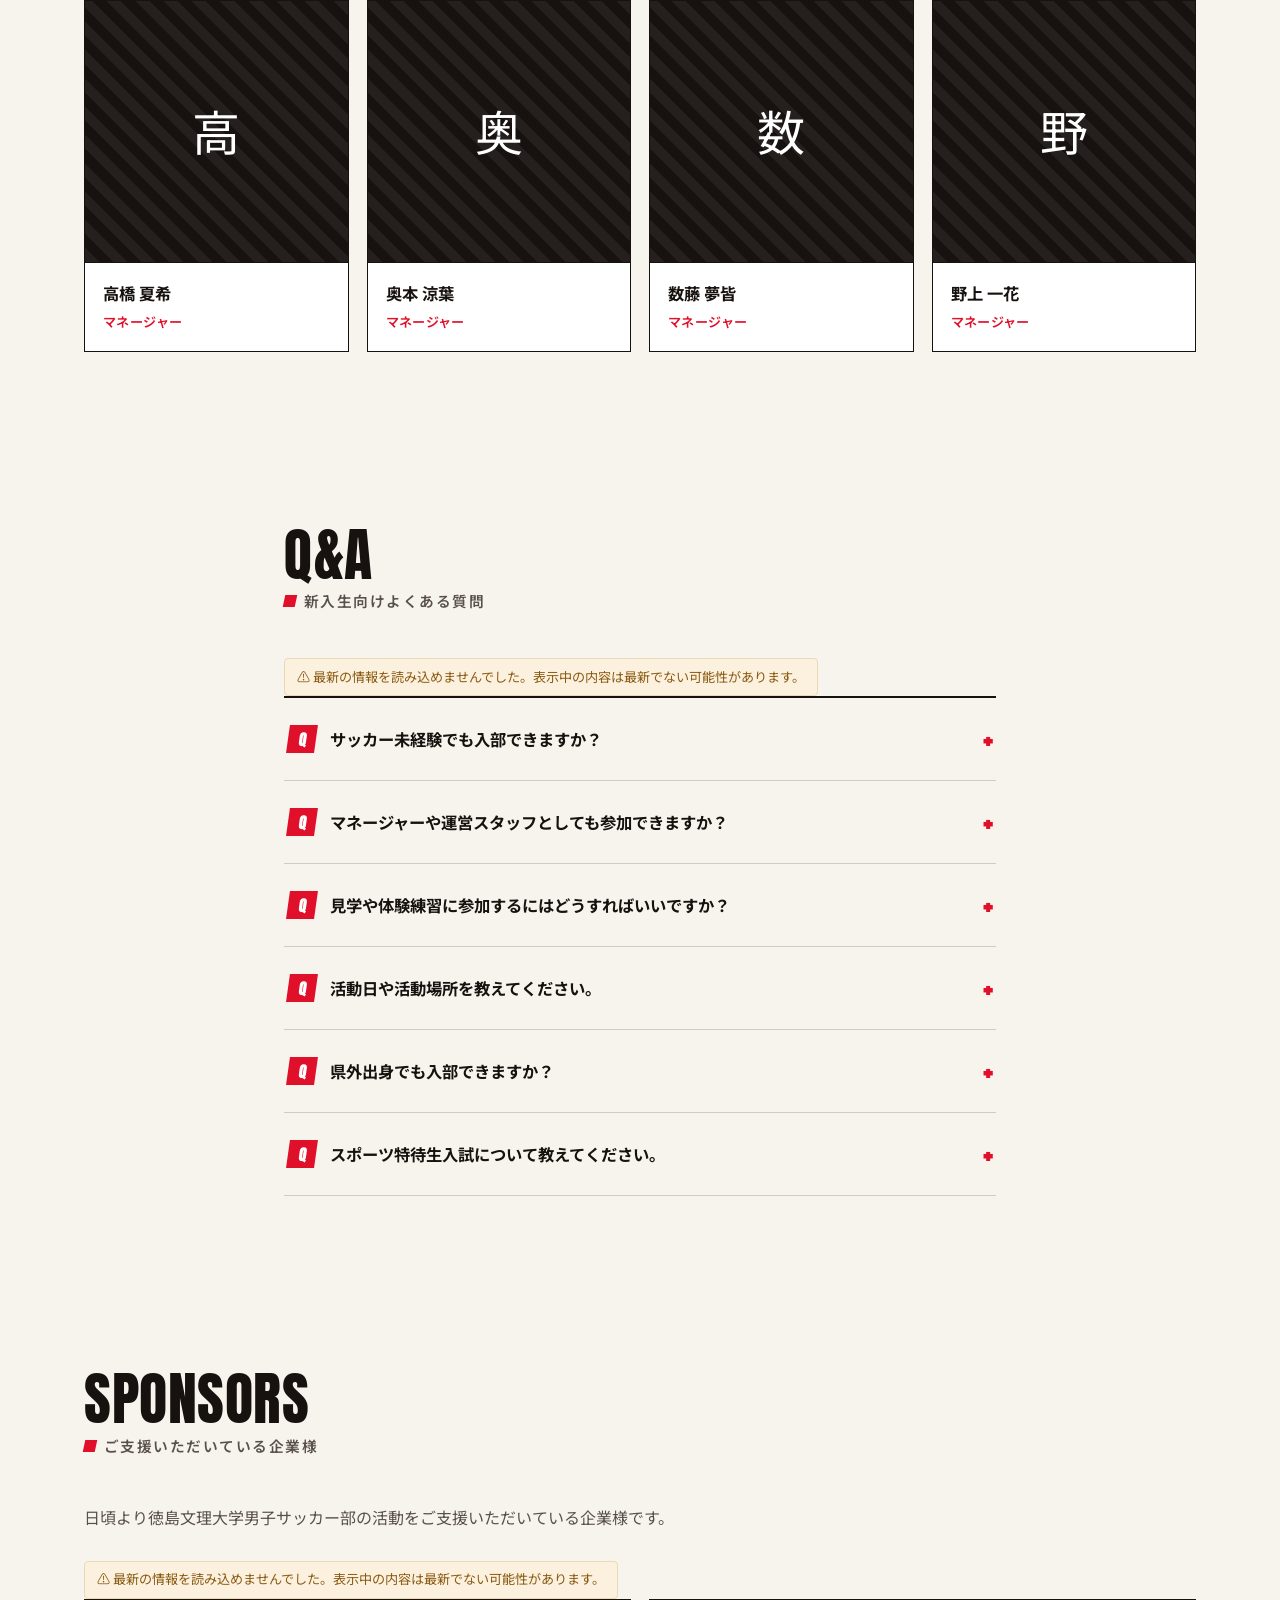
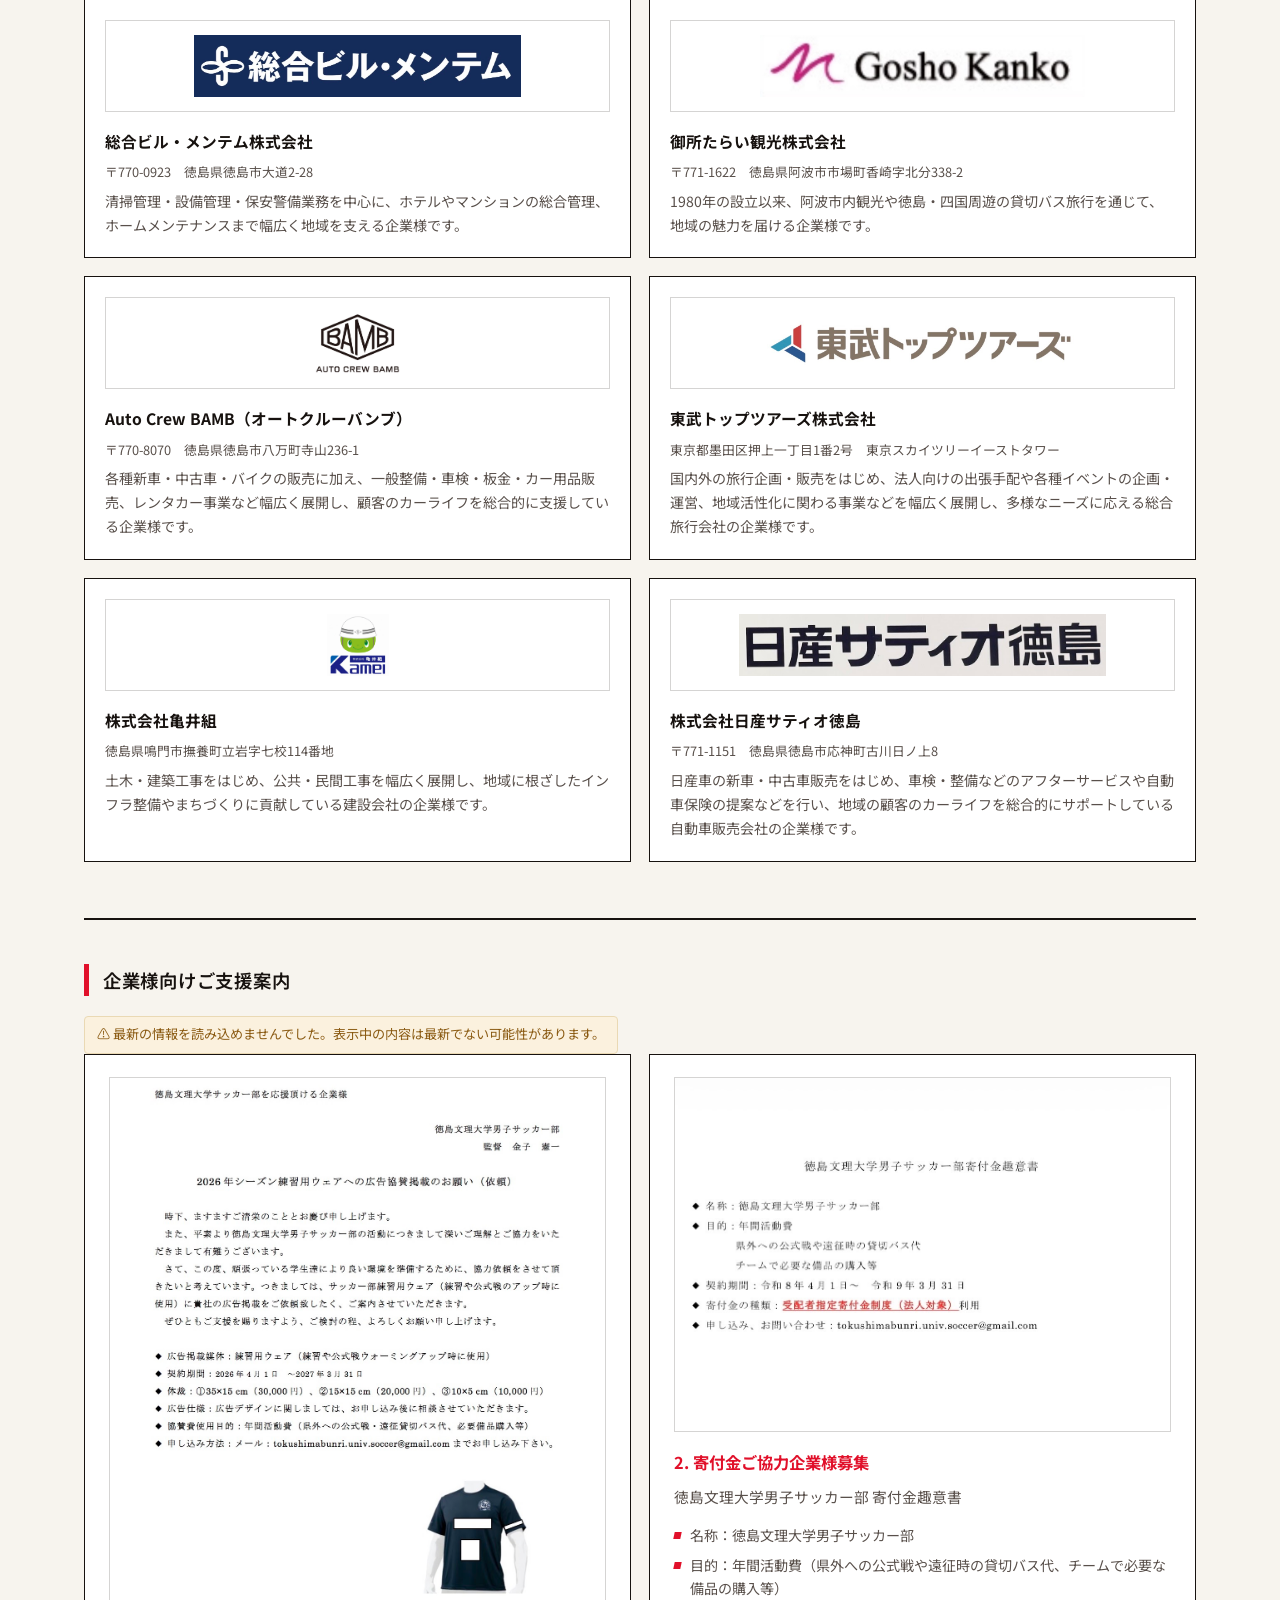
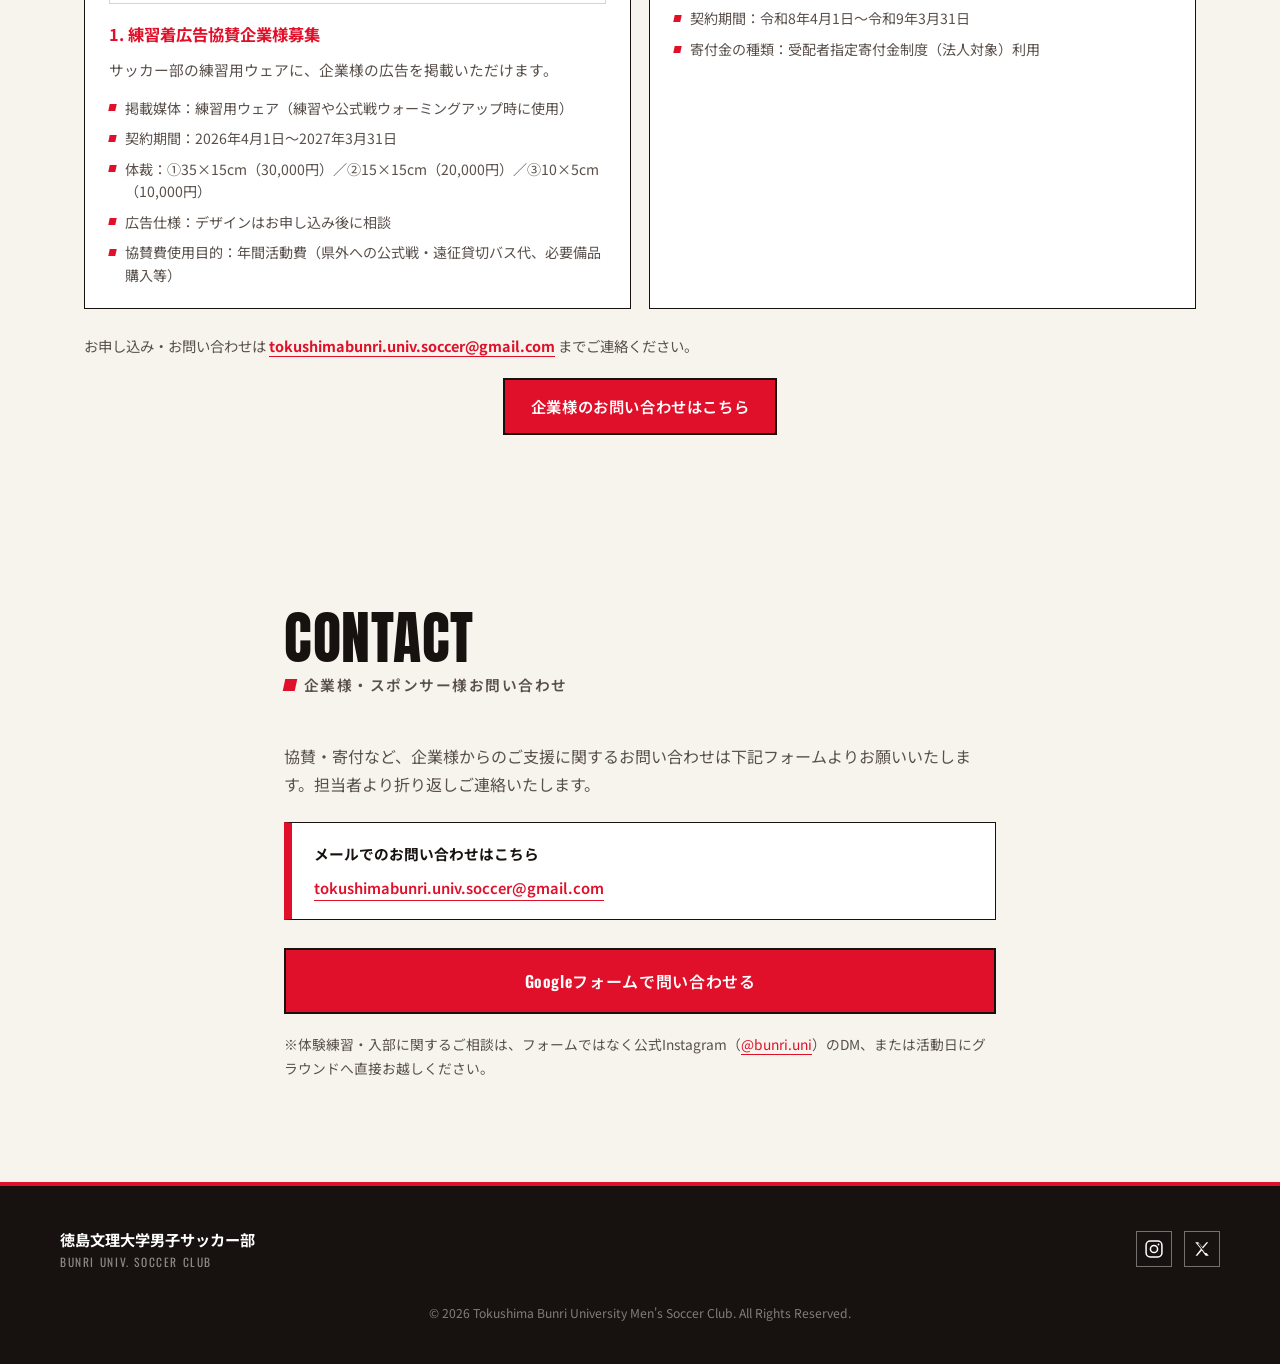
==== commit 07b5583a: "Add files via upload" ====
--- a/index.html
+++ b/index.html
@@ -40,12 +40,12 @@
 
     <nav class="primary-nav" id="primaryNav">
       <ul>
-        <li><a href="#news" class="nav-link">News</a></li>
-        <li><a href="#about" class="nav-link">About</a></li>
-        <li><a href="#schedule" class="nav-link">Schedule</a></li>
-        <li><a href="#members" class="nav-link">Members</a></li>
-        <li><a href="#faq" class="nav-link">Q&amp;A</a></li>
-        <li><a href="#sponsors" class="nav-link">Sponsors</a></li>
+        <li><a href="#news" class="nav-link" id="navNews">News</a></li>
+        <li><a href="#about" class="nav-link" id="navAbout">About</a></li>
+        <li><a href="#schedule" class="nav-link" id="navSchedule">Schedule</a></li>
+        <li><a href="#members" class="nav-link" id="navMembers">Members</a></li>
+        <li><a href="#faq" class="nav-link" id="navFaq">Q&amp;A</a></li>
+        <li><a href="#sponsors" class="nav-link" id="navSponsors">Sponsors</a></li>
       </ul>
       <a href="#" target="_blank" rel="noopener" class="btn btn-cta nav-cta js-instagram-link">体験・入部はこちら</a>
     </nav>
@@ -97,6 +97,9 @@
       <div class="news-grid" id="newsGrid">
         <!-- data.js の newsData がここに自動で表示されます -->
       </div>
+      <div class="section-extras" id="newsExtras">
+        <!-- 「その他」シートで「Newsの「◯◯」」という行を追加すると、ここに自動で表示されます -->
+      </div>
     </div>
   </section>
 
@@ -147,6 +150,9 @@
       <p class="results-note">
         ※試合結果の詳細は公式Instagram（<a href="#" target="_blank" rel="noopener" class="js-instagram-link"><span class="js-instagram-handle">@bunri.uni</span></a>）で随時発信しています。
       </p>
+      <div class="section-extras section-extras--light" id="scheduleExtras">
+        <!-- 「その他」シートで「Scheduleの「◯◯」」という行を追加すると、ここに自動で表示されます -->
+      </div>
     </div>
   </section>
 
@@ -176,6 +182,9 @@
         <!-- data.js の playersData がここに自動で表示されます -->
       </div>
       <p class="filter-empty" id="filterEmpty" hidden>該当する部員がいません。</p>
+      <div class="section-extras" id="membersExtras">
+        <!-- 「その他」シートで「Membersの「◯◯」」という行を追加すると、ここに自動で表示されます -->
+      </div>
     </div>
   </section>
 
@@ -189,6 +198,9 @@
       <div class="accordion" id="faqAccordion">
         <!-- data.js の faqData がここに自動で表示されます -->
       </div>
+      <div class="section-extras" id="faqExtras">
+        <!-- 「その他」シートで「Q&amp;Aの「◯◯」」という行を追加すると、ここに自動で表示されます -->
+      </div>
     </div>
   </section>
 
@@ -204,6 +216,9 @@
       <ul class="sponsor-grid" id="sponsorGrid">
         <!-- data.js の sponsorsData がここに自動で表示されます -->
       </ul>
+      <div class="section-extras" id="sponsorsExtras">
+        <!-- 「その他」シートで「Sponsorsの「◯◯」」という行を追加すると、ここに自動で表示されます -->
+      </div>
 
       <div class="sponsor-support">
         <h3 class="sub-title">企業様向けご支援案内</h3>
--- a/styles.css
+++ b/styles.css
@@ -550,6 +550,23 @@
   gap: 14px;
   margin: 0;
 }
+/* 「その他」シートで各セクションに自由に追加できる補足カード
+   （News/Schedule/Members/Q&A/Sponsors共通。中身が無い時は何も表示されない） */
+.section-extras{
+  display: grid;
+  grid-template-columns: 1fr 1fr;
+  gap: 14px;
+  margin: 24px 0 0;
+  padding: 0;
+  list-style: none;
+}
+.section-extras:empty{ display: none; margin: 0; }
+.section-extras--light .fact-card{ background: transparent; border-color: rgba(255,255,255,.35); color: var(--white); }
+.section-extras--light .fact-card dt{ color: var(--red); }
+.section-extras--light .fact-note{ color: rgba(255,255,255,.6); }
+@media (max-width: 640px){
+  .section-extras{ grid-template-columns: 1fr; }
+}
 .fact-card{
   background: var(--white);
   border: 1.5px solid var(--ink);
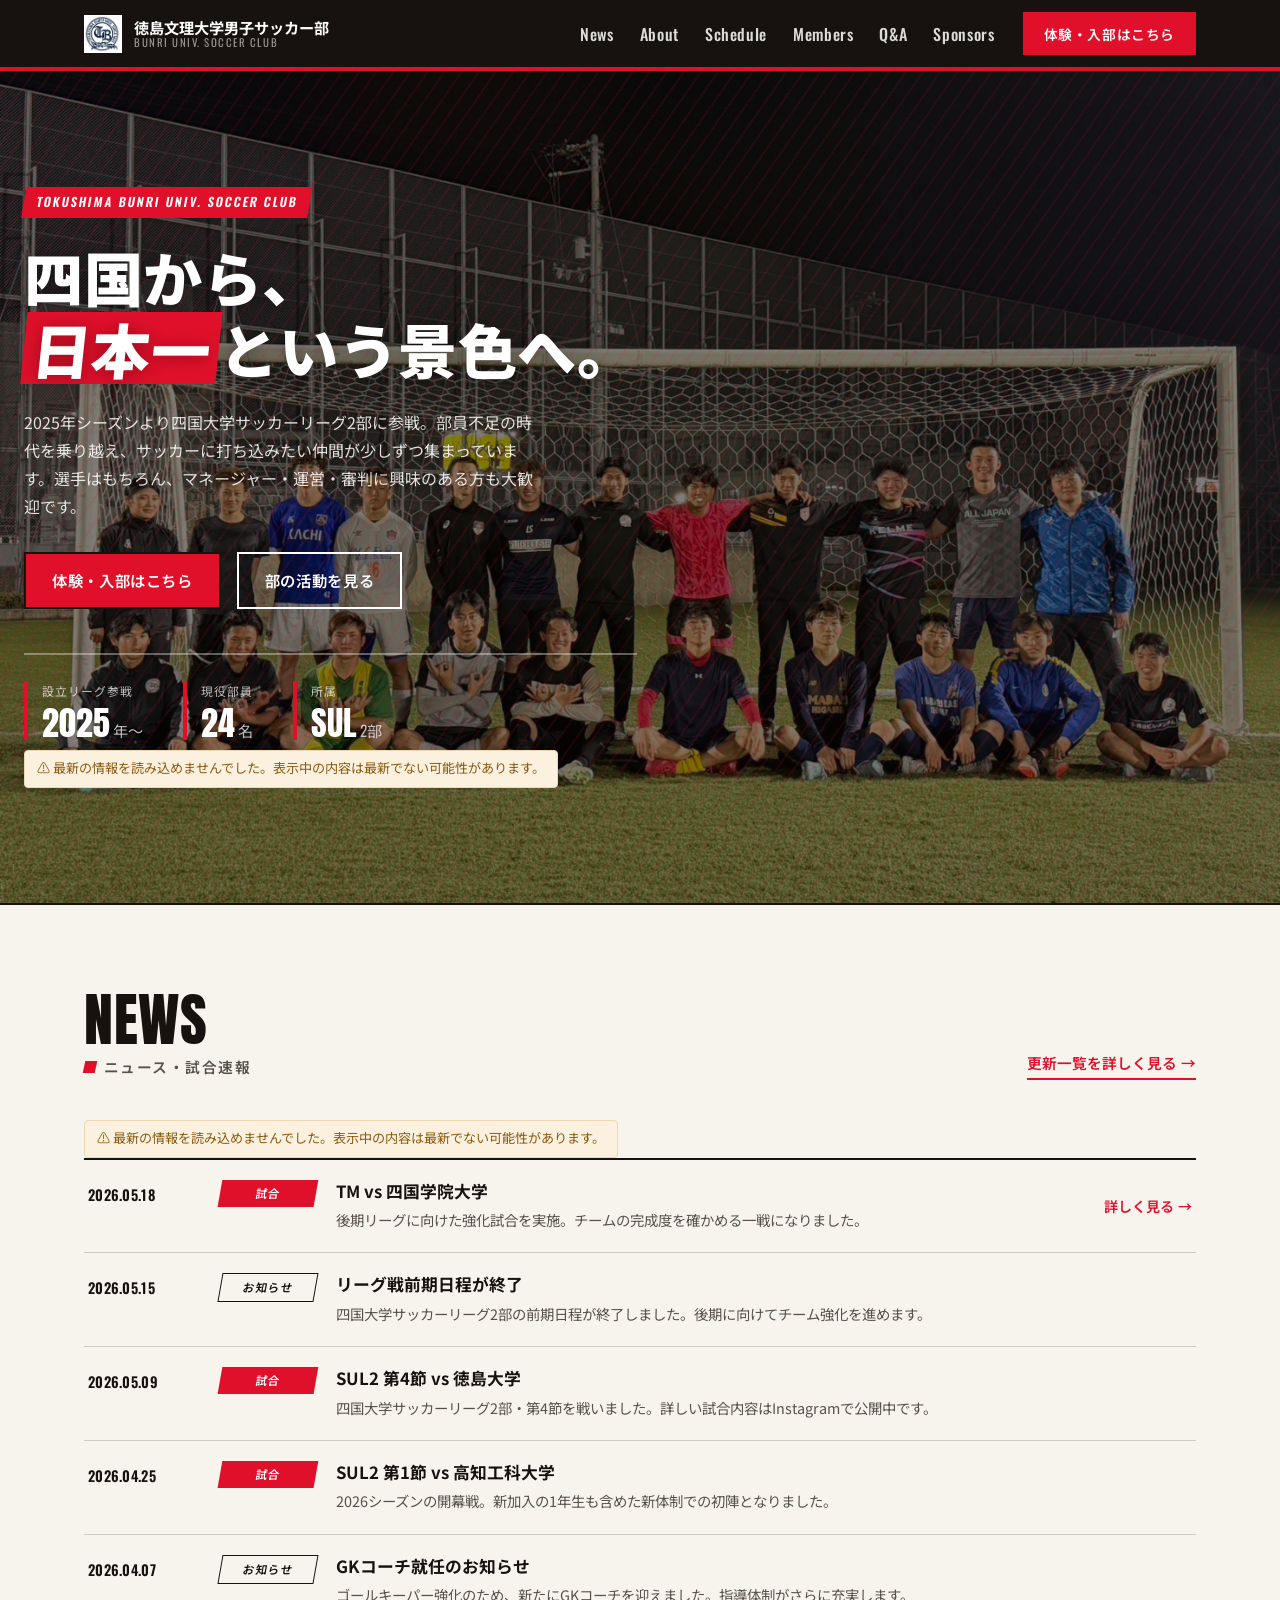
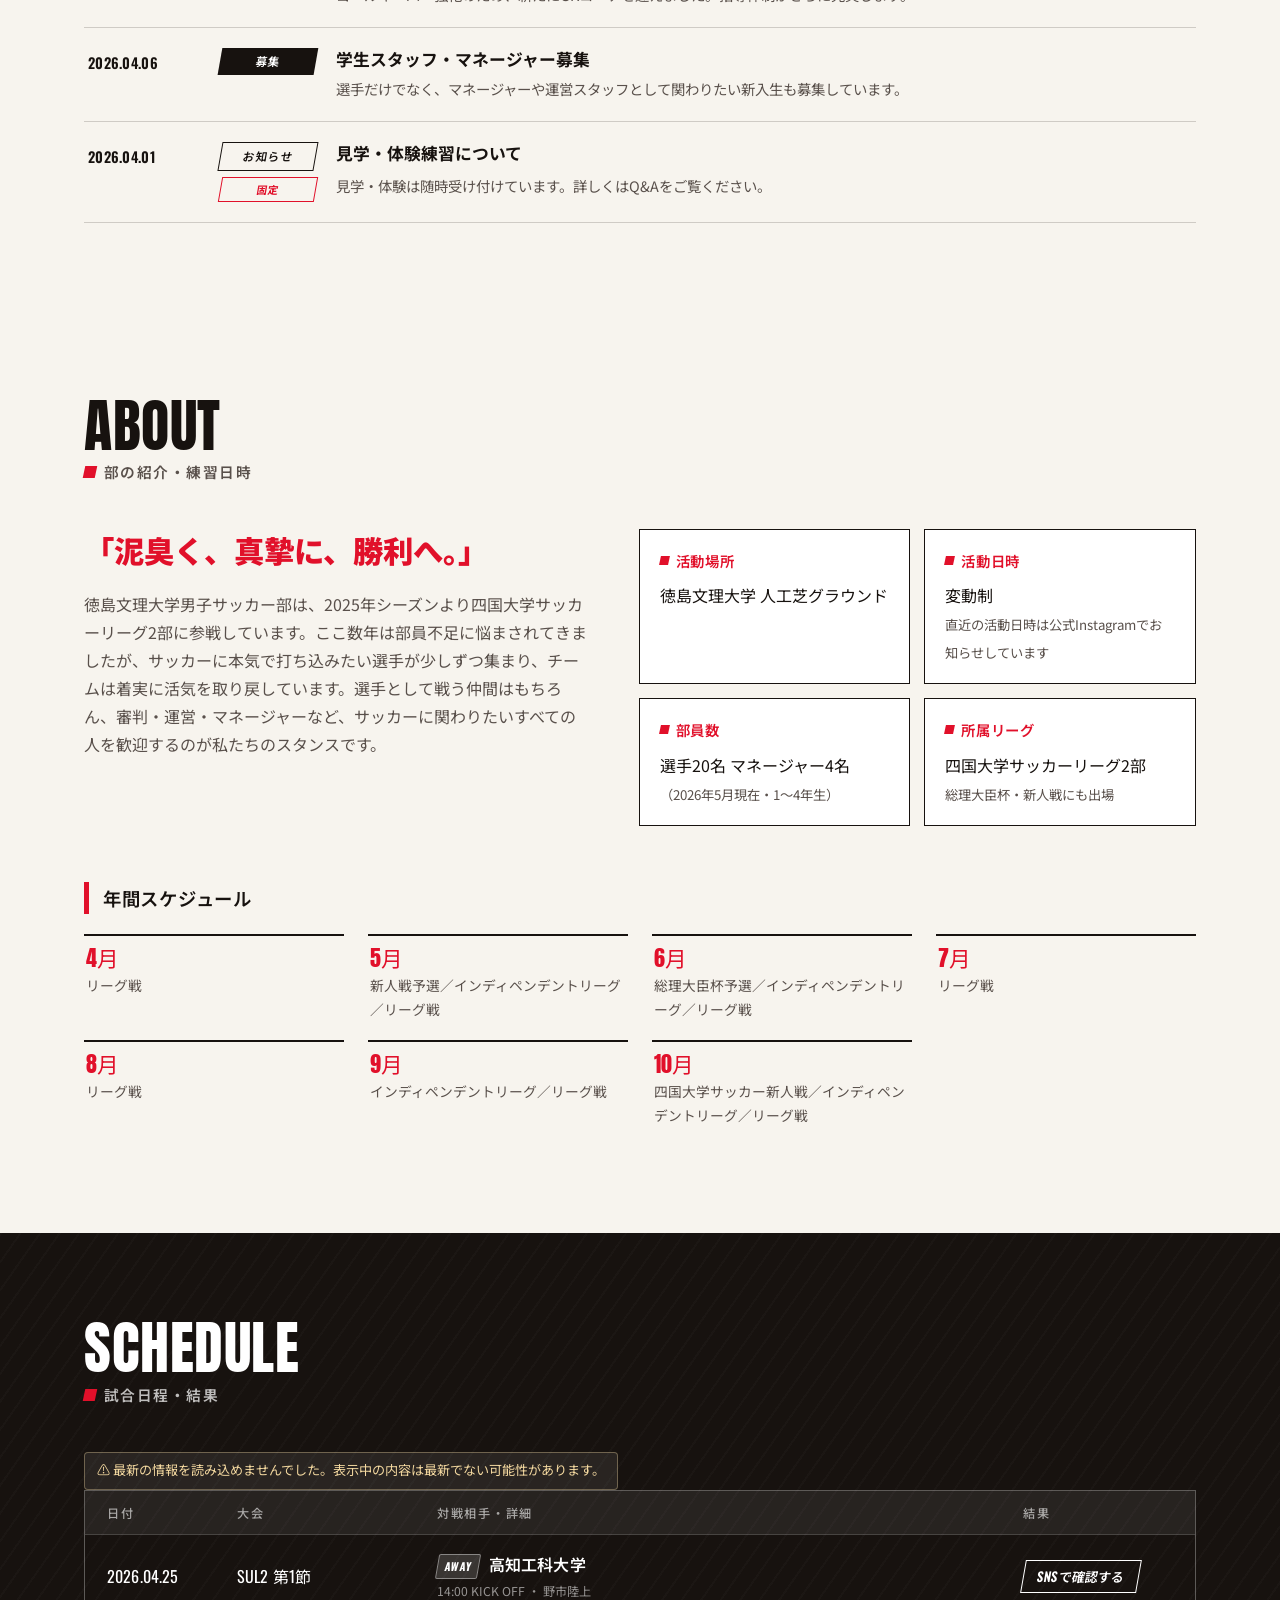
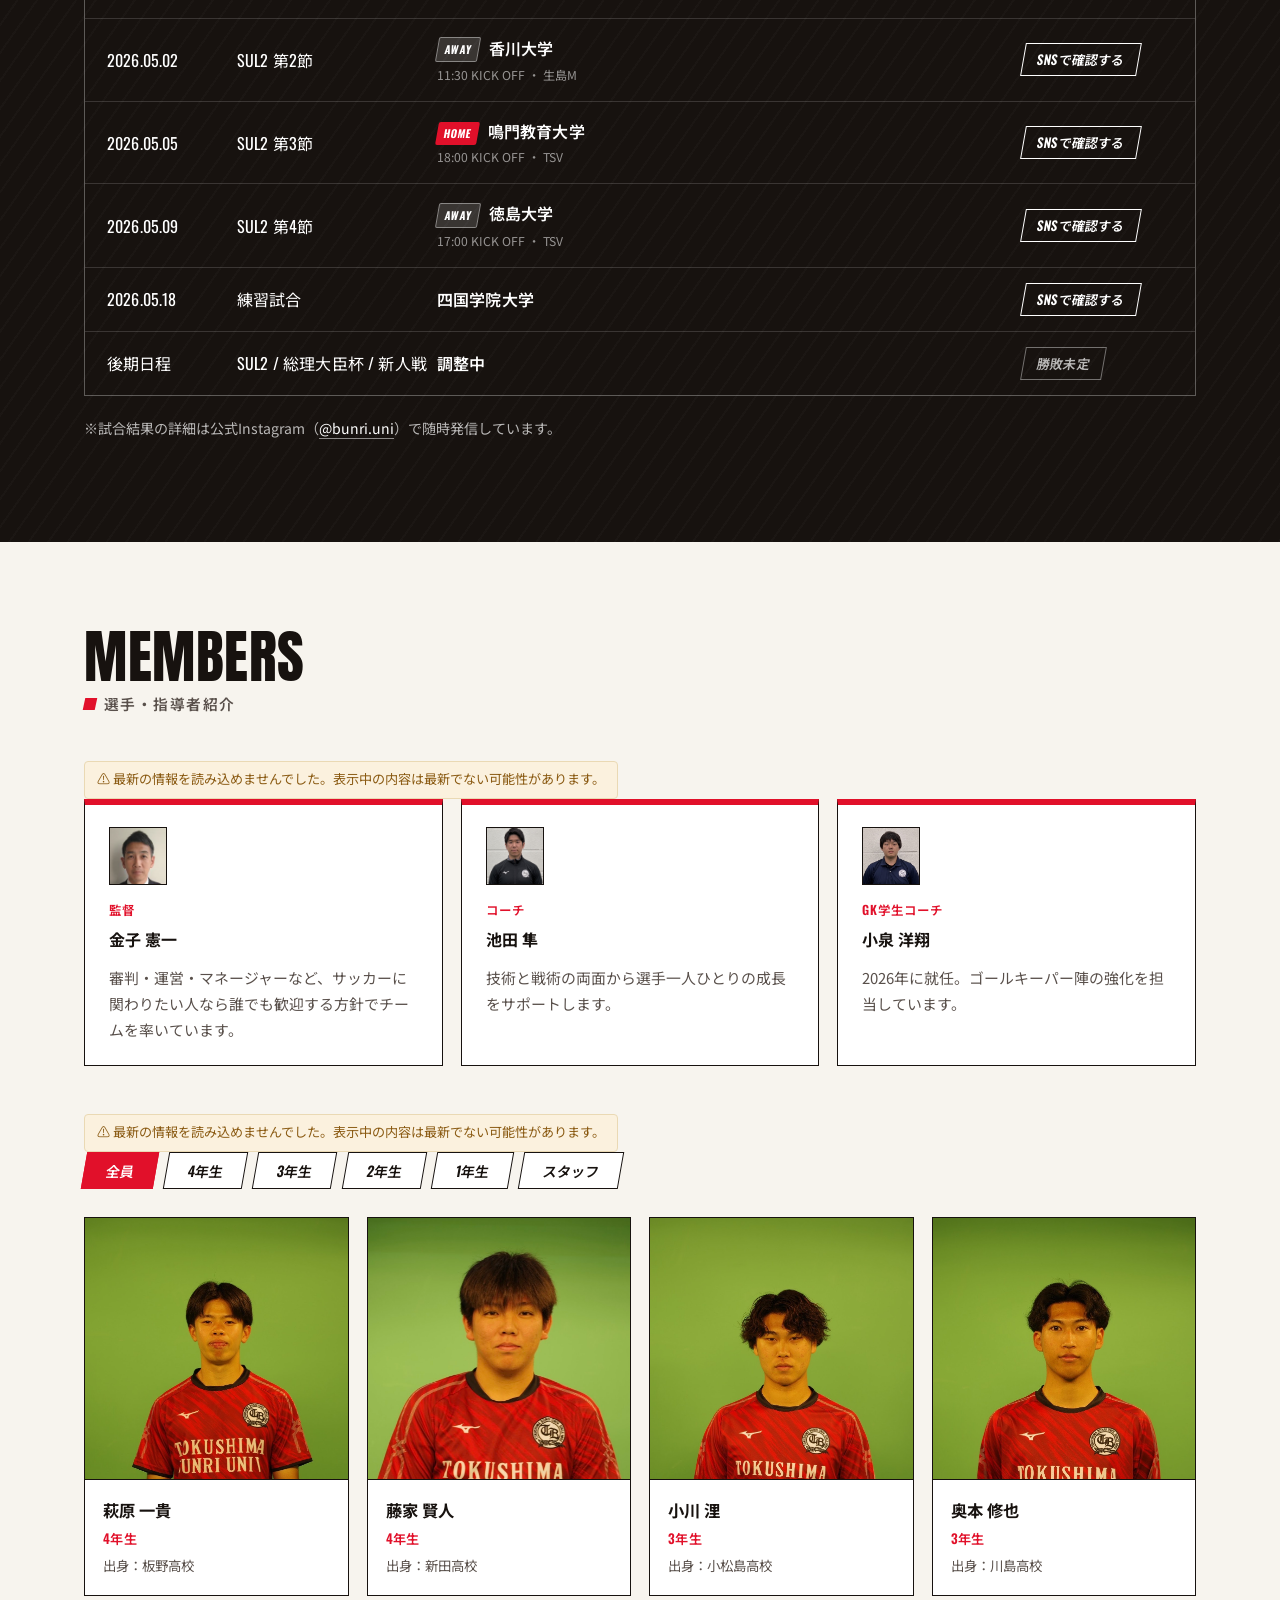
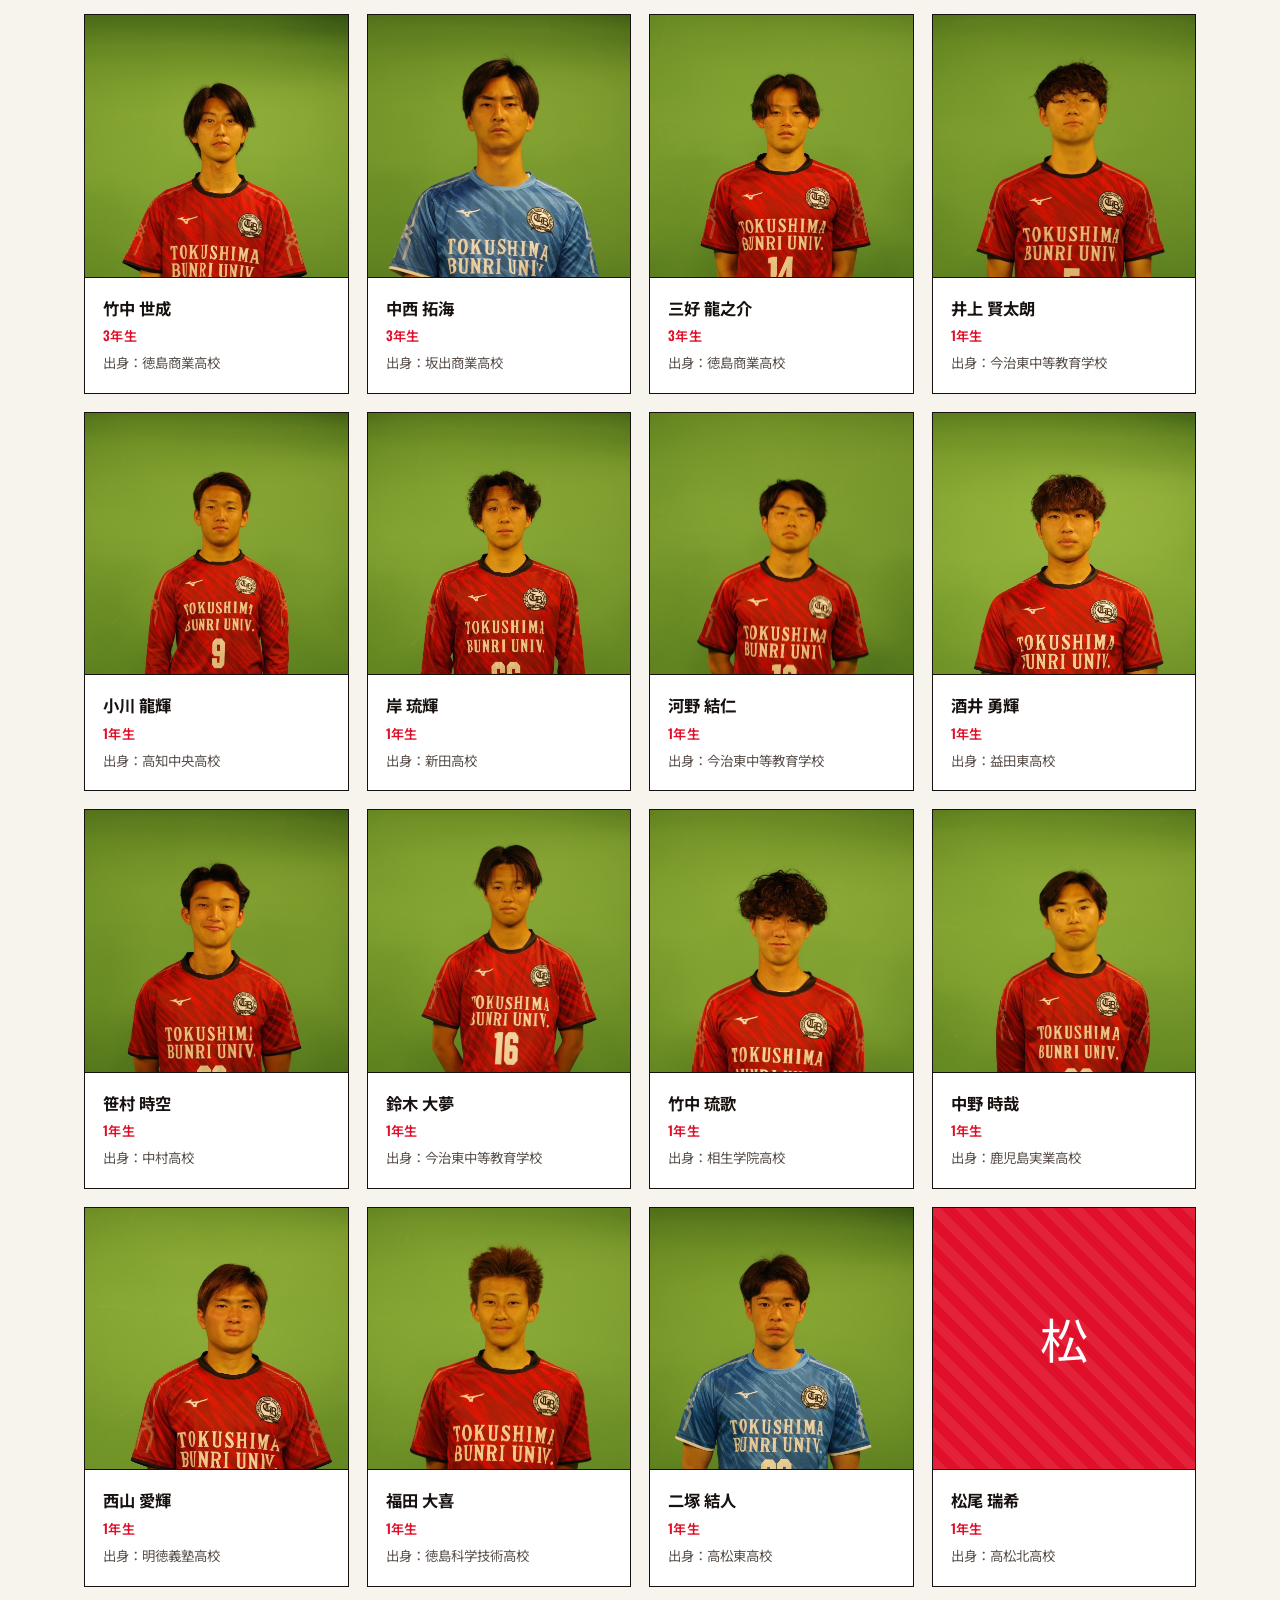
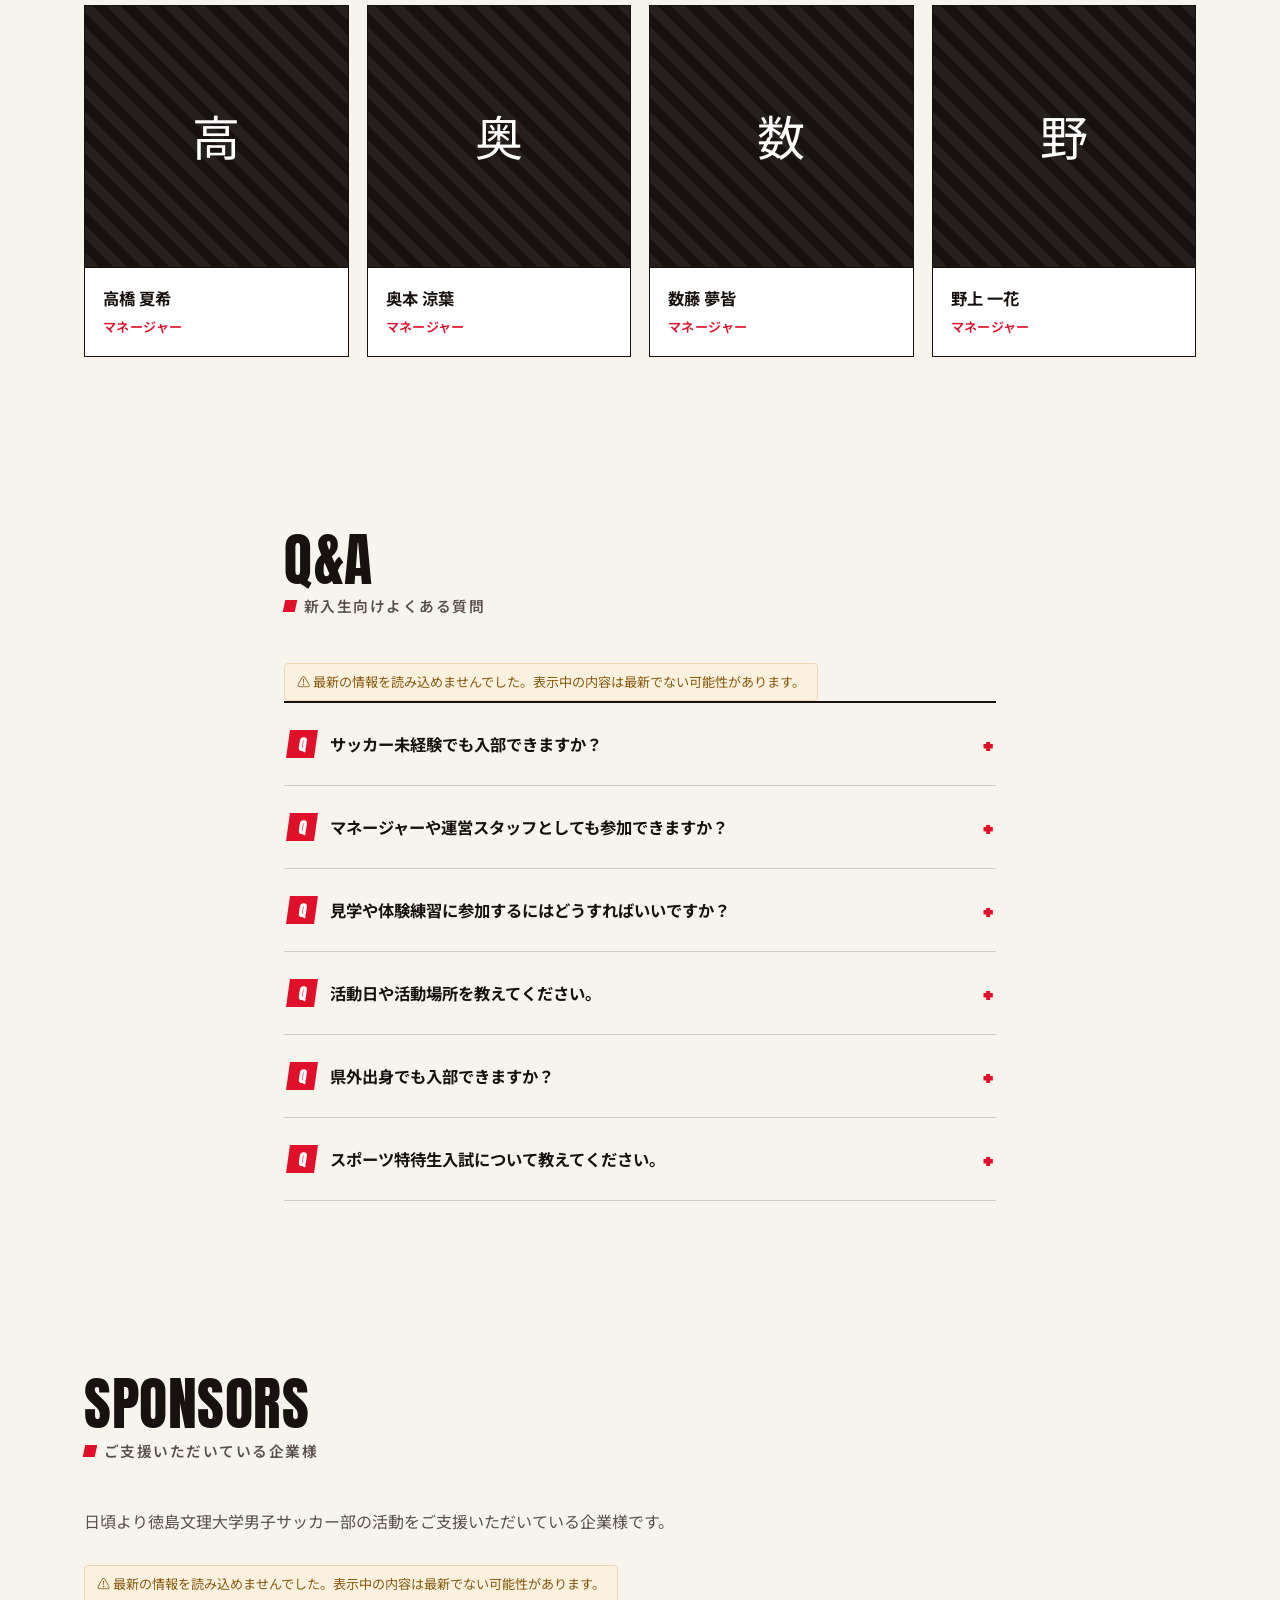
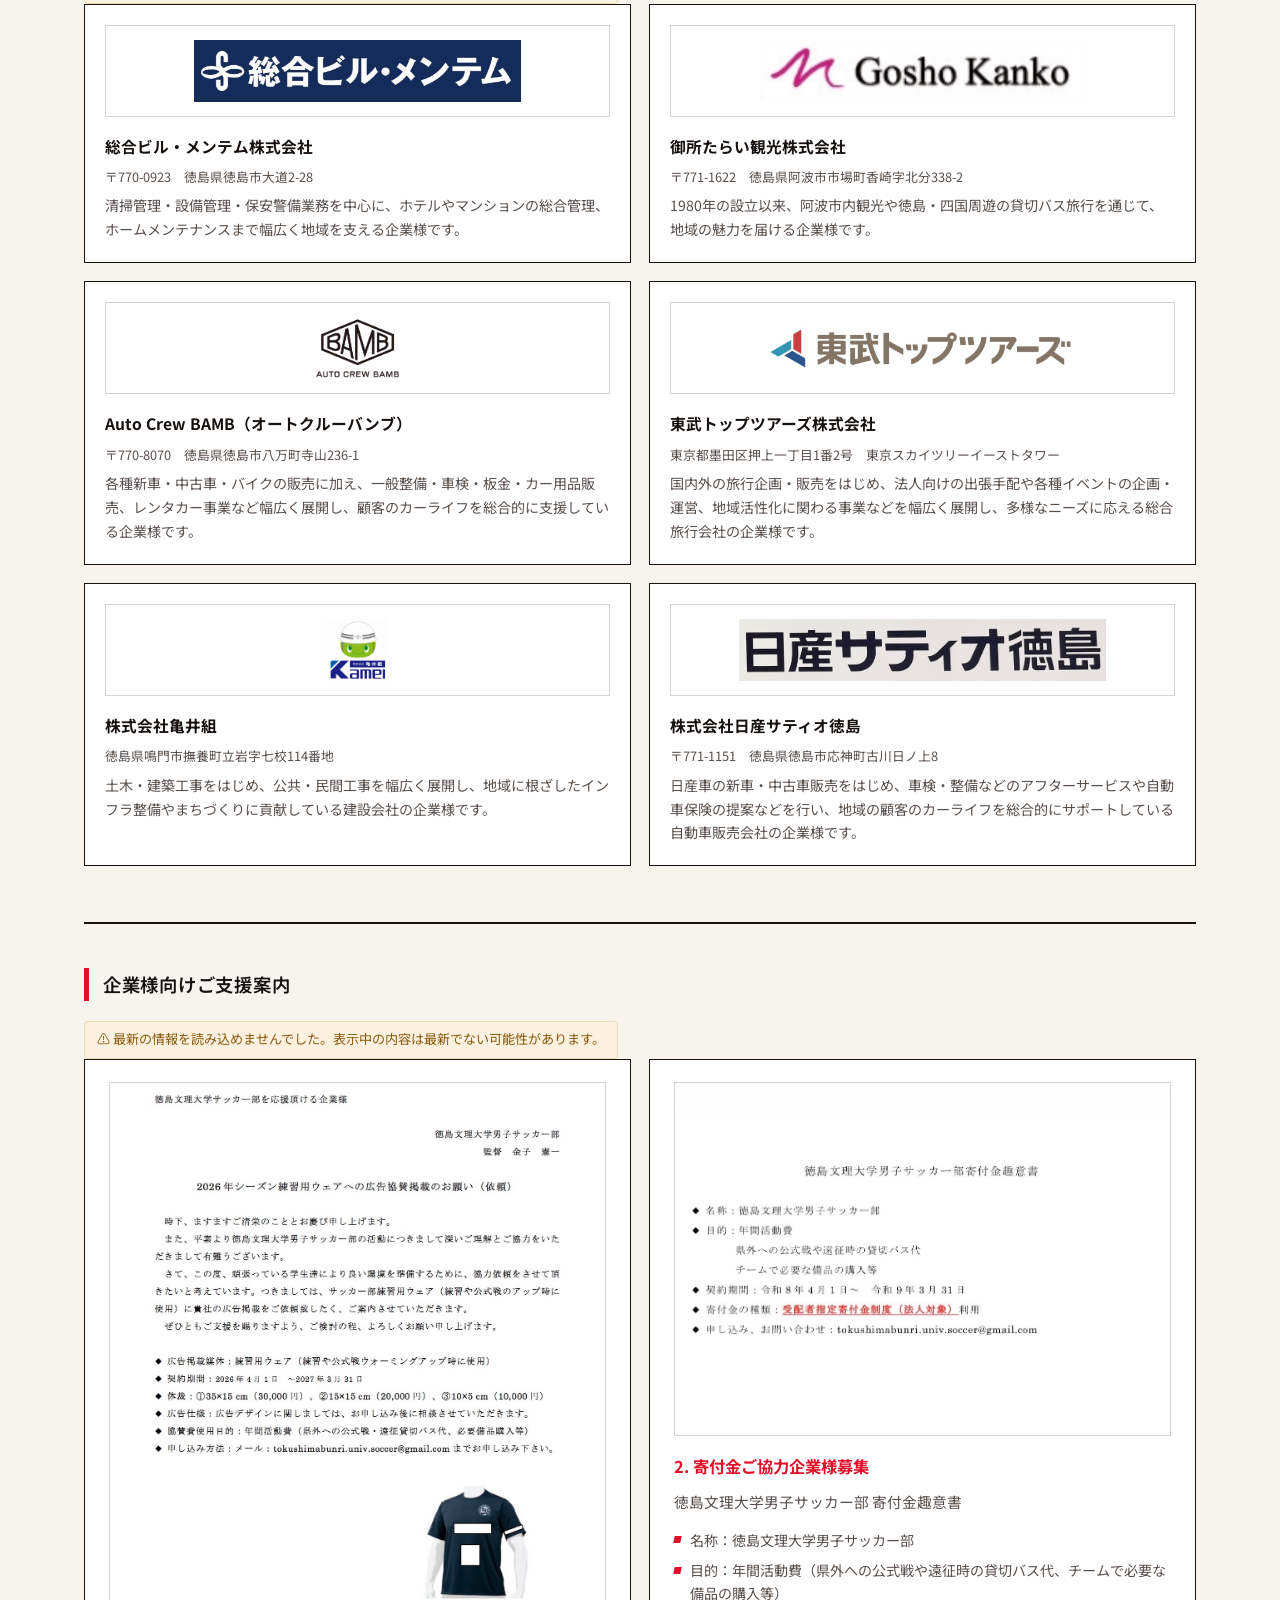
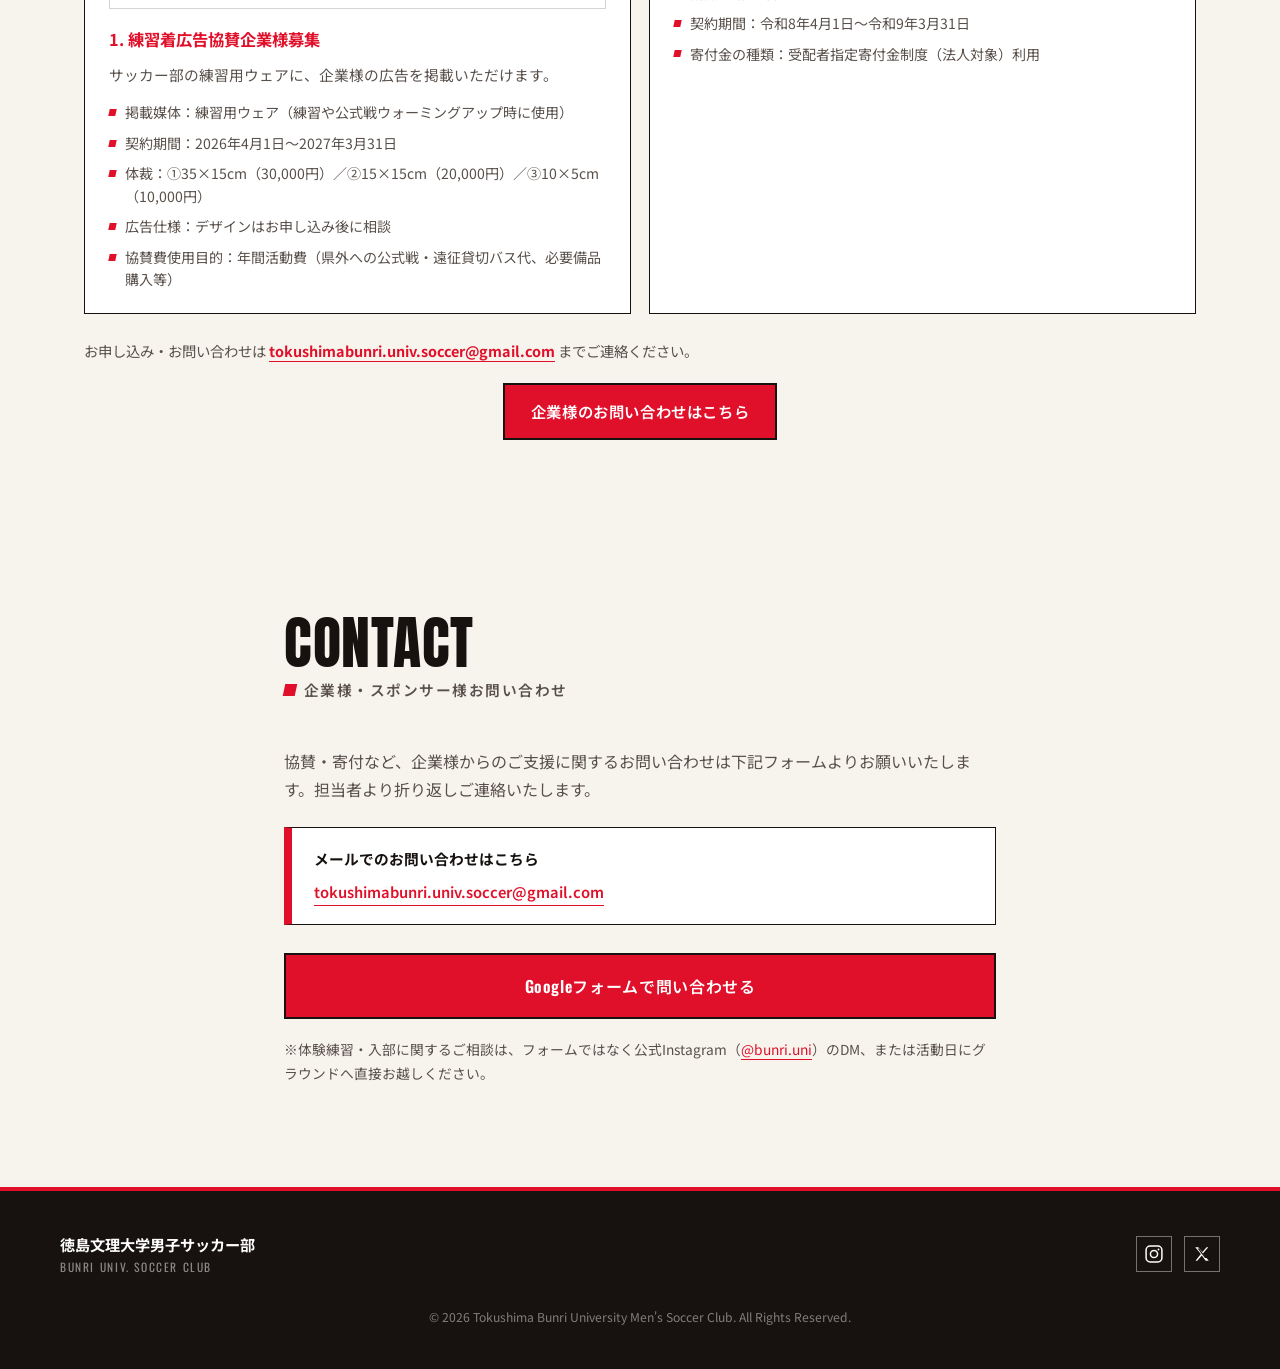
==== commit dbc349e7: "Add files via upload" ====
--- a/index.html
+++ b/index.html
@@ -57,6 +57,20 @@
   <!-- ===== HERO =====
        見出し・写真・数字は data.js の heroData から自動反映されます -->
   <section class="hero" aria-label="トップビジュアル">
+    <!-- heroData.photo に画像パスがあれば、ここに自動で写真（複数指定でスライドショー）が表示されます。
+         無ければ下のダミー表示のままになります。 -->
+    <div class="hero-photo" id="heroPhoto">
+      <div class="photo-placeholder">
+        <svg viewBox="0 0 64 64" width="64" height="64" aria-hidden="true">
+          <circle cx="32" cy="32" r="27" fill="none" stroke="currentColor" stroke-width="2"/>
+          <path d="M32 13 L40 19 L37 29 L27 29 L24 19 Z" fill="currentColor"/>
+        </svg>
+        <span>TEAM PHOTO</span>
+      </div>
+    </div>
+    <!-- 写真の上に敷く暗めのベタ塗り（グラデーションは使わず、単色の半透明パネルで
+         文字を読みやすくする。このサイトの「面で分ける」デザイン方針に合わせている） -->
+    <div class="hero-overlay" aria-hidden="true"></div>
     <div class="hero-arc" aria-hidden="true"></div>
     <div class="hero-inner">
       <p class="eyebrow" id="heroEyebrow"></p>
@@ -71,17 +85,6 @@
       </dl>
       <p class="sync-warning" id="settingsSyncWarning" hidden>⚠ 最新の情報を読み込めませんでした。表示中の内容は最新でない可能性があります。</p>
     </div>
-    <!-- heroData.photo に画像パスがあれば、ここに自動で写真が表示されます。
-         無ければ下のダミー表示のままになります。 -->
-    <div class="hero-photo" id="heroPhoto">
-      <div class="photo-placeholder">
-        <svg viewBox="0 0 64 64" width="64" height="64" aria-hidden="true">
-          <circle cx="32" cy="32" r="27" fill="none" stroke="currentColor" stroke-width="2"/>
-          <path d="M32 13 L40 19 L37 29 L27 29 L24 19 Z" fill="currentColor"/>
-        </svg>
-        <span>TEAM PHOTO</span>
-      </div>
-    </div>
   </section>
 
   <!-- ===== NEWS =====
--- a/styles.css
+++ b/styles.css
@@ -18,6 +18,7 @@
   --font-body: "Noto Sans JP", sans-serif;
 
   --max-width: 1160px;
+  --header-height: 66px; /* .site-header の実際の高さの目安（ヒーローを「画面いっぱい」にする計算に使う） */
 }
 
 *, *::before, *::after{ box-sizing: border-box; }
@@ -289,35 +290,69 @@
 }
 
 /* =========================================================
-   HERO（明るい紙色ベース＋黒の大見出し＋赤のマーカー）
+   HERO（写真を画面いっぱいに敷き、暗めのベタ塗りパネルで
+   文字を読みやすくする。グラデーションではなく単色の半透明を
+   使うことで、このサイトの「面で分ける」ポスター的な方針を保つ）
 ========================================================= */
 .hero{
   position: relative;
   overflow: hidden;
-  background: var(--paper);
-  color: var(--ink);
-  padding: 92px 24px 84px;
-  display: grid;
-  grid-template-columns: 1.12fr .88fr;
-  align-items: center;
-  gap: 48px;
+  background: var(--ink); /* 写真が読み込まれる前・無い場合の下地 */
+  color: var(--white);
+  padding: 80px 24px;
+  display: flex;
+  align-items: center;
   border-bottom: 2px solid var(--ink);
-}
-/* 右側にうっすら赤の斜線テクスチャ（ポスターの網掛け風） */
+  /* ヘッダー(sticky)の高さを差し引いて、ヘッダー＋ヒーローでちょうど画面1枚分になるようにする。
+     dvh対応ブラウザでは、スマホのアドレスバーの出し引きにも自然に追従する */
+  height: calc(100vh - var(--header-height));
+  height: calc(100dvh - var(--header-height));
+  min-height: 480px; /* 極端に低い画面でも文字が窮屈にならないための下限 */
+}
+/* 写真（1枚 or 複数枚のスライドショー）：背景として画面いっぱいに敷く */
+.hero-photo{
+  position: absolute;
+  inset: 0;
+  z-index: 0;
+  overflow: hidden;
+  background: var(--ink);
+}
+.hero-slide{
+  position: absolute;
+  inset: 0;
+  opacity: 0;
+  transition: opacity 1.1s ease;
+  z-index: 0;
+}
+.hero-slide.is-active{ opacity: 1; z-index: 1; }
+.hero-photo-img{
+  width: 100%;
+  height: 100%;
+  object-fit: cover;
+  display: block;
+}
+/* 写真の上に敷く、単色の半透明パネル（文字を読みやすくするため。
+   グラデーションは使わない） */
+.hero-overlay{
+  position: absolute;
+  inset: 0;
+  z-index: 1;
+  background: rgba(10, 8, 7, .52);
+  pointer-events: none;
+}
+/* うっすら赤の斜線テクスチャ（ポスターの網掛け風）。画面全体に敷く */
 .hero-arc{
   position: absolute;
-  top: 0;
-  right: 0;
-  width: 46%;
-  height: 100%;
+  inset: 0;
+  z-index: 2;
   pointer-events: none;
   background: repeating-linear-gradient(
     -55deg,
     transparent 0 12px,
-    rgba(225,16,42,.07) 12px 14px
+    rgba(225,16,42,.1) 12px 14px
   );
 }
-.hero-inner{ position: relative; z-index: 2; max-width: 640px; }
+.hero-inner{ position: relative; z-index: 3; max-width: 640px; }
 .eyebrow{
   display: inline-block;
   font-family: var(--font-label);
@@ -336,6 +371,8 @@
   font-size: clamp(2.3rem, 5.4vw, 3.7rem);
   line-height: 1.22;
   letter-spacing: .01em;
+  color: var(--white);
+  text-shadow: 0 2px 18px rgba(0,0,0,.35); /* 写真の明暗が揺れても文字の輪郭が飛ばないように */
 }
 .hero-copy-accent{
   display: inline-block;
@@ -347,17 +384,19 @@
 .hero-sub{
   margin: 24px 0 32px;
   font-size: 1rem;
-  color: var(--ink-soft);
+  color: rgba(255,255,255,.86);
   max-width: 520px;
 }
 .hero-actions{ display: flex; gap: 16px; flex-wrap: wrap; margin-bottom: 44px; }
+.hero .btn-ghost{ border-color: var(--white); color: var(--white); }
+.hero .btn-ghost:hover{ background: var(--white); color: var(--ink); box-shadow: 5px 5px 0 rgba(255,255,255,.35); }
 
 .hero-stats{
   display: flex;
   gap: 40px;
   margin: 0;
   padding-top: 26px;
-  border-top: 2px solid var(--ink);
+  border-top: 2px solid rgba(255,255,255,.35);
   flex-wrap: wrap;
 }
 .hero-stats > div{
@@ -368,7 +407,7 @@
   font-family: var(--font-label);
   font-size: .74rem;
   letter-spacing: .08em;
-  color: var(--ink-soft);
+  color: rgba(255,255,255,.72);
   margin-bottom: 4px;
 }
 .hero-stats dd{
@@ -376,33 +415,38 @@
   font-family: var(--font-display);
   font-size: 2.1rem;
   line-height: 1;
-  color: var(--ink);
+  color: var(--white);
 }
 .hero-stats dd span{
   font-size: .95rem;
   font-family: var(--font-label);
   margin-left: 3px;
-  color: var(--ink-soft);
-}
-
-/* 写真：黒枠＋赤のベタ塗りずらし影 */
-.hero-photo{
-  position: relative;
-  z-index: 2;
-  aspect-ratio: 4 / 5;
-  overflow: hidden;
-  border: 2px solid var(--ink);
-  box-shadow: 12px 12px 0 var(--red);
-  background: var(--ink);
-}
-.hero-photo-img{
-  position: relative;
-  z-index: 2;
-  width: 100%;
-  height: 100%;
-  object-fit: cover;
-  display: block;
-}
+  color: rgba(255,255,255,.72);
+}
+
+/* インジケーター（点）：写真が複数枚（スライドショー）のときだけJSで表示される */
+.hero-dots{
+  position: absolute;
+  bottom: 22px;
+  left: 50%;
+  transform: translateX(-50%);
+  display: flex;
+  gap: 8px;
+  z-index: 4;
+}
+.hero-dot{
+  width: 9px;
+  height: 9px;
+  border-radius: 50%;
+  background: rgba(255,255,255,.45);
+  border: 1.5px solid rgba(255,255,255,.7);
+  padding: 0;
+  cursor: pointer;
+  transition: background .2s;
+}
+.hero-dot.is-active{ background: var(--white); }
+
+/* 写真が1枚も設定されていない場合のダミー表示 */
 .photo-placeholder{
   width: 100%; height: 100%;
   display: flex; flex-direction: column; align-items: center; justify-content: center;
@@ -419,9 +463,9 @@
 }
 
 @media (max-width: 900px){
-  .hero{ grid-template-columns: 1fr; padding: 60px 20px 56px; gap: 36px; }
-  .hero-photo{ aspect-ratio: 16/10; order: -1; box-shadow: 8px 8px 0 var(--red); }
-  .hero-arc{ width: 100%; height: 40%; }
+  .hero{ padding: 40px 20px; align-items: flex-end; }
+  .hero-inner{ padding-bottom: 24px; }
+  .hero-stats{ gap: 24px; }
 }
 
 /* =========================================================
@@ -443,6 +487,7 @@
   align-items: start;
   padding: 20px 4px;
   border-bottom: 1px solid var(--line);
+  scroll-margin-top: 90px; /* headerがstickyなので、アンカージャンプ時に隠れないよう余白を確保 */
 }
 .news-date{
   grid-area: date;
@@ -1175,6 +1220,14 @@
 .news-detail p{ margin: 0 0 10px; }
 .news-detail p:last-child{ margin-bottom: 0; }
 .news-detail a{ color: var(--red); font-weight: 600; border-bottom: 1px solid var(--red); white-space: normal; }
+.news-detail-image{
+  display: block;
+  width: 100%;
+  max-width: 420px;
+  height: auto;
+  border: 1px solid var(--line);
+  margin: 4px 0 14px;
+}
 
 @media (max-width: 720px){
   .news-detail{ grid-column: 1 / -1; }
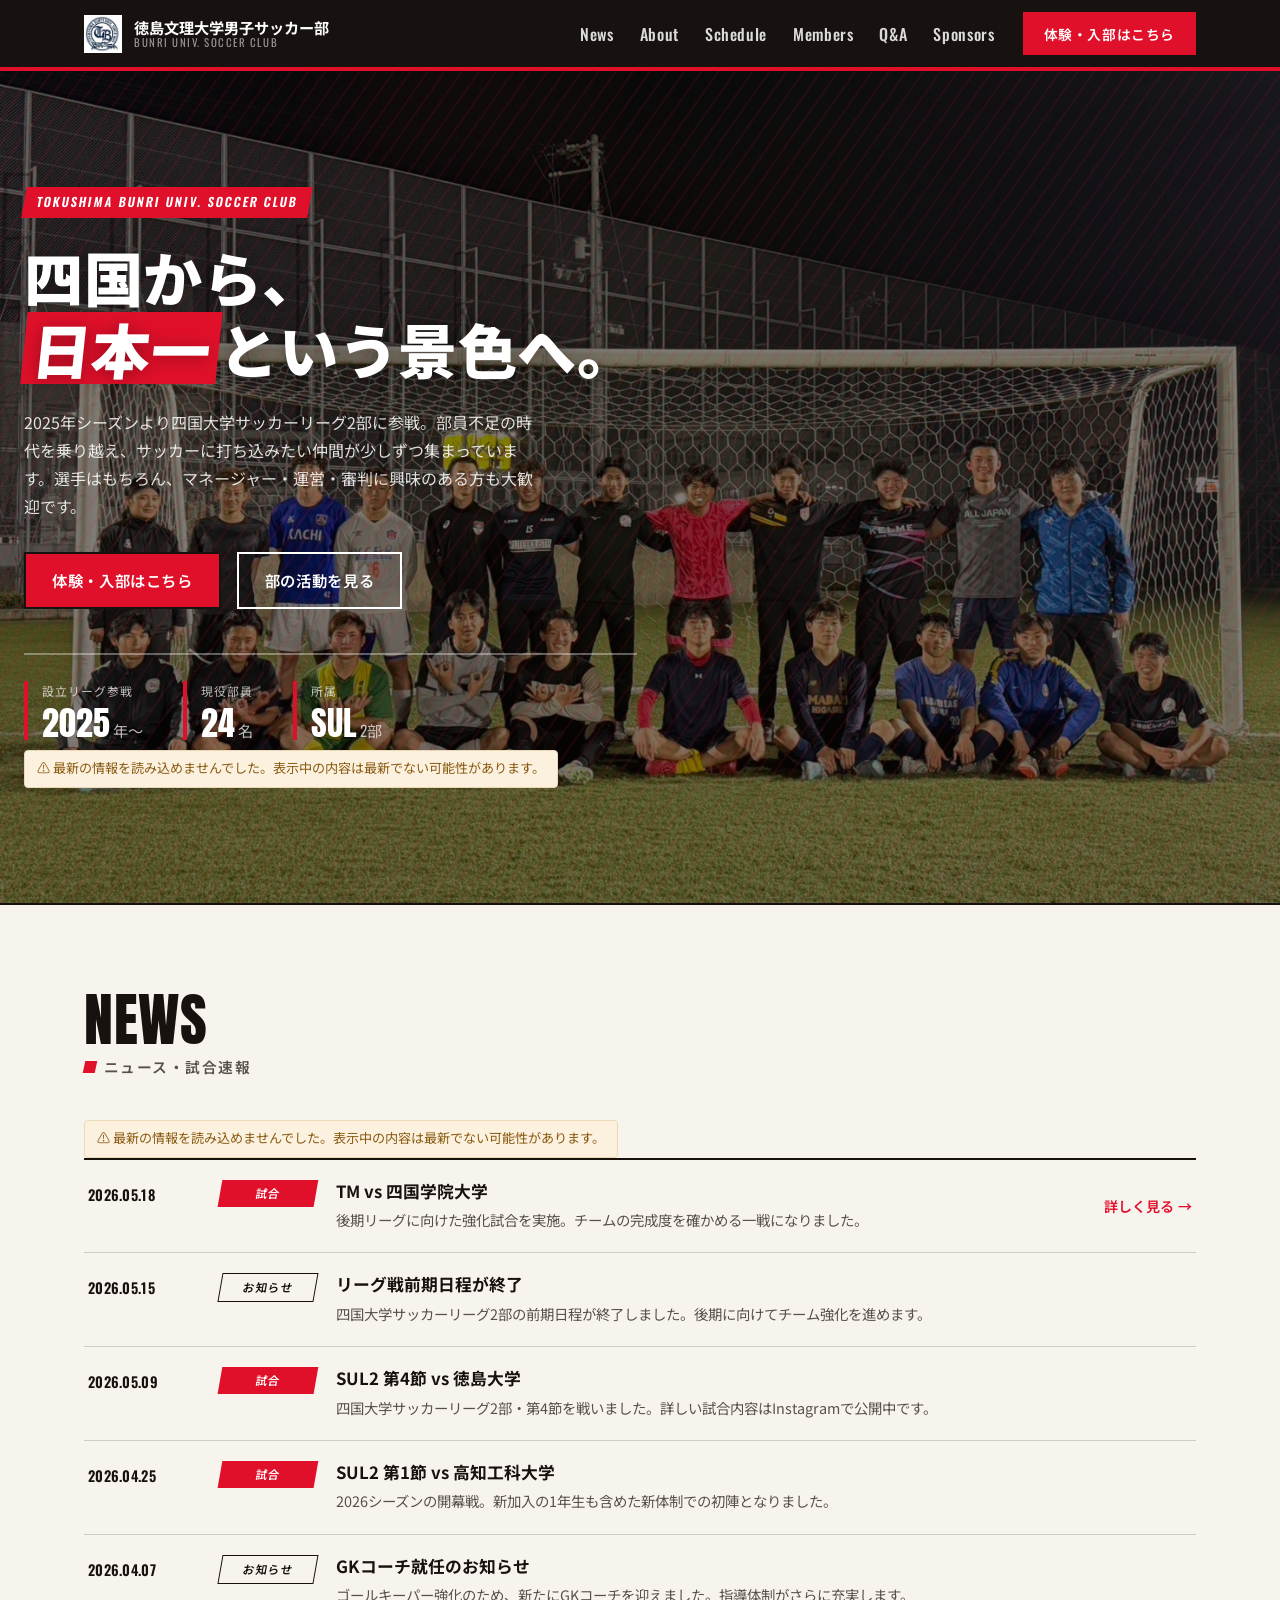
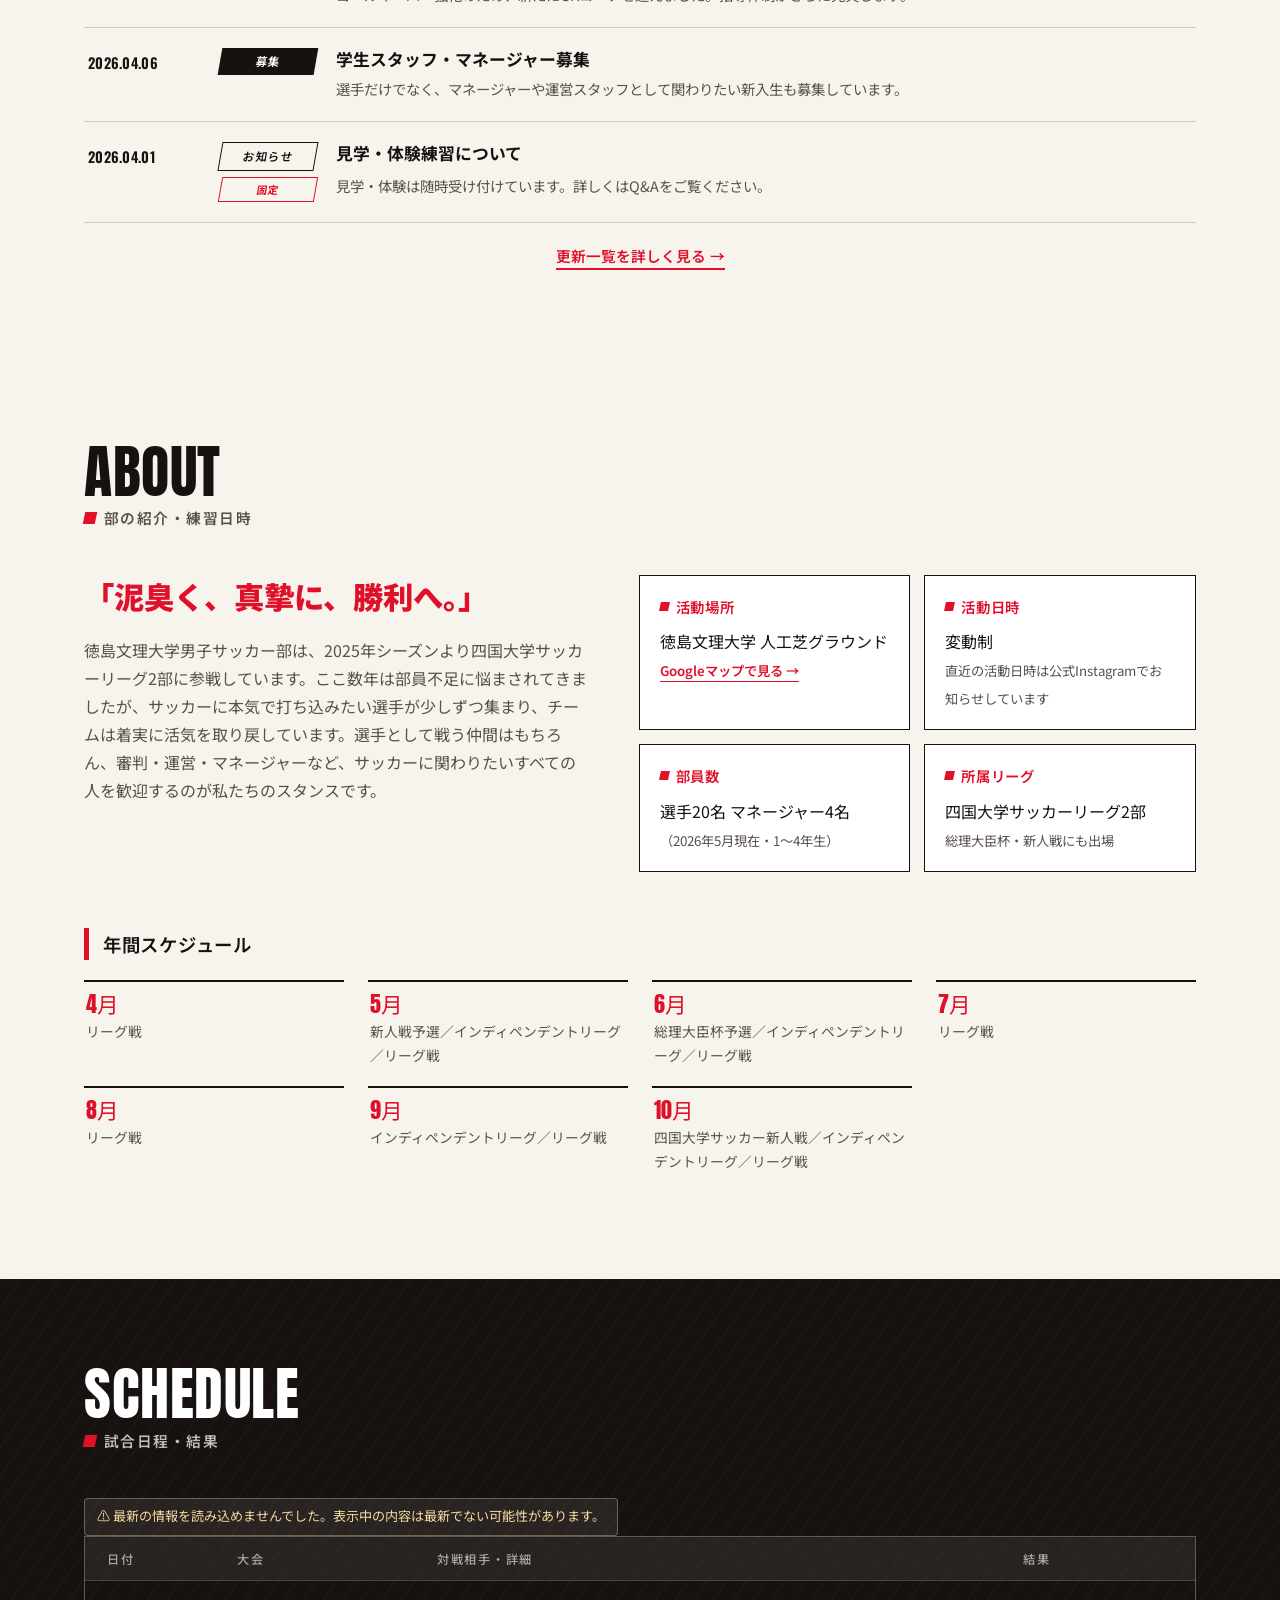
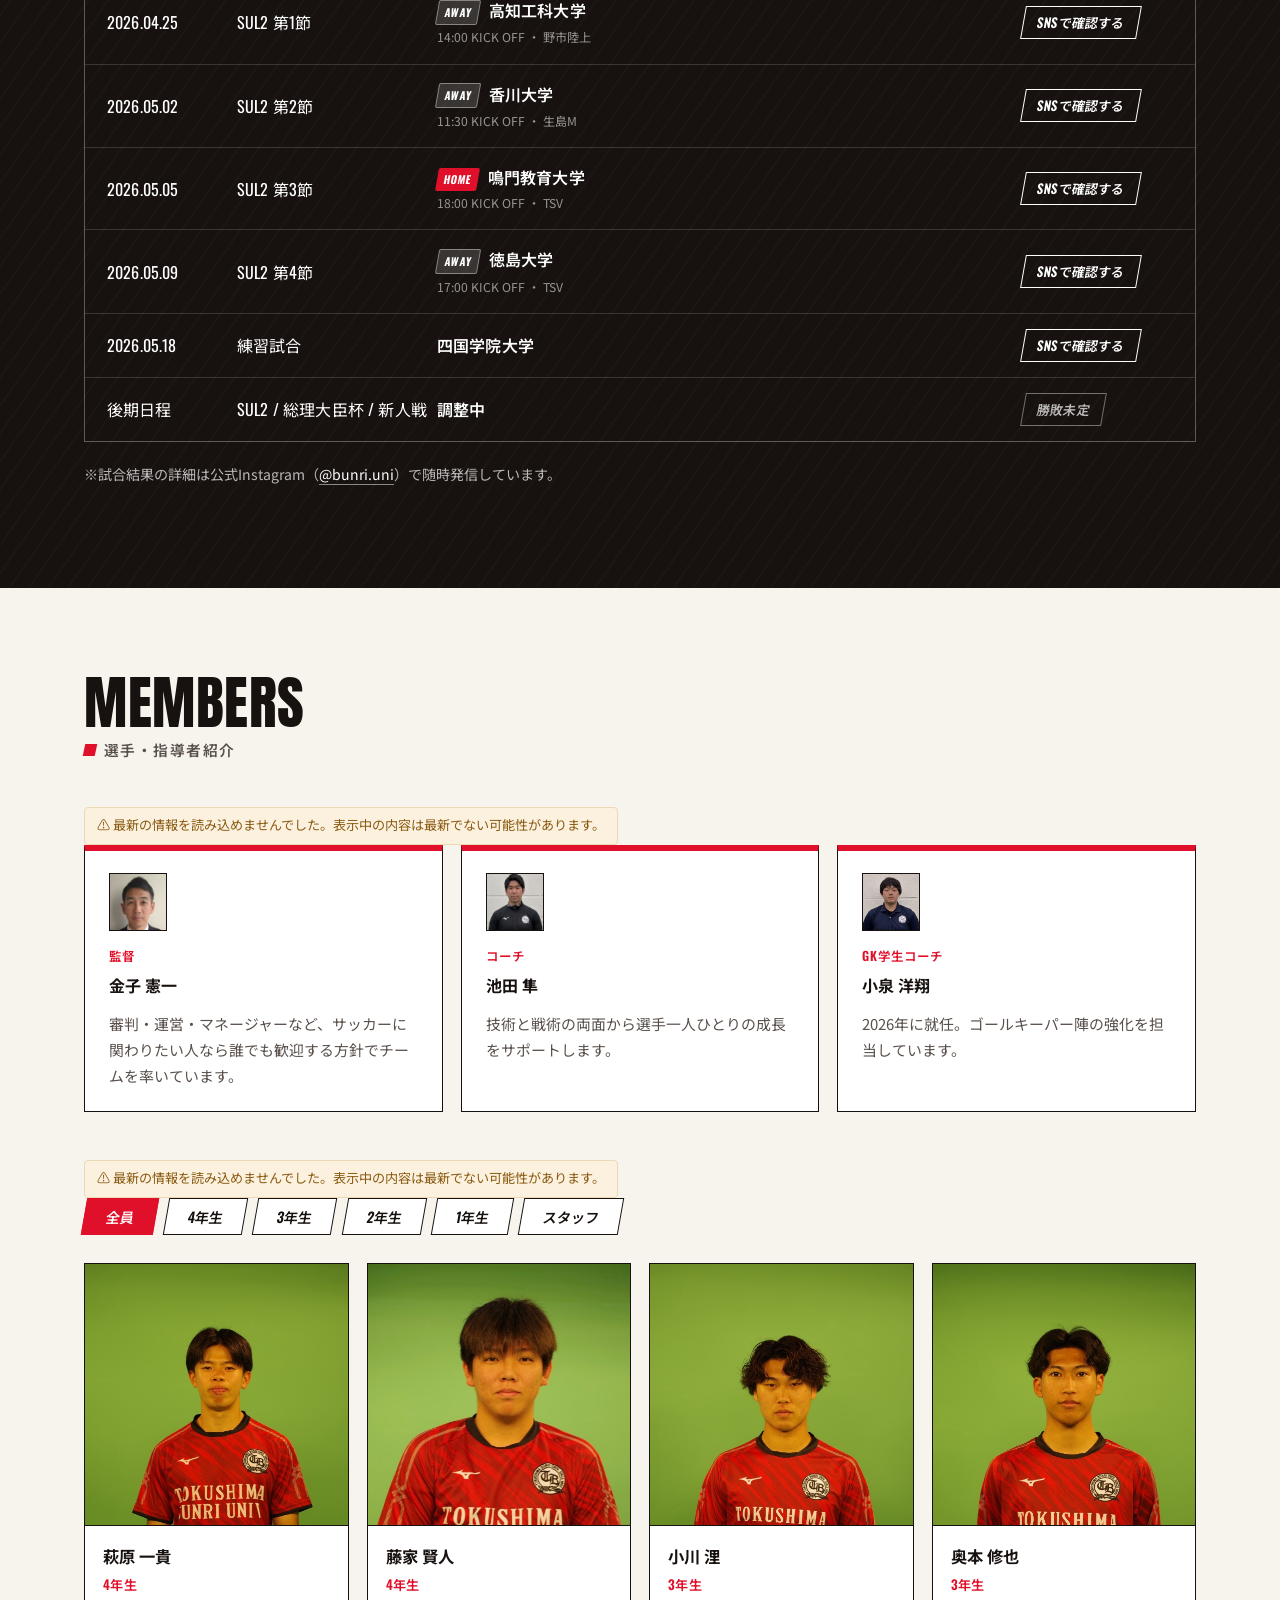
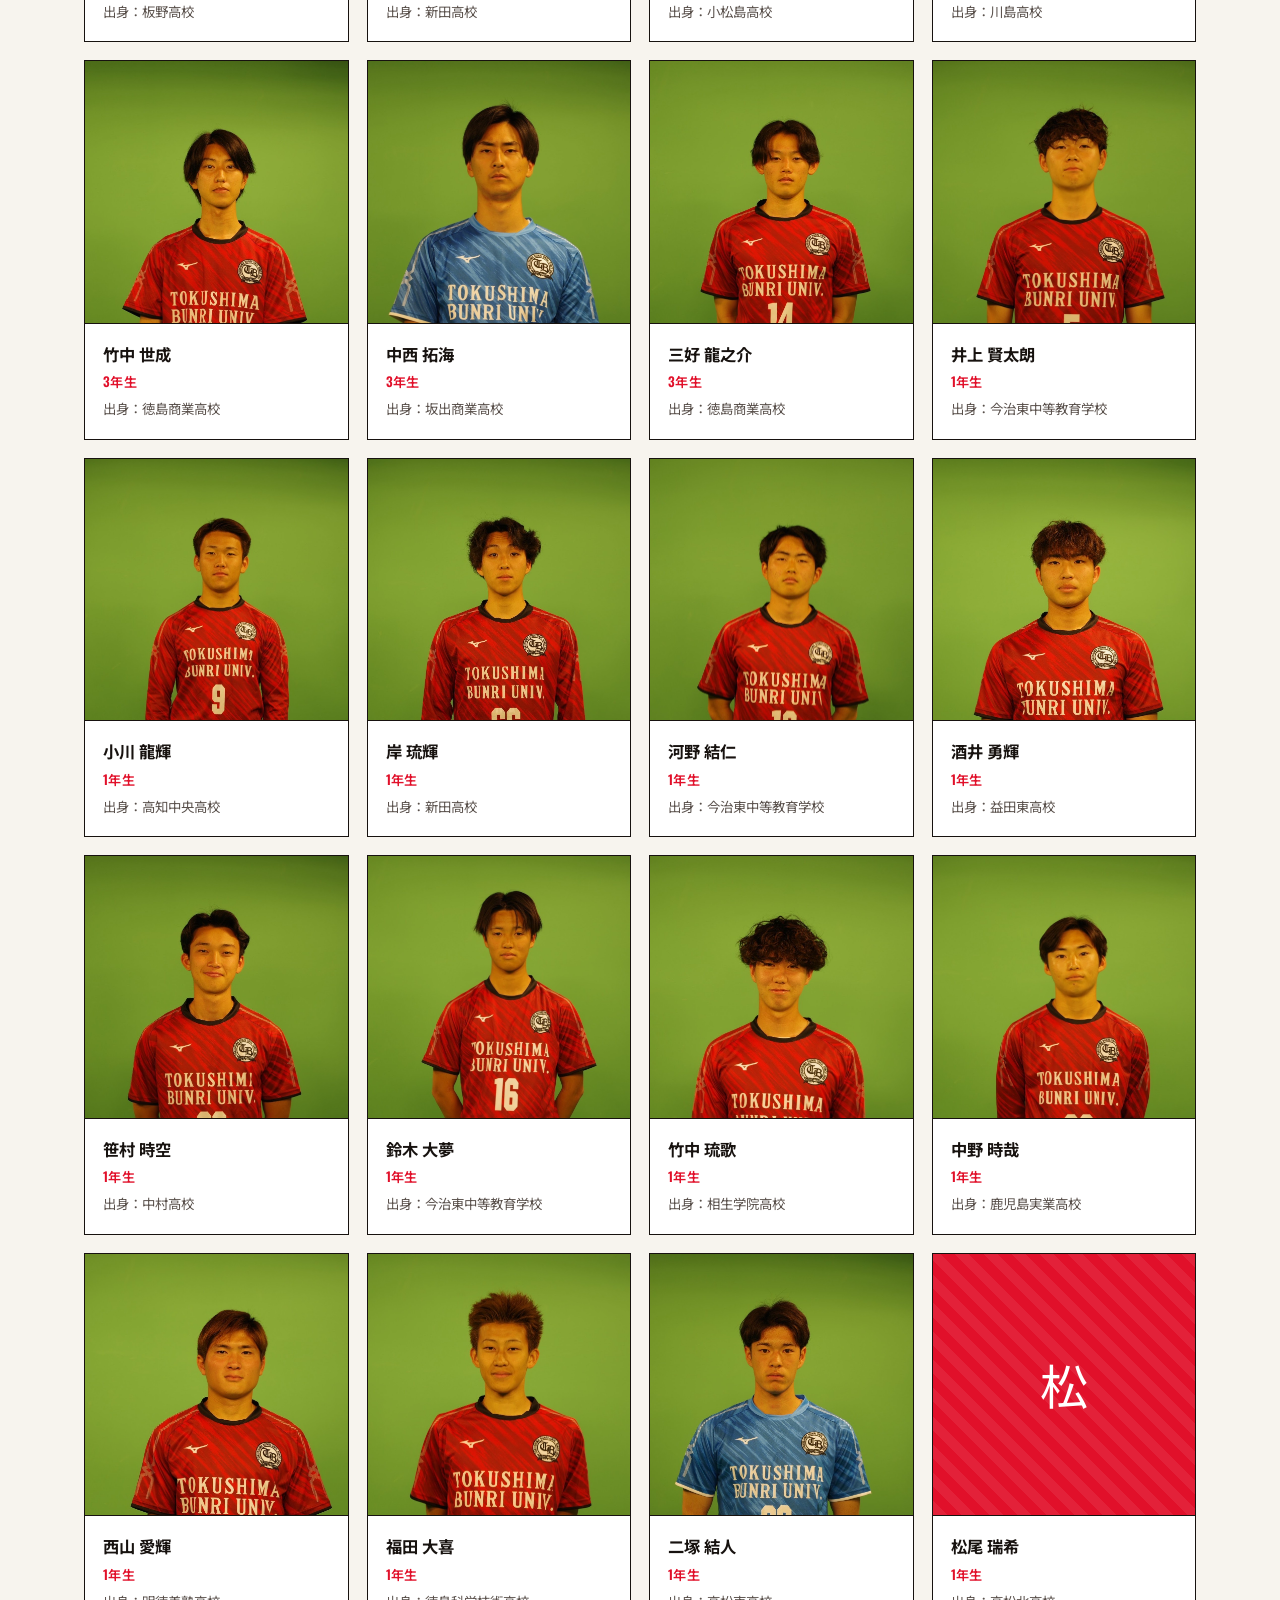
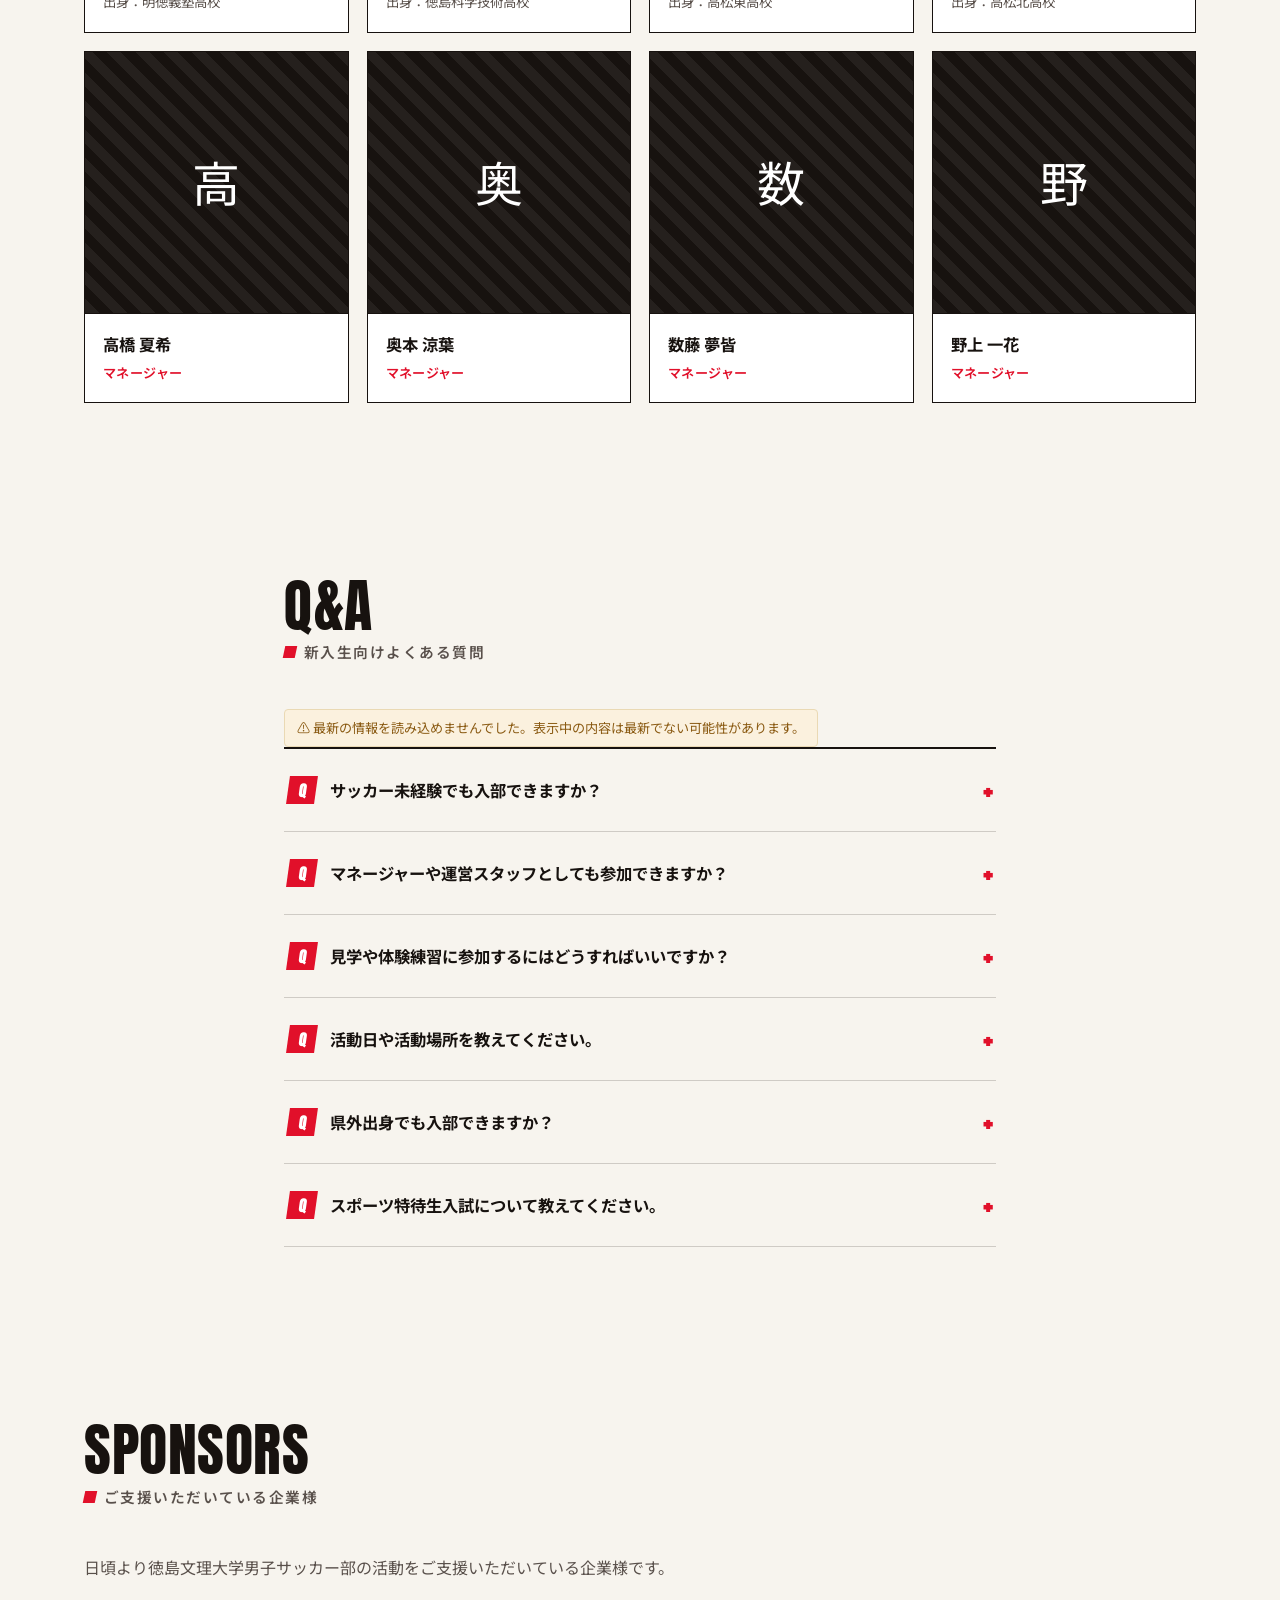
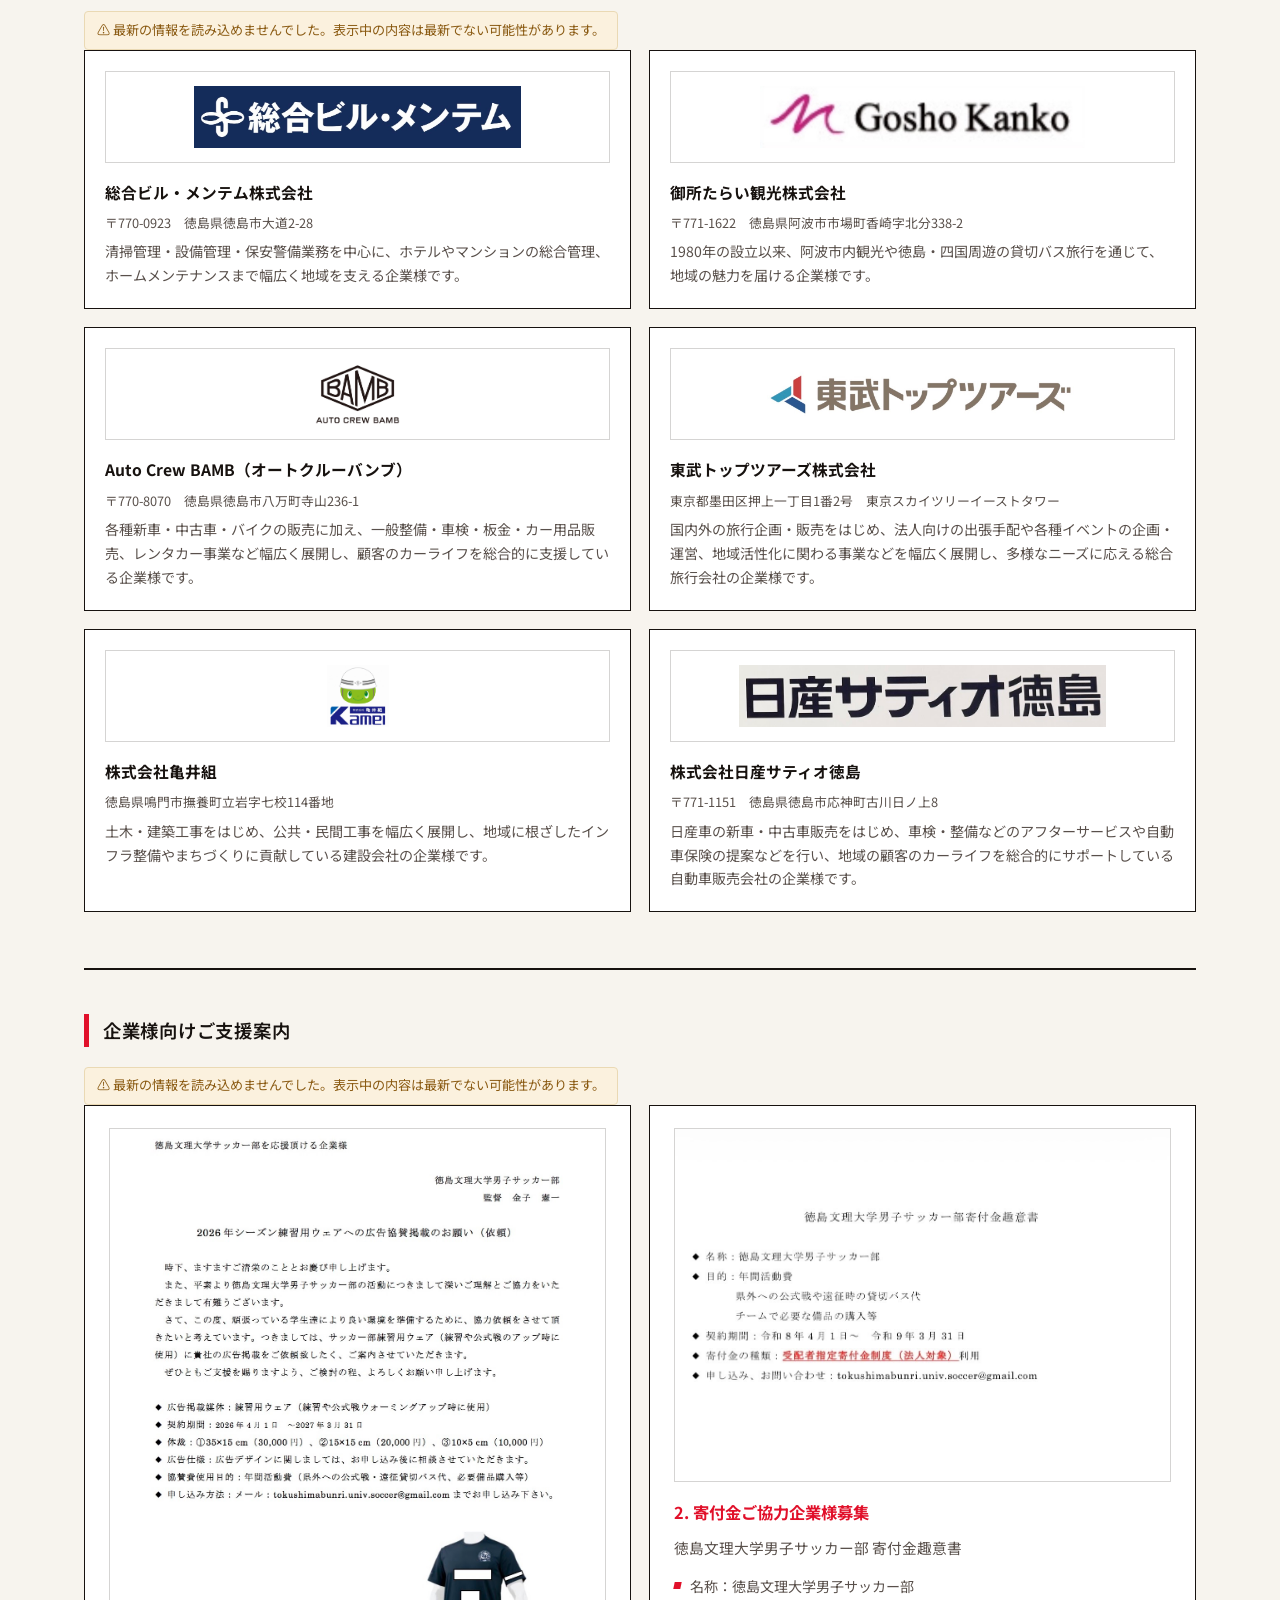
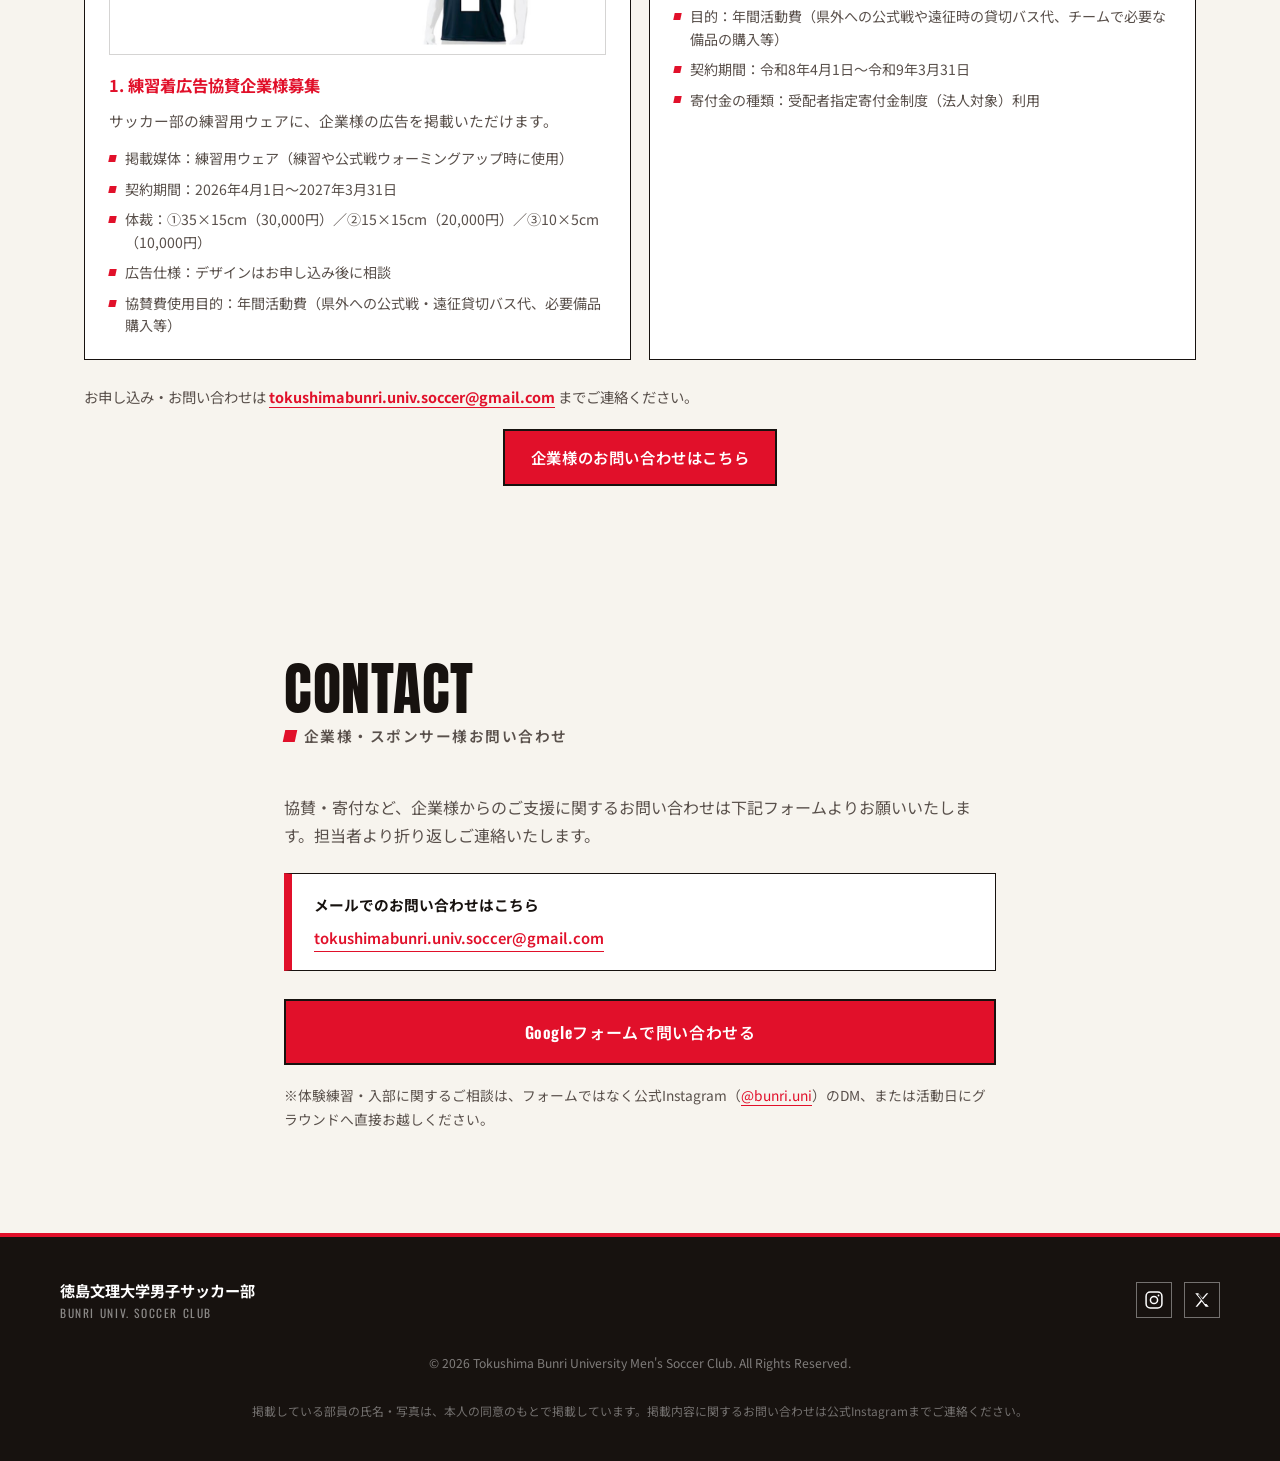
==== commit 6e0c403d: "スマホ版の余白をモバイル標準水準に調整 - セクションパディング：88px → 64px（スポーツ系サイトの一般的な水準） - セクション見出し余白を縮小（40px → 28px） - ヒーローエリア" ====
--- a/index.html
+++ b/index.html
@@ -11,8 +11,27 @@
     history.scrollRestoration = 'manual';
   }
 </script>
-<title>徳島文理大学男子サッカー部 | 公式サイト（リニューアル版）</title>
+<title>徳島文理大学男子サッカー部 | 公式サイト</title>
 <meta name="description" content="徳島文理大学男子サッカー部の公式サイト。2025年より四国大学サッカーリーグ2部に参戦。ニュース、試合日程、選手・スタッフ紹介はこちらから。">
+
+<!-- favicon（タブに表示されるアイコン）。images/ の中の画像を差し替えれば、
+     ここのHTMLは変えずにアイコンだけ変更できます -->
+<link rel="icon" href="images/favicon.ico" sizes="any">
+<link rel="icon" type="image/png" sizes="32x32" href="images/favicon-32x32.png">
+<link rel="icon" type="image/png" sizes="16x16" href="images/favicon-16x16.png">
+<link rel="icon" type="image/png" sizes="192x192" href="images/icon-192.png">
+<link rel="apple-touch-icon" href="images/apple-touch-icon.png">
+
+<!-- OGP（Instagram・X・LINEなどでURLをシェアした時に表示される情報）。
+     ※サイトのURLが変わった場合は、og:url と og:image のドメイン部分
+     （https://test-clubsoceer.netlify.app）も合わせて書き換えてください -->
+<meta property="og:type" content="website">
+<meta property="og:site_name" content="徳島文理大学男子サッカー部">
+<meta property="og:title" content="徳島文理大学男子サッカー部 | 公式サイト">
+<meta property="og:description" content="徳島文理大学男子サッカー部の公式サイト。2025年より四国大学サッカーリーグ2部に参戦。ニュース、試合日程、選手・スタッフ紹介はこちらから。">
+<meta property="og:url" content="https://test-clubsoceer.netlify.app/">
+<meta property="og:image" content="https://test-clubsoceer.netlify.app/images/ogp.jpg">
+<meta name="twitter:card" content="summary_large_image">
 <link rel="preconnect" href="https://fonts.googleapis.com">
 <link rel="preconnect" href="https://fonts.gstatic.com" crossorigin>
 <link href="https://fonts.googleapis.com/css2?family=Anton&family=Noto+Sans+JP:wght@400;500;700;900&family=Oswald:wght@400;500;600;700&display=swap" rel="stylesheet">
@@ -40,10 +59,10 @@
 
     <nav class="primary-nav" id="primaryNav">
       <ul>
-        <li><a href="#news" class="nav-link" id="navNews">News</a></li>
+        <li><a href="news.html" class="nav-link" id="navNews">News</a></li>
         <li><a href="#about" class="nav-link" id="navAbout">About</a></li>
-        <li><a href="#schedule" class="nav-link" id="navSchedule">Schedule</a></li>
-        <li><a href="#members" class="nav-link" id="navMembers">Members</a></li>
+        <li><a href="schedule.html" class="nav-link" id="navSchedule">Schedule</a></li>
+        <li><a href="members.html" class="nav-link" id="navMembers">Members</a></li>
         <li><a href="#faq" class="nav-link" id="navFaq">Q&amp;A</a></li>
         <li><a href="#sponsors" class="nav-link" id="navSponsors">Sponsors</a></li>
       </ul>
@@ -93,13 +112,14 @@
     <div class="section-inner">
       <div class="section-head">
         <h2 class="section-title"><span class="section-title-en">News</span><span class="section-title-jp">ニュース・試合速報</span></h2>
-        <a href="news.html" class="section-link">更新一覧を詳しく見る →</a>
       </div>
       <p class="sync-warning" id="newsSyncWarning" hidden>⚠ 最新の情報を読み込めませんでした。表示中の内容は最新でない可能性があります。</p>
 
       <div class="news-grid" id="newsGrid">
         <!-- data.js の newsData がここに自動で表示されます -->
       </div>
+      <p class="section-note" id="newsMoreNote" hidden></p>
+      <p class="news-more-link"><a href="news.html" class="section-link">更新一覧を詳しく見る →</a></p>
       <div class="section-extras" id="newsExtras">
         <!-- 「その他」シートで「Newsの「◯◯」」という行を追加すると、ここに自動で表示されます -->
       </div>
@@ -150,6 +170,8 @@
           <!-- data.js の scheduleData がここに自動で表示されます -->
         </div>
       </div>
+      <p class="section-note section-note--light" id="scheduleMoreNote" hidden></p>
+      <p class="schedule-more-link" id="scheduleMoreLink" hidden><a href="schedule.html" class="section-link">全日程を見る →</a></p>
       <p class="results-note">
         ※試合結果の詳細は公式Instagram（<a href="#" target="_blank" rel="noopener" class="js-instagram-link"><span class="js-instagram-handle">@bunri.uni</span></a>）で随時発信しています。
       </p>
@@ -166,27 +188,39 @@
     <div class="section-inner">
       <h2 class="section-title"><span class="section-title-en">Members</span><span class="section-title-jp">選手・指導者紹介</span></h2>
 
-      <p class="sync-warning" id="staffSyncWarning" hidden>⚠ 最新の情報を読み込めませんでした。表示中の内容は最新でない可能性があります。</p>
-      <div class="staff-comments" id="staffComments">
-        <!-- data.js の staffData がここに自動で表示されます -->
-      </div>
-
-      <p class="sync-warning" id="playersSyncWarning" hidden>⚠ 最新の情報を読み込めませんでした。表示中の内容は最新でない可能性があります。</p>
-      <div class="filter-bar" role="group" aria-label="選手フィルター">
-        <button class="filter-btn is-active" data-filter="all">全員</button>
-        <button class="filter-btn" data-filter="4年">4年生</button>
-        <button class="filter-btn" data-filter="3年">3年生</button>
-        <button class="filter-btn" data-filter="2年">2年生</button>
-        <button class="filter-btn" data-filter="1年">1年生</button>
-        <button class="filter-btn" data-filter="スタッフ">スタッフ</button>
-      </div>
-
-      <div class="player-grid" id="playerGrid">
-        <!-- data.js の playersData がここに自動で表示されます -->
-      </div>
-      <p class="filter-empty" id="filterEmpty" hidden>該当する部員がいません。</p>
-      <div class="section-extras" id="membersExtras">
-        <!-- 「その他」シートで「Membersの「◯◯」」という行を追加すると、ここに自動で表示されます -->
+      <!-- スマホ版だけ表示（CSSで出し分け）。部員一覧の代わりに、
+           人数・代表写真・「部員紹介を見る」ボタンだけを表示する -->
+      <div class="members-summary" id="membersSummary">
+        <img class="members-summary-photo" id="membersSummaryPhoto" src="" alt="部員集合写真" loading="lazy">
+        <p class="members-summary-count" id="membersSummaryCount"></p>
+        <a href="members.html" class="btn btn-cta">部員紹介を見る</a>
+      </div>
+
+      <!-- PC版はこちらがそのまま表示される。スマホ版はCSSで非表示になる -->
+      <div class="members-full" id="membersFull">
+        <p class="sync-warning" id="staffSyncWarning" hidden>⚠ 最新の情報を読み込めませんでした。表示中の内容は最新でない可能性があります。</p>
+        <div class="staff-comments" id="staffComments">
+          <!-- data.js の staffData がここに自動で表示されます -->
+        </div>
+
+        <p class="sync-warning" id="playersSyncWarning" hidden>⚠ 最新の情報を読み込めませんでした。表示中の内容は最新でない可能性があります。</p>
+        <div class="filter-bar" role="group" aria-label="選手フィルター">
+          <button class="filter-btn is-active" data-filter="all">全員</button>
+          <button class="filter-btn" data-filter="4年">4年生</button>
+          <button class="filter-btn" data-filter="3年">3年生</button>
+          <button class="filter-btn" data-filter="2年">2年生</button>
+          <button class="filter-btn" data-filter="1年">1年生</button>
+          <button class="filter-btn" data-filter="スタッフ">スタッフ</button>
+        </div>
+
+        <div class="player-grid" id="playerGrid">
+          <!-- data.js の playersData がここに自動で表示されます -->
+        </div>
+        <p class="filter-empty" id="filterEmpty" hidden>該当する部員がいません。</p>
+        <p class="member-more-link" id="memberMoreLink" hidden><a href="members.html" class="section-link">部員全員を見る →</a></p>
+        <div class="section-extras" id="membersExtras">
+          <!-- 「その他」シートで「Membersの「◯◯」」という行を追加すると、ここに自動で表示されます -->
+        </div>
       </div>
     </div>
   </section>
@@ -281,6 +315,7 @@
     </ul>
 
     <p class="footer-copy" id="footerCopy">&copy; 2026 Tokushima Bunri University Men's Soccer Club. All Rights Reserved.</p>
+    <p class="footer-note">掲載している部員の氏名・写真は、本人の同意のもとで掲載しています。掲載内容に関するお問い合わせは公式Instagramまでご連絡ください。</p>
   </div>
 </footer>
 
--- a/styles.css
+++ b/styles.css
@@ -463,9 +463,66 @@
 }
 
 @media (max-width: 900px){
-  .hero{ padding: 40px 20px; align-items: flex-end; }
-  .hero-inner{ padding-bottom: 24px; }
-  .hero-stats{ gap: 24px; }
+  .hero{
+    /* スマホでは「背景いっぱい＋テキスト重ね」は無理なので、
+       上下2段レイアウトに戻す。写真は縁なし・画面幅いっぱいにして
+       PC版に近い、面で見せるシンプルな印象にする */
+    position: relative;
+    background: var(--paper);
+    color: var(--ink);
+    height: auto;
+    min-height: unset;
+    padding: 0 0 40px;
+    align-items: flex-start;
+    flex-wrap: wrap;
+    gap: 0;
+  }
+  .hero-photo{
+    position: relative; /* ← これが無いと中のスライド画像がセクション全体に広がってしまう */
+    inset: auto;
+    z-index: auto;
+    width: 100%;
+    height: 240px;
+    overflow: hidden;
+    background: var(--ink);
+    border: none;
+    box-shadow: none; /* PC版と同じく縁なし・フチなしのシンプルな見せ方に */
+    order: -1; /* 写真をテキストより上に配置 */
+  }
+  .hero-photo-img, .hero-slide, .photo-placeholder{
+    width: 100%;
+    height: 100%;
+    object-fit: cover;
+    display: block;
+  }
+  .hero-overlay{ display: none; /* スマホでは暗パネル不要 */ }
+  .hero-arc{
+    display: none; /* スマホでは斜線テクスチャ不要 */
+  }
+  .hero-inner{
+    position: static;
+    z-index: auto;
+    max-width: none;
+    width: 100%;
+    padding: 28px 20px 0;
+    color: var(--ink);
+  }
+  .eyebrow{ color: var(--white); }
+  .hero-copy{ color: var(--ink); text-shadow: none; }
+  .hero-copy-accent{ background: var(--red); }
+  .hero-sub{ color: var(--ink-soft); }
+  .hero .btn-ghost{ border-color: var(--ink); color: var(--ink); }
+  .hero .btn-ghost:hover{ background: var(--ink); color: var(--white); }
+  .hero-stats{
+    border-top: 2px solid var(--ink);
+    color: var(--ink);
+  }
+  .hero-stats > div{ border-left: 4px solid var(--red); }
+  .hero-stats dt{ color: var(--ink-soft); }
+  .hero-stats dd{ color: var(--ink); }
+  .hero-stats dd span{ color: var(--ink-soft); }
+  /* 複数枚の写真が設定されているときは、スマホでも切り替え用の点を表示する */
+  .hero-dots{ bottom: 10px; }
 }
 
 /* =========================================================
@@ -638,6 +695,7 @@
 }
 .fact-card dd{ margin: 0; }
 .fact-note{ color: var(--ink-soft); font-size: .83rem; }
+.fact-note a{ color: var(--red); font-weight: 600; border-bottom: 1px solid var(--red); padding-bottom: 1px; }
 
 .year-schedule-grid{
   display: grid;
@@ -678,6 +736,7 @@
   border: 1px solid rgba(255,255,255,.3);
 }
 #scheduleBody{ display: contents; }
+#archiveScheduleBody{ display: contents; }
 .scoreboard-row{
   display: grid;
   grid-template-columns: 130px 200px 1fr 150px;
@@ -751,6 +810,8 @@
   border: 1.5px solid rgba(255,255,255,.4);
   color: rgba(255,255,255,.7);
 }
+
+.schedule-more-link{ text-align: center; margin: 18px 0 0; }
 
 .results-note{
   margin-top: 20px;
@@ -783,6 +844,26 @@
 /* =========================================================
    MEMBERS
 ========================================================= */
+/* スマホ版のトップページ専用サマリーカード。
+   PC版では常に非表示（.members-full がそのまま表示される） */
+.members-summary{ display: none; }
+.members-summary-photo{
+  display: block;
+  width: 100%;
+  aspect-ratio: 16 / 10;
+  object-fit: cover;
+  border: 2px solid var(--ink);
+  box-shadow: 8px 8px 0 var(--red);
+  margin-bottom: 26px;
+  background: var(--ink);
+}
+.members-summary-count{
+  font-family: var(--font-display);
+  font-size: 1.5rem;
+  color: var(--ink);
+  margin: 0 0 22px;
+}
+
 .staff-comments{
   display: grid;
   grid-template-columns: repeat(3, 1fr);
@@ -815,6 +896,26 @@
 .comment-name{ font-weight: 700; margin: 0 0 12px; }
 .comment-text{ margin: 0; color: var(--ink-soft); font-size: .93rem; }
 
+.search-bar{ margin-bottom: 16px; }
+.search-input{
+  width: 100%;
+  max-width: 420px;
+  font-family: var(--font-body);
+  font-size: .95rem;
+  padding: .7em 1em;
+  border: 1.5px solid var(--ink);
+  background: var(--white);
+  color: var(--ink);
+  border-radius: 0; /* 角丸なしのデザイン方針に合わせる */
+}
+.search-input::placeholder{ color: var(--ink-soft); }
+.search-input:focus{
+  outline: 2px solid var(--red);
+  outline-offset: 1px;
+}
+/* ブラウザ標準の検索アイコン・クリアボタンの見た目はそのまま活かす */
+.search-input::-webkit-search-cancel-button{ cursor: pointer; }
+
 .filter-bar{
   display: flex;
   gap: 10px;
@@ -858,6 +959,7 @@
 .player-card--staff:hover{ box-shadow: 6px 6px 0 var(--ink); }
 .player-card.is-hidden{ display: none; }
 .news-card.is-hidden{ display: none; }
+.scoreboard-row.is-hidden{ display: none; }
 .player-photo{
   aspect-ratio: 1/1;
   background:
@@ -905,10 +1007,21 @@
   color: var(--ink-soft);
   padding: 40px 0;
 }
+.member-more-link{ text-align: center; margin: 8px 0 0; }
+.news-more-link{ text-align: center; margin: 18px 0 0; }
+.section-note{
+  text-align: center;
+  margin: 18px 0 0;
+  font-size: .85rem;
+  color: var(--ink-soft);
+}
+.section-note--light{ color: rgba(255,255,255,.6); }
 
 @media (max-width: 900px){
   .staff-comments{ grid-template-columns: 1fr; }
   .player-grid{ grid-template-columns: repeat(3, 1fr); }
+  .members-summary{ display: block; }
+  .members-full{ display: none; }
 }
 @media (max-width: 640px){
   .player-grid{ grid-template-columns: repeat(2, 1fr); gap: 12px; }
@@ -1183,6 +1296,13 @@
   color: rgba(255,255,255,.45);
   margin: 10px 0 0;
 }
+.footer-note{
+  width: 100%;
+  text-align: center;
+  font-size: .74rem;
+  color: rgba(255,255,255,.4);
+  margin: 6px 0 0;
+}
 
 /* =========================================================
 
@@ -1226,8 +1346,31 @@
   max-width: 420px;
   height: auto;
   border: 1px solid var(--line);
+  margin: 0;
+}
+.news-detail-image-link{
+  position: relative;
+  display: block;
+  max-width: 420px;
   margin: 4px 0 14px;
-}
+  cursor: zoom-in;
+}
+.news-detail-image-link::after{
+  content: "🔍 拡大表示";
+  position: absolute;
+  right: 10px;
+  bottom: 10px;
+  background: rgba(23,18,15,.78);
+  color: var(--white);
+  font-family: var(--font-label);
+  font-size: .72rem;
+  font-weight: 600;
+  padding: .3em .7em;
+  opacity: 0;
+  transition: opacity .15s ease;
+}
+.news-detail-image-link:hover::after,
+.news-detail-image-link:focus-visible::after{ opacity: 1; }
 
 @media (max-width: 720px){
   .news-detail{ grid-column: 1 / -1; }
@@ -1257,3 +1400,44 @@
   background: rgba(255,255,255,.08);
   border-color: rgba(244,217,160,.35);
 }
+
+/* =========================================================
+   スマホ余白調整（スクロール量削減）
+   ベースのスタイルはそのまま維持し、スマホのみ上書き
+   参考基準：Jリーグクラブ公式・大学スポーツ系サイトのモバイル余白
+========================================================= */
+@media (max-width: 900px) {
+  /* セクション間の余白：88px → 64px（一般的なスポーツ系サイトの水準） */
+  .section { padding: 64px 0; }
+  /* セクション横パディング：24px → 16px（コンテンツ幅を確保） */
+  .section-inner { padding: 0 16px; }
+  /* セクション見出し下の余白を縮小 */
+  .section-head { margin-bottom: 28px; }
+  .section-title { margin-bottom: 28px; }
+
+  /* ヒーローエリア：内側の余白と各要素の間隔を詰める */
+  .hero { padding: 0 0 32px; }
+  .hero-photo { height: 260px; }
+  .hero-inner { padding: 22px 16px 0; }
+  .eyebrow { margin: 0 0 16px; }
+  .hero-copy { font-size: clamp(1.85rem, 5.4vw, 3.7rem); }
+  .hero-sub { margin: 16px 0 24px; }
+  .hero-actions { margin-bottom: 28px; gap: 10px; }
+  .hero-stats { gap: 24px; padding-top: 20px; }
+
+  /* About：スローガンのフォントサイズと余白を縮小 */
+  .about-slogan { font-size: 1.6rem; margin-bottom: 14px; }
+  .about-grid { margin-bottom: 32px; }
+  .about-facts { gap: 10px; }
+  .fact-card { padding: 14px 16px; }
+
+  /* FAQ：トリガーの縦パディングをわずかに縮小 */
+  .accordion-trigger { padding: 18px 4px; }
+  .accordion-panel { padding-bottom: 18px; }
+
+  /* スポンサー：支援内容ブロックの上余白を縮小 */
+  .sponsor-support { margin-top: 36px; padding-top: 28px; }
+
+  /* フッター */
+  .site-footer { padding: 32px 16px; }
+}
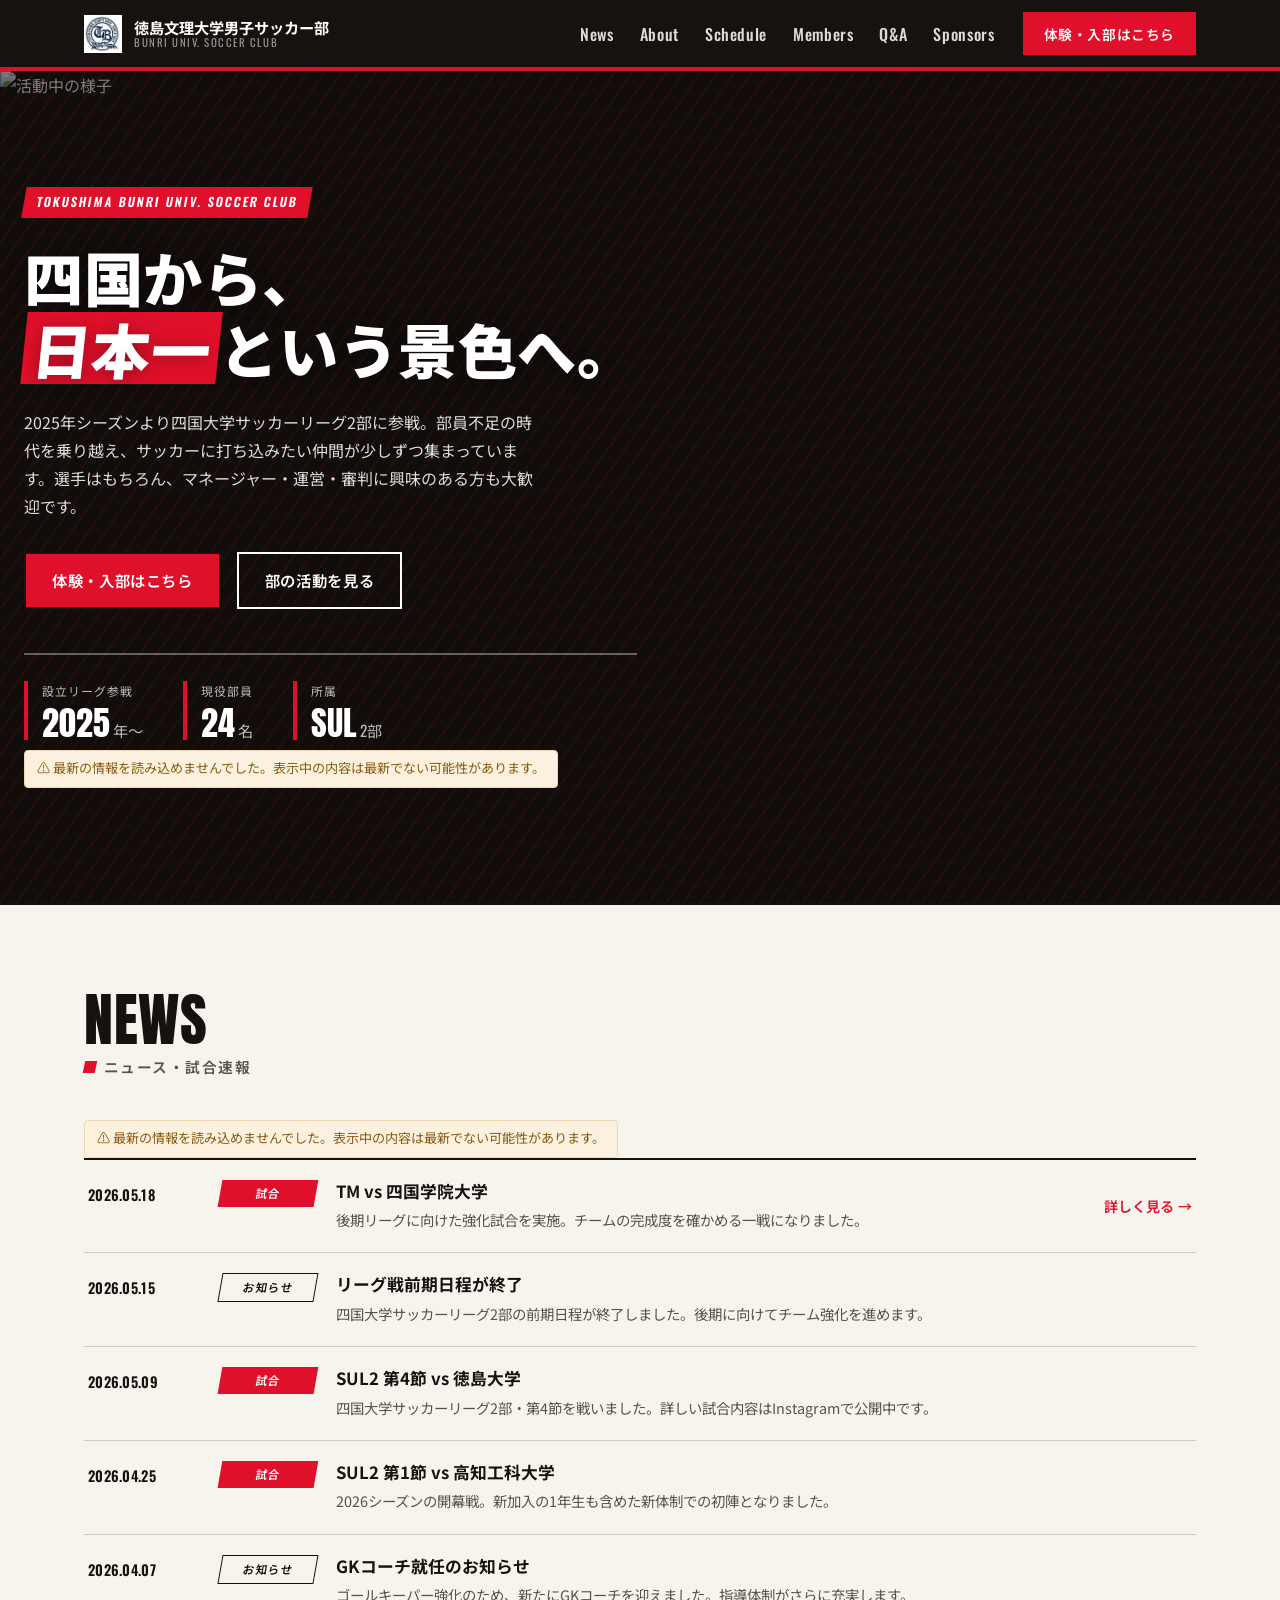
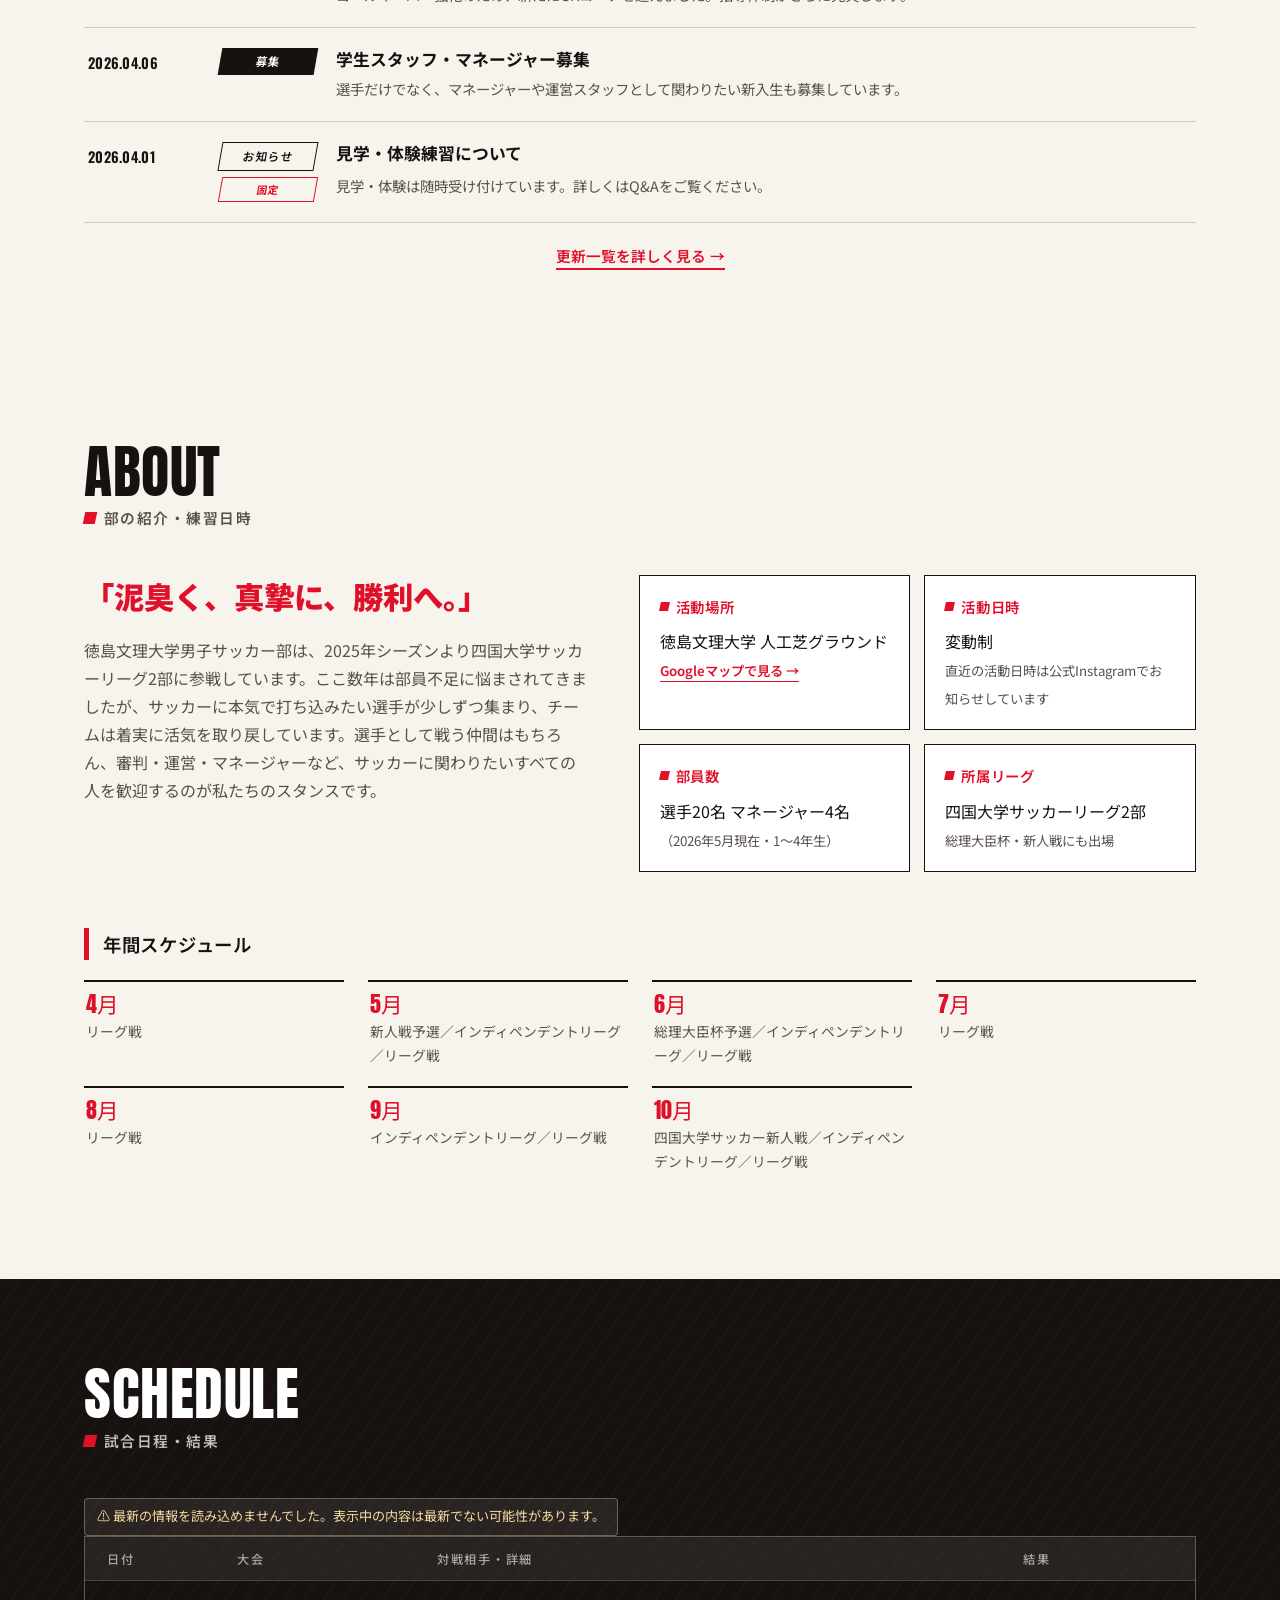
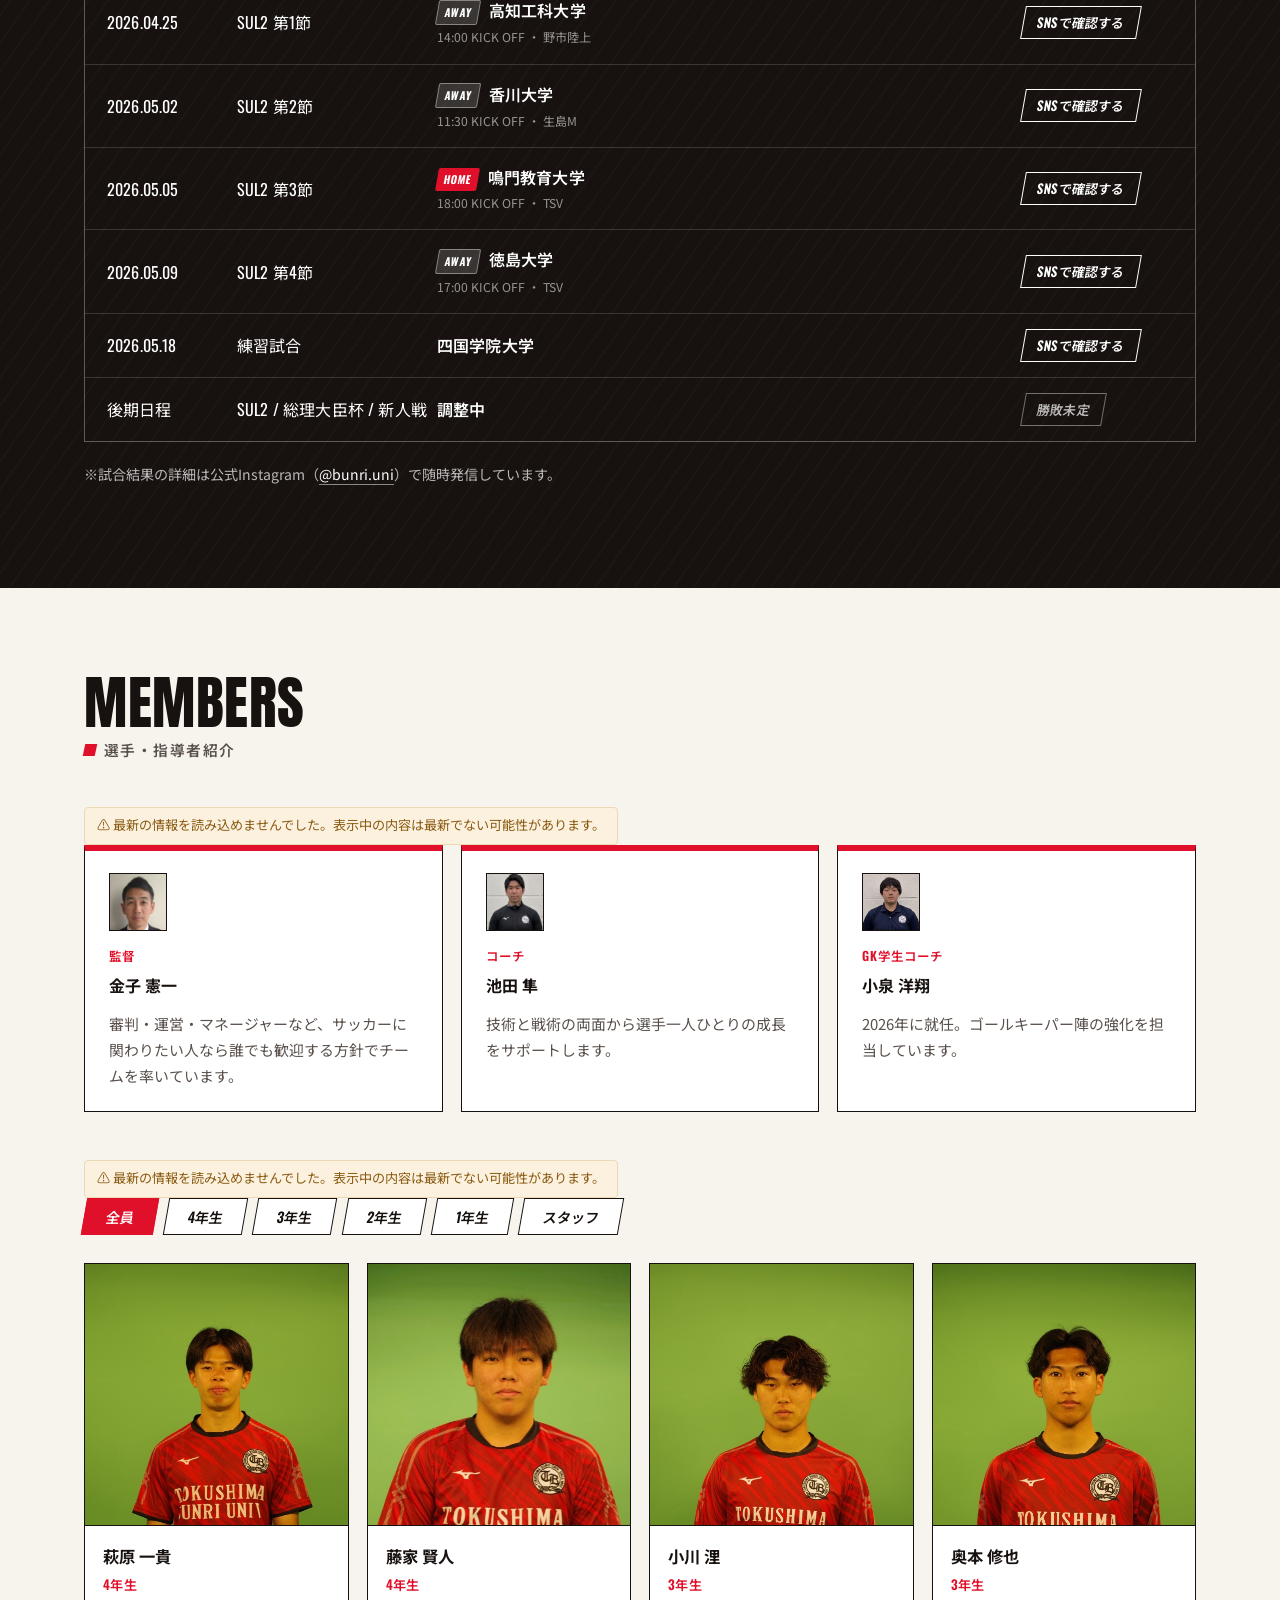
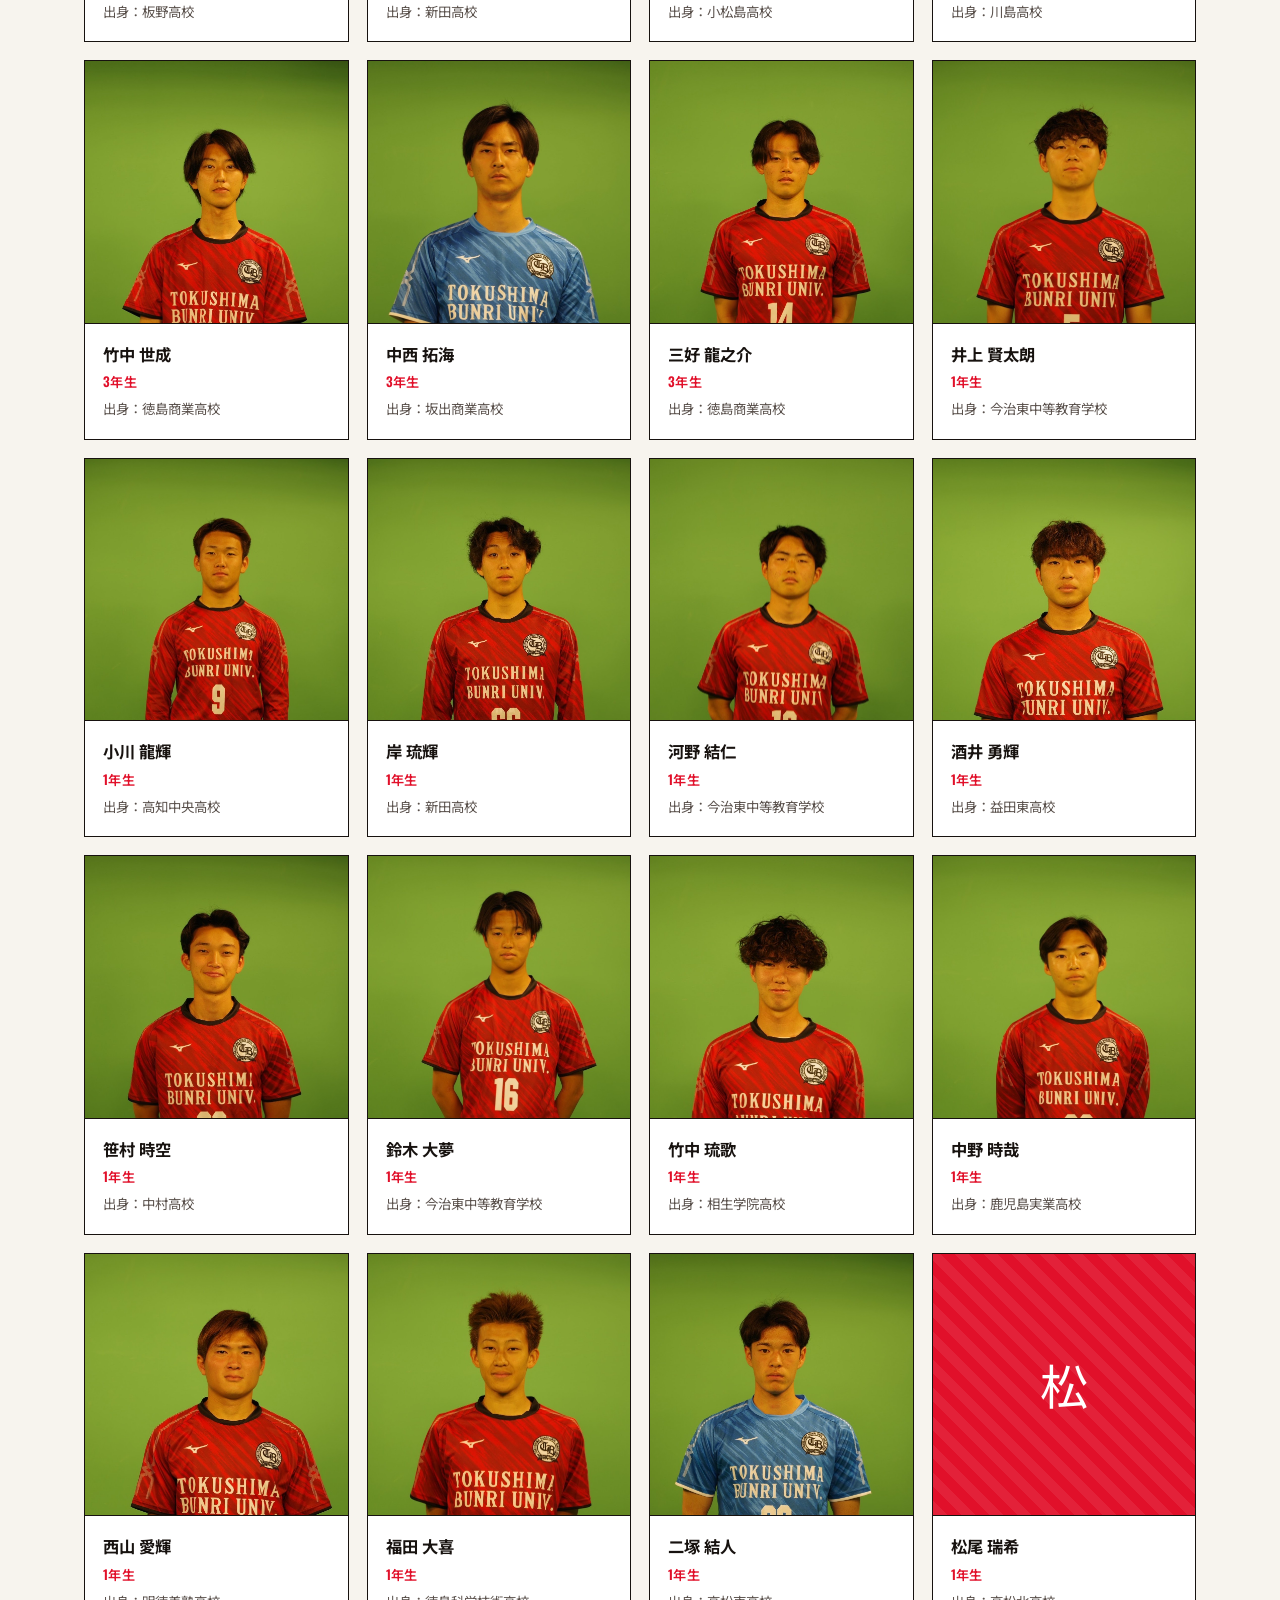
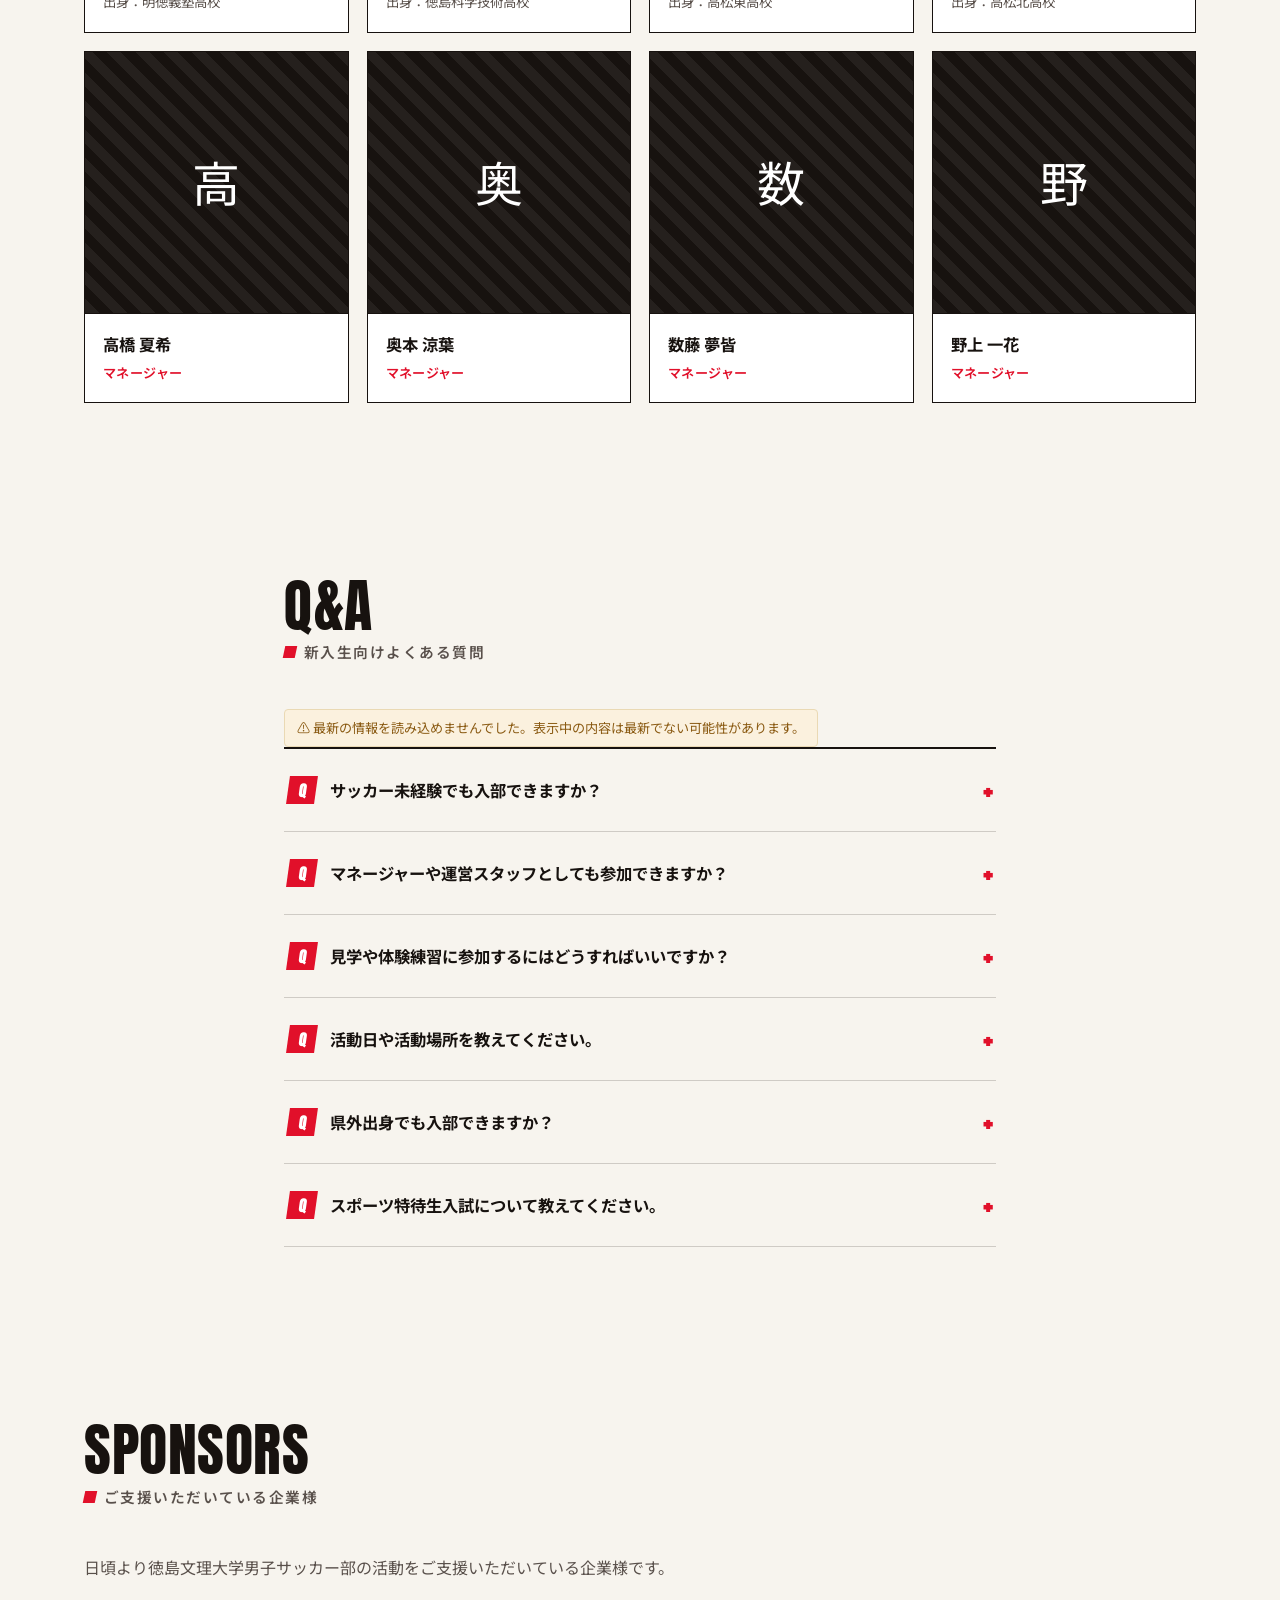
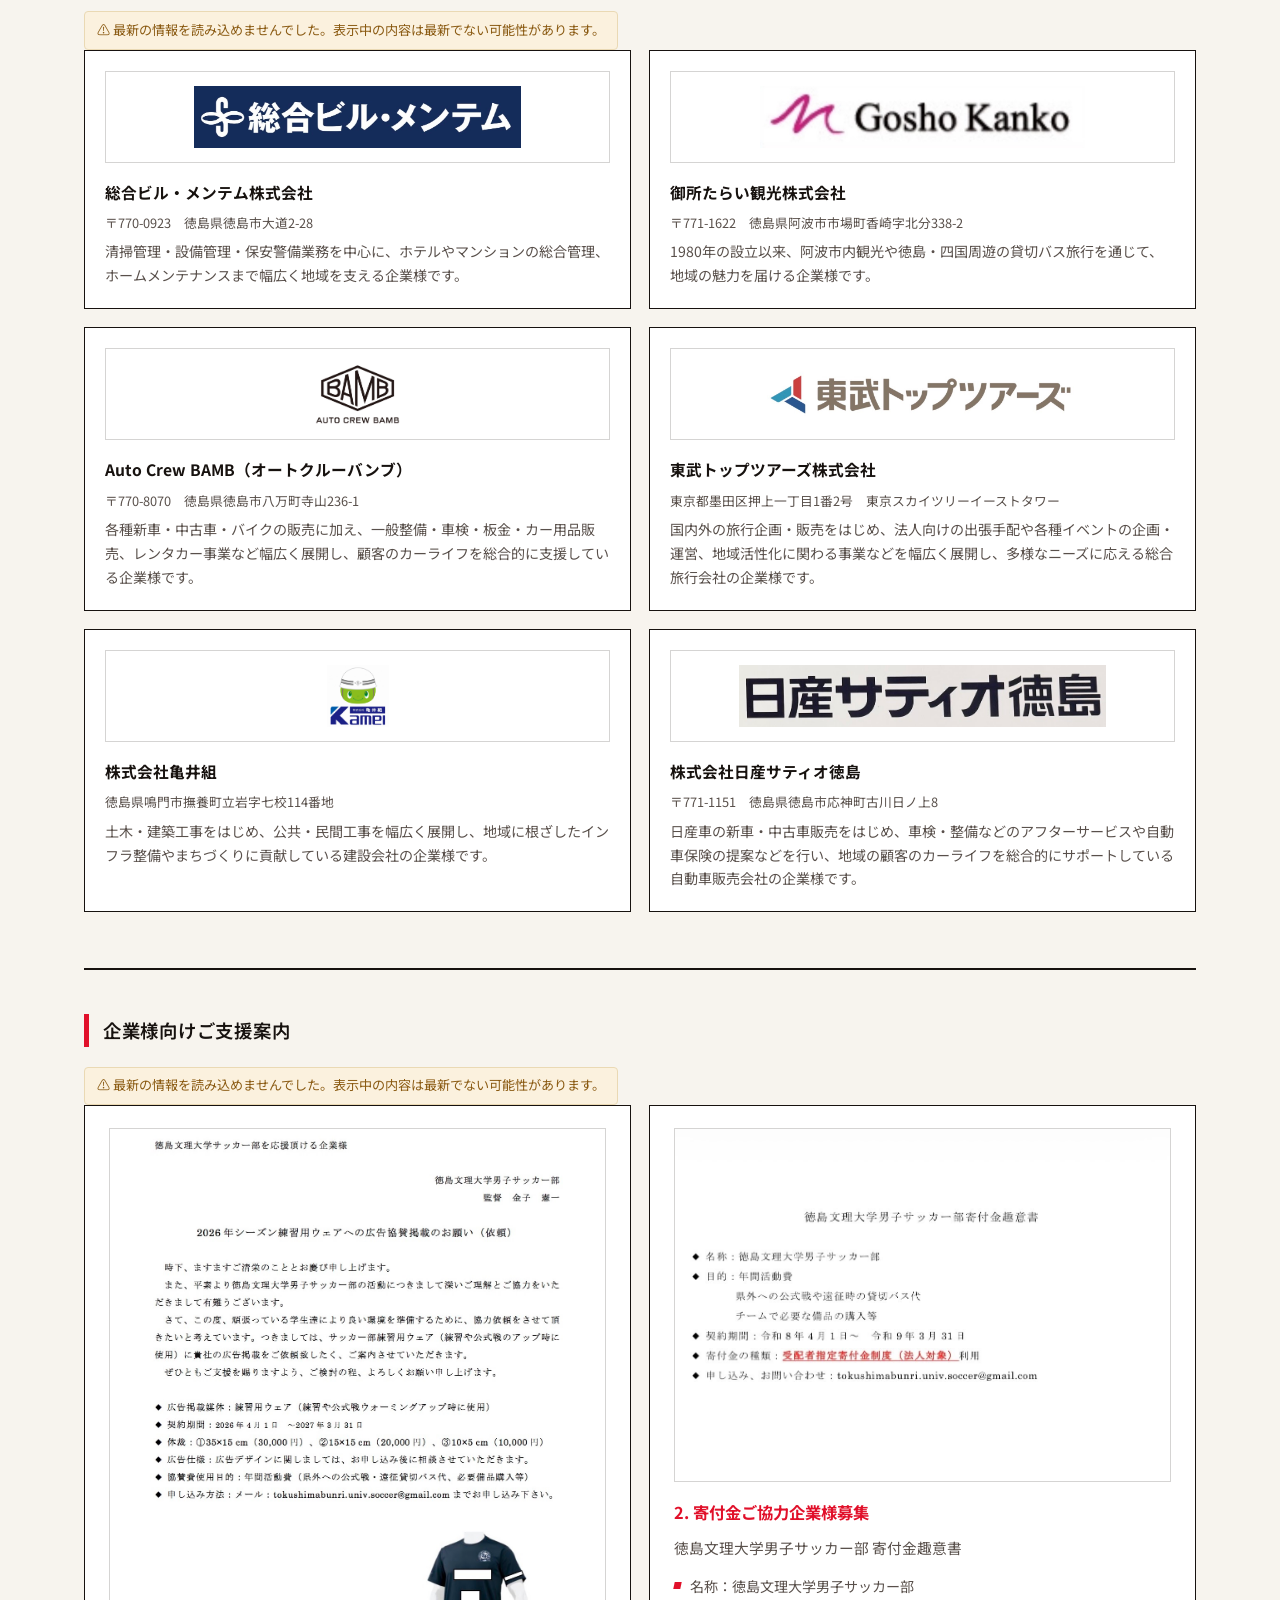
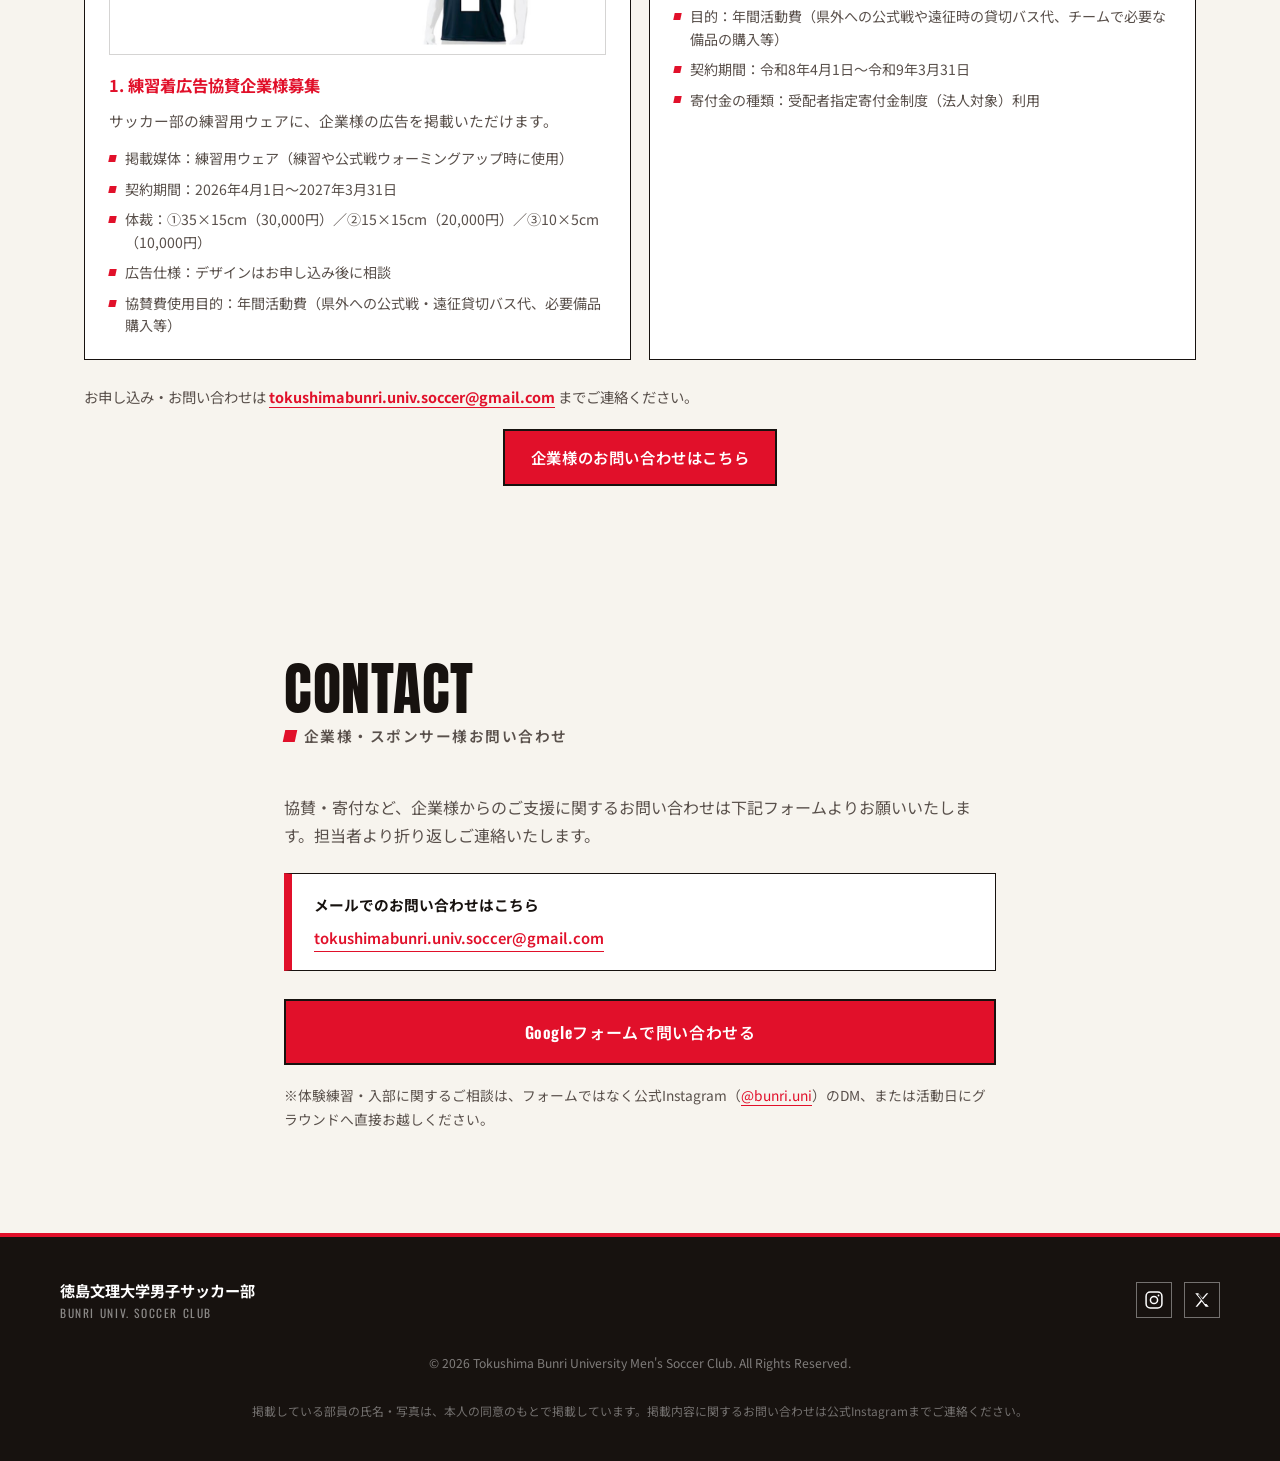
==== commit 2cc1e7fa: "Add SEO structured data, fix h1 headings, shorten sheets-sync timeout - index.html: add SportsTeam J" ====
--- a/index.html
+++ b/index.html
@@ -36,6 +36,28 @@
 <link rel="preconnect" href="https://fonts.gstatic.com" crossorigin>
 <link href="https://fonts.googleapis.com/css2?family=Anton&family=Noto+Sans+JP:wght@400;500;700;900&family=Oswald:wght@400;500;600;700&display=swap" rel="stylesheet">
 <link rel="stylesheet" href="styles.css">
+
+<!-- 構造化データ（JSON-LD）：検索エンジンに「この団体は何者か」を直接伝えるための情報。
+     見た目には影響しない。SNSリンク等が変わった場合はここも合わせて更新してください。 -->
+<script type="application/ld+json">
+{
+  "@context": "https://schema.org",
+  "@type": "SportsTeam",
+  "name": "徳島文理大学男子サッカー部",
+  "alternateName": "BUNRI UNIV. SOCCER CLUB",
+  "url": "https://test-clubsoceer.netlify.app/",
+  "logo": "https://test-clubsoceer.netlify.app/images/logo.jpg",
+  "sport": "https://en.wikipedia.org/wiki/Association_football",
+  "memberOf": {
+    "@type": "SportsOrganization",
+    "name": "四国大学サッカーリーグ"
+  },
+  "sameAs": [
+    "https://www.instagram.com/bunri.uni",
+    "https://x.com/bunri_univ"
+  ]
+}
+</script>
 </head>
 <body>
 
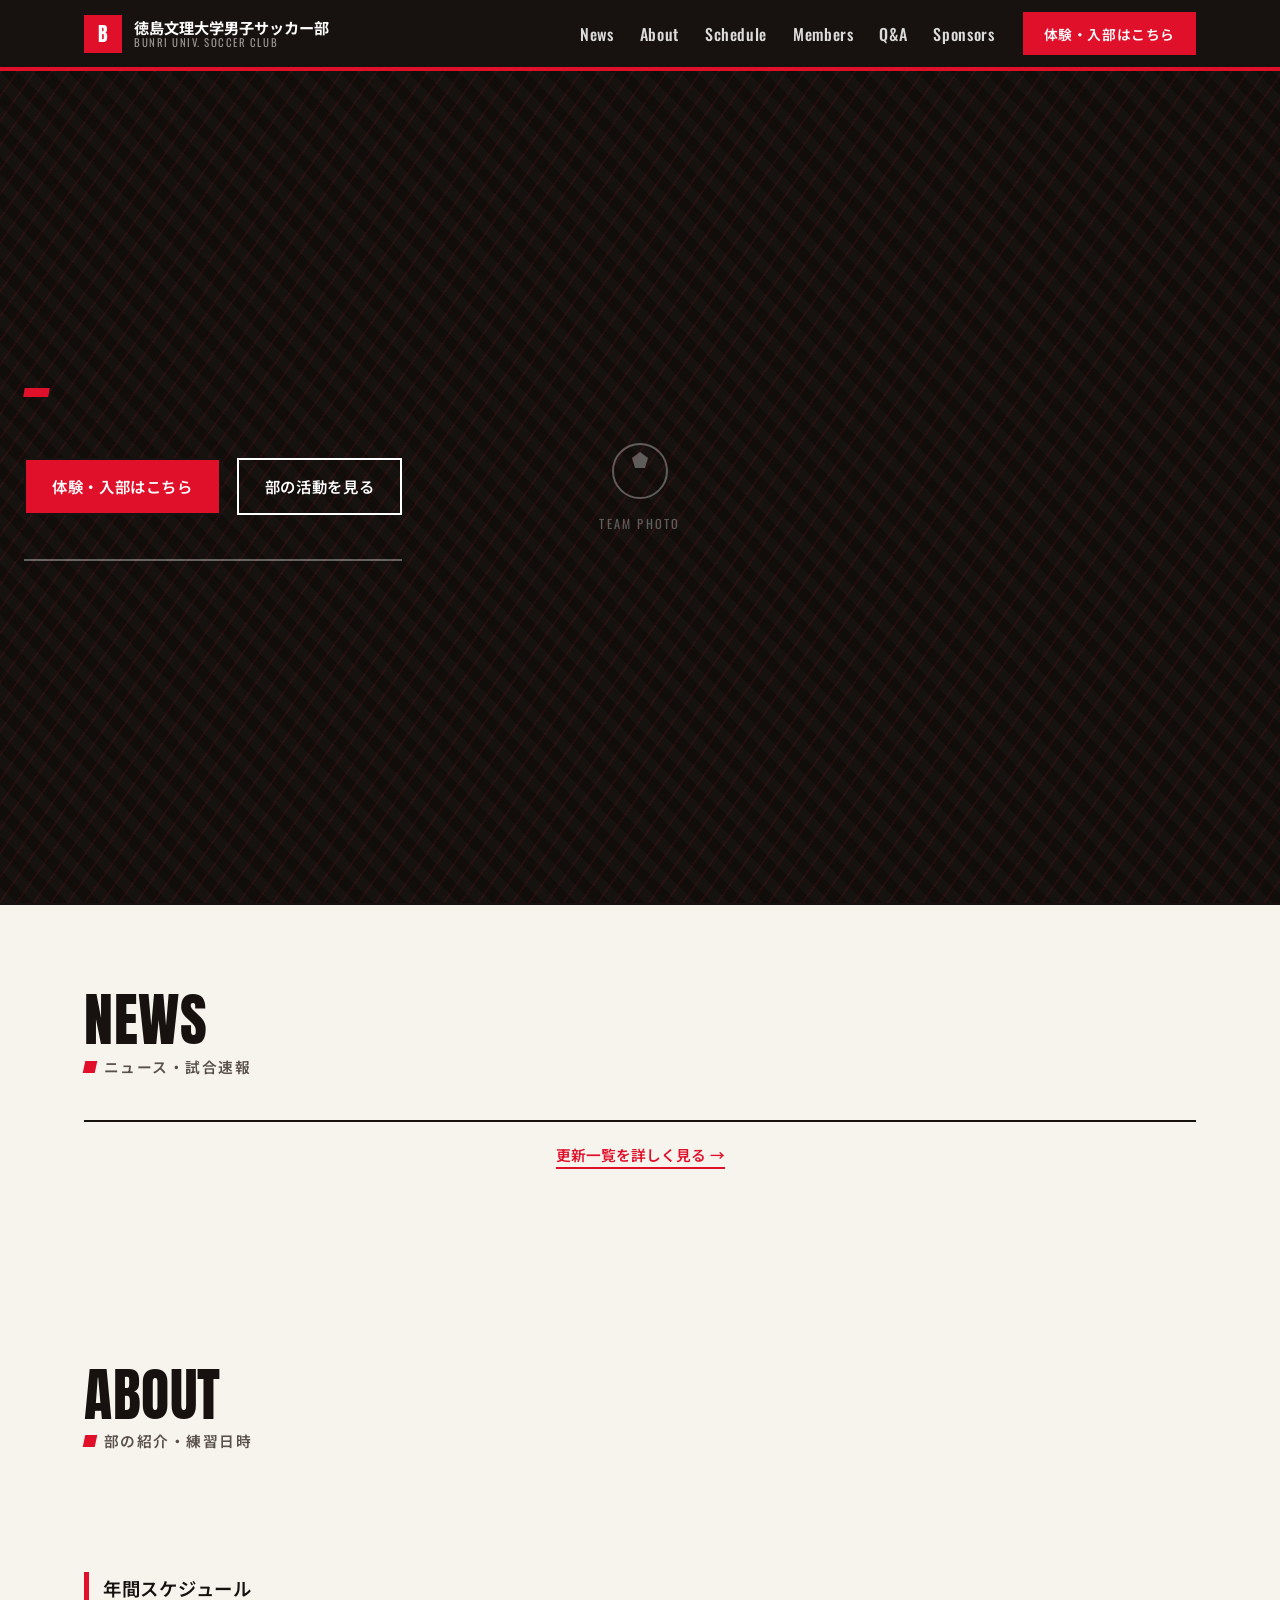
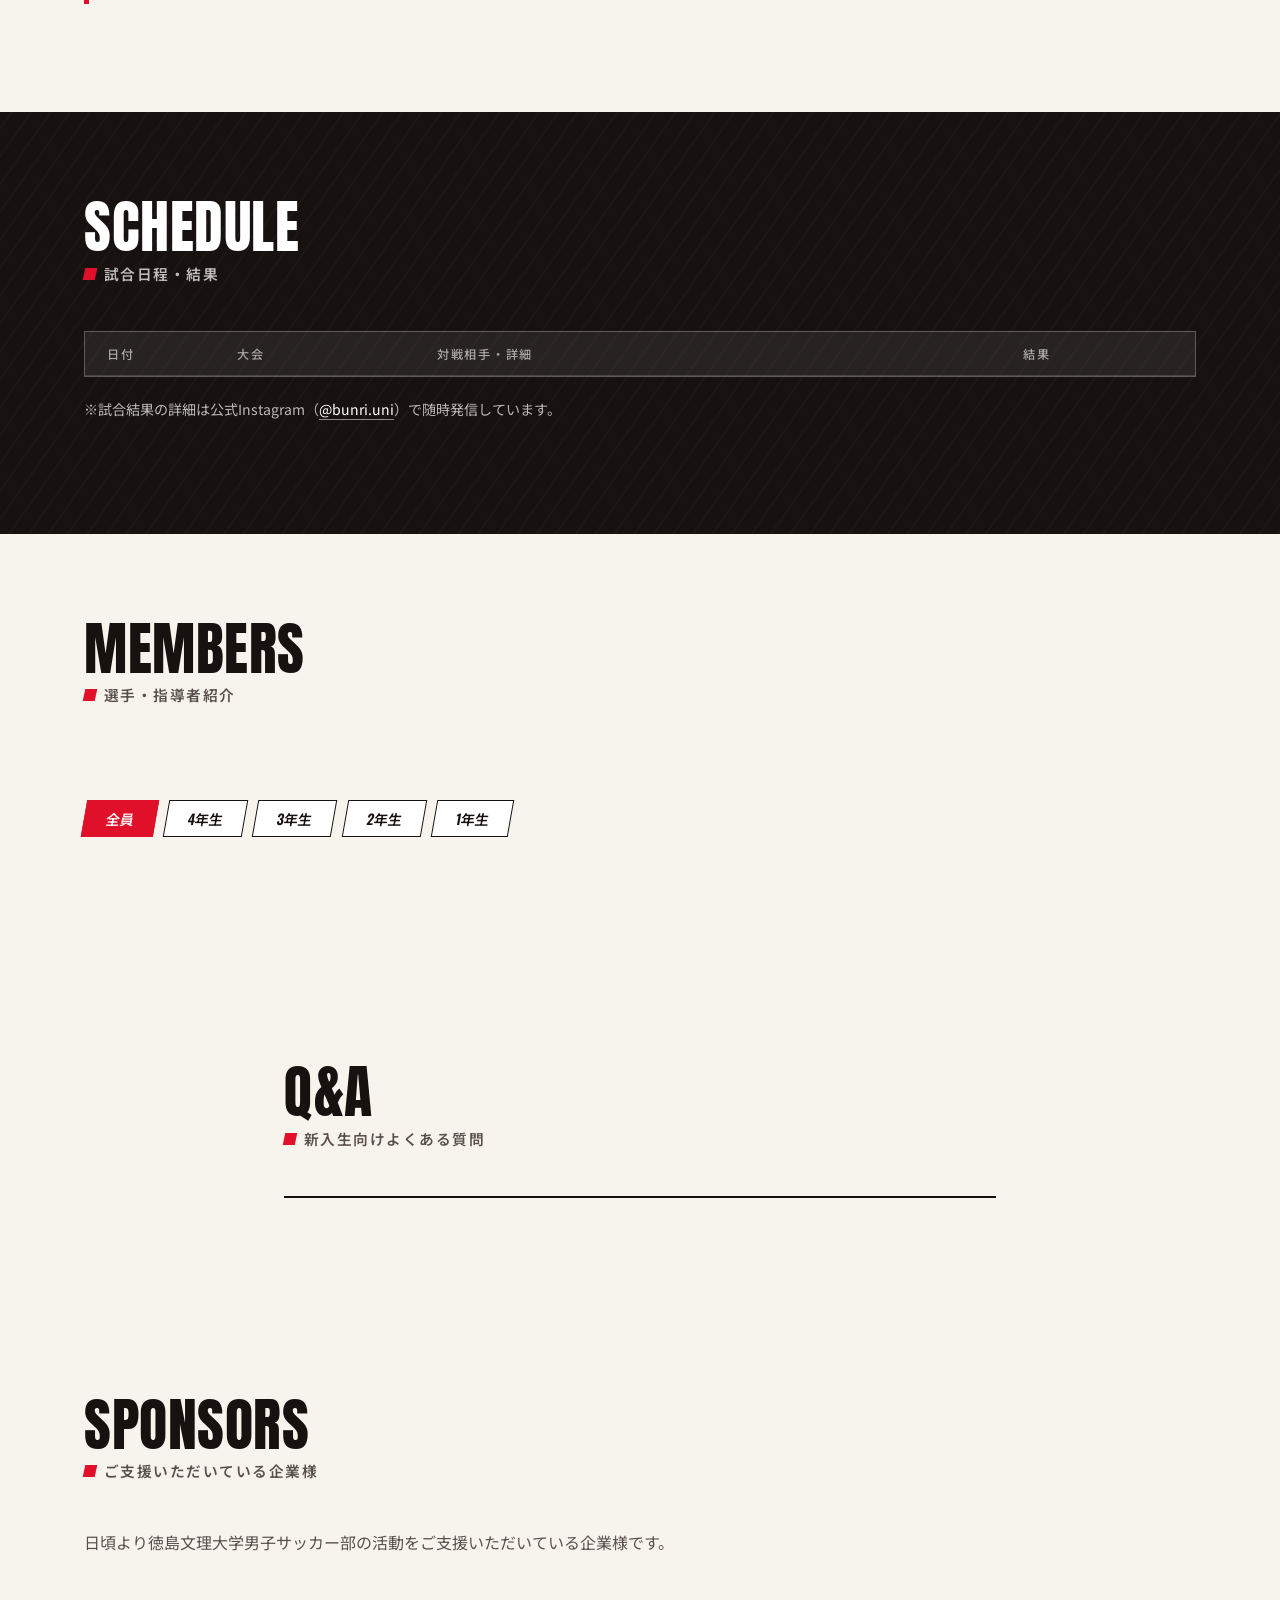
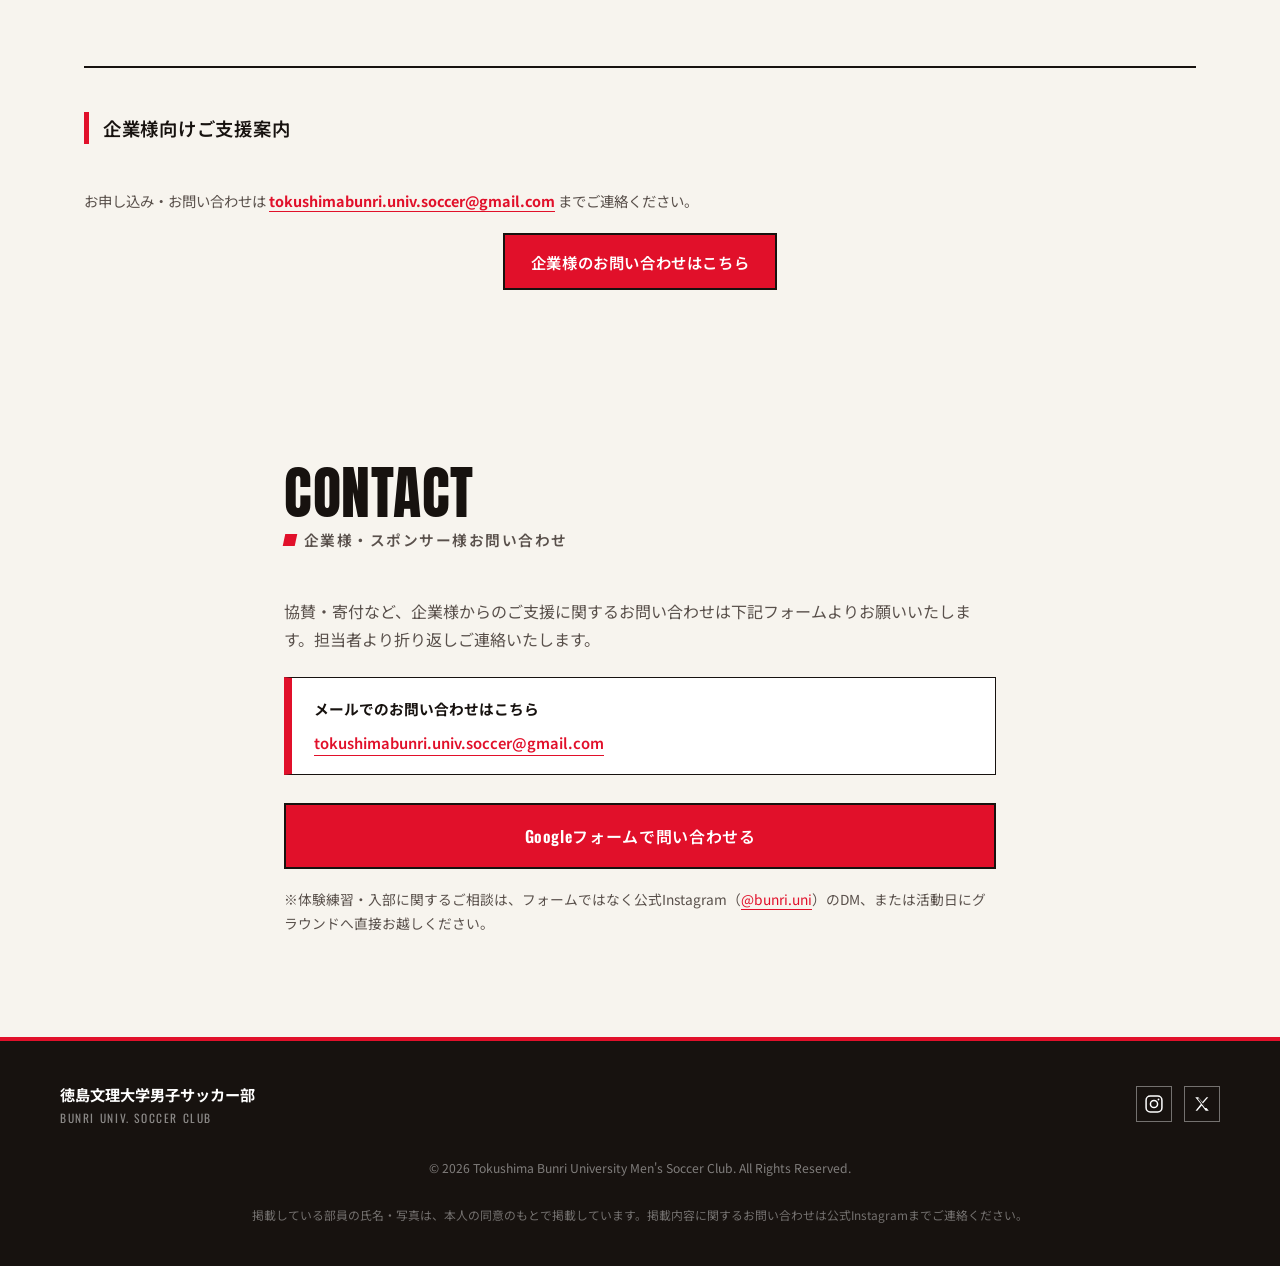
==== commit 131d5856: "Add files via upload" ====
--- a/index.html
+++ b/index.html
@@ -1,4 +1,4 @@
-<!DOCTYPE html>
+﻿<!DOCTYPE html>
 <html lang="ja">
 <head>
 <meta charset="UTF-8">
@@ -13,6 +13,9 @@
 </script>
 <title>徳島文理大学男子サッカー部 | 公式サイト</title>
 <meta name="description" content="徳島文理大学男子サッカー部の公式サイト。2025年より四国大学サッカーリーグ2部に参戦。ニュース、試合日程、選手・スタッフ紹介はこちらから。">
+<link rel="canonical" href="https://tbu-soccerclub.netlify.app/">
+<meta property="og:locale" content="ja_JP">
+<link rel="preload" as="image" href="images/top.webp">
 
 <!-- favicon（タブに表示されるアイコン）。images/ の中の画像を差し替えれば、
      ここのHTMLは変えずにアイコンだけ変更できます -->
@@ -24,13 +27,13 @@
 
 <!-- OGP（Instagram・X・LINEなどでURLをシェアした時に表示される情報）。
      ※サイトのURLが変わった場合は、og:url と og:image のドメイン部分
-     （https://test-clubsoceer.netlify.app）も合わせて書き換えてください -->
+     （https://tbu-soccerclub.netlify.app）も合わせて書き換えてください -->
 <meta property="og:type" content="website">
 <meta property="og:site_name" content="徳島文理大学男子サッカー部">
 <meta property="og:title" content="徳島文理大学男子サッカー部 | 公式サイト">
 <meta property="og:description" content="徳島文理大学男子サッカー部の公式サイト。2025年より四国大学サッカーリーグ2部に参戦。ニュース、試合日程、選手・スタッフ紹介はこちらから。">
-<meta property="og:url" content="https://test-clubsoceer.netlify.app/">
-<meta property="og:image" content="https://test-clubsoceer.netlify.app/images/ogp.jpg">
+<meta property="og:url" content="https://tbu-soccerclub.netlify.app/">
+<meta property="og:image" content="https://tbu-soccerclub.netlify.app/images/ogp.jpg">
 <meta name="twitter:card" content="summary_large_image">
 <link rel="preconnect" href="https://fonts.googleapis.com">
 <link rel="preconnect" href="https://fonts.gstatic.com" crossorigin>
@@ -45,8 +48,8 @@
   "@type": "SportsTeam",
   "name": "徳島文理大学男子サッカー部",
   "alternateName": "BUNRI UNIV. SOCCER CLUB",
-  "url": "https://test-clubsoceer.netlify.app/",
-  "logo": "https://test-clubsoceer.netlify.app/images/logo.jpg",
+  "url": "https://tbu-soccerclub.netlify.app/",
+  "logo": "https://tbu-soccerclub.netlify.app/images/logo.jpg",
   "sport": "https://en.wikipedia.org/wiki/Association_football",
   "memberOf": {
     "@type": "SportsOrganization",
@@ -55,6 +58,65 @@
   "sameAs": [
     "https://www.instagram.com/bunri.uni",
     "https://x.com/bunri_univ"
+  ]
+}
+</script>
+<!-- FAQ構造化データ（FAQPage）：Q&Aセクションの内容をGoogleに伝え、
+     検索結果にアコーディオン形式のリッチリザルトとして表示される可能性があります。
+     faqData（data.js）の内容を変更したときは、ここも合わせて更新してください -->
+<script type="application/ld+json">
+{
+  "@context": "https://schema.org",
+  "@type": "FAQPage",
+  "mainEntity": [
+    {
+      "@type": "Question",
+      "name": "サッカー未経験でも入部できますか？",
+      "acceptedAnswer": {
+        "@type": "Answer",
+        "text": "可能です。基礎から取り組める環境を用意しているので、大学からサッカーを始めたいという方も歓迎します。まずは体験練習で雰囲気を見てみてください。"
+      }
+    },
+    {
+      "@type": "Question",
+      "name": "マネージャーや運営スタッフとしても参加できますか？",
+      "acceptedAnswer": {
+        "@type": "Answer",
+        "text": "はい、大歓迎です。選手としてプレーする以外にも、マネージャー・運営・審判に興味のある方を積極的に募集しています。実際にチームには複数名のマネージャーが在籍し、日々の活動を支えています。"
+      }
+    },
+    {
+      "@type": "Question",
+      "name": "見学や体験練習に参加するにはどうすればいいですか？",
+      "acceptedAnswer": {
+        "@type": "Answer",
+        "text": "活動日であればいつでも見学可能です。公式Instagram（@bunri.uni）のDMでご連絡いただくか、活動日に直接グラウンドへお越しいただいても大丈夫です。"
+      }
+    },
+    {
+      "@type": "Question",
+      "name": "活動日や活動場所を教えてください。",
+      "acceptedAnswer": {
+        "@type": "Answer",
+        "text": "徳島文理大学の人工芝グラウンドを拠点に活動しています。活動日時は時期によって変動するため、直近のスケジュールは公式Instagram（@bunri.uni）でご確認ください。"
+      }
+    },
+    {
+      "@type": "Question",
+      "name": "県外出身でも入部できますか？",
+      "acceptedAnswer": {
+        "@type": "Answer",
+        "text": "もちろんです。現在の部員も愛媛・高知・香川・島根・鹿児島など県外出身者が多数在籍しており、出身地を問わず活躍できるチームです。"
+      }
+    },
+    {
+      "@type": "Question",
+      "name": "スポーツ特待生入試について教えてください。",
+      "acceptedAnswer": {
+        "@type": "Answer",
+        "text": "徳島文理大学にはスポーツ特待生入試の制度があります。サッカー部としての詳しい条件や相談は、顧問の金子先生までご連絡ください。"
+      }
+    }
   ]
 }
 </script>
@@ -226,13 +288,14 @@
         </div>
 
         <p class="sync-warning" id="playersSyncWarning" hidden>⚠ 最新の情報を読み込めませんでした。表示中の内容は最新でない可能性があります。</p>
-        <div class="filter-bar" role="group" aria-label="選手フィルター">
+        <div class="filter-bar" role="group" aria-label="選手フィルター" id="filterBar">
           <button class="filter-btn is-active" data-filter="all">全員</button>
           <button class="filter-btn" data-filter="4年">4年生</button>
           <button class="filter-btn" data-filter="3年">3年生</button>
           <button class="filter-btn" data-filter="2年">2年生</button>
           <button class="filter-btn" data-filter="1年">1年生</button>
-          <button class="filter-btn" data-filter="スタッフ">スタッフ</button>
+          <!-- スタッフの役職ボタンは、スプレッドシートの「役職」列に入力された
+               文字ごとに script.js が自動で生成してここに追加します -->
         </div>
 
         <div class="player-grid" id="playerGrid">
@@ -342,6 +405,7 @@
 </footer>
 
 <script src="data.js"></script>
+<script src="common.js"></script>
 <script src="sheets-sync.js"></script>
 <script src="script.js"></script>
 </body>
